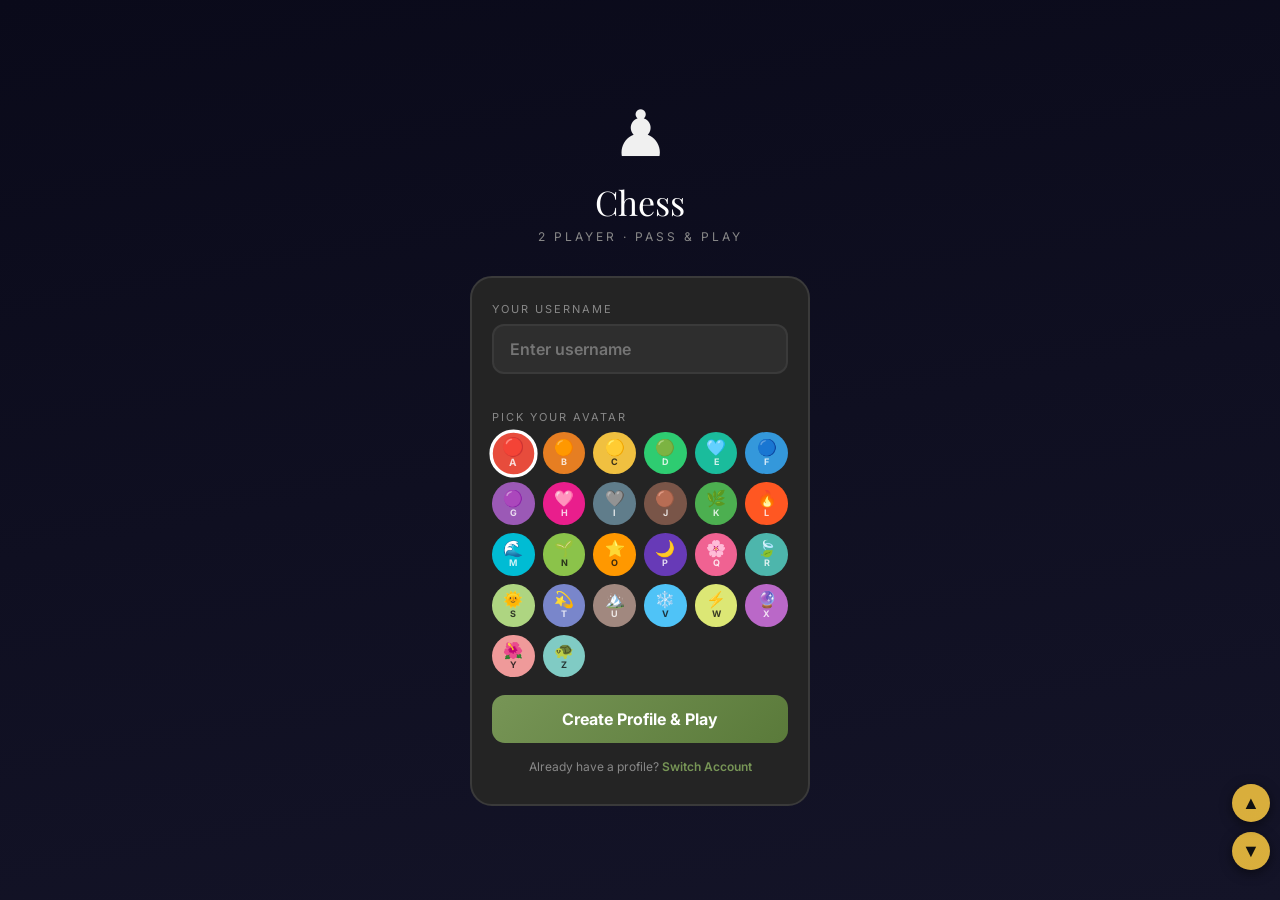
==== index.html @ c7992d25 "first commit" ====
<!DOCTYPE html>
<html lang="en">
<head>
<meta charset="UTF-8">
<meta http-equiv="Cache-Control" content="no-cache, no-store, must-revalidate">
<meta http-equiv="Pragma" content="no-cache">
<meta http-equiv="Expires" content="0">
<!-- VERSION: 2.0.1 | Built: 2026-04-17 -->
<script src="js/head.js"></script>
<meta name="viewport" content="width=device-width, initial-scale=1.0, maximum-scale=1.0, user-scalable=no">
<meta name="theme-color" content="#1a1a1a">
<meta name="mobile-web-app-capable" content="yes">
<meta name="apple-mobile-web-app-capable" content="yes">
<meta name="apple-mobile-web-app-title" content="Chess">
<title>Chess</title>
<link rel="stylesheet" href="css/base.css">
<link rel="stylesheet" href="css/home.css">
<link rel="stylesheet" href="css/library.css">
<link rel="stylesheet" href="css/tournament.css">
<link rel="stylesheet" href="css/game.css">
<link rel="stylesheet" href="css/screens.css">
<link rel="stylesheet" href="css/ui.css">
</head>
<body>

<!-- ══════════ LOGIN ══════════ -->
<div class="screen" id="sLogin">
  <div class="login-logo">♟</div>
  <div class="login-title">Chess</div>
  <div class="login-sub">2 Player · Pass &amp; Play</div>
  <div class="login-card">
    <div id="loginMode">
      <div class="login-label">Your Username</div>
      <input class="login-input" id="loginUsernameInp" placeholder="Enter username" maxlength="18" autocomplete="off"/>
      <div class="login-err" id="loginErr"></div>
      <div class="login-label">Pick your avatar</div>
      <div class="avatar-grid" id="loginAvatarGrid"></div>
      <button class="login-btn" id="loginCreateBtn">Create Profile &amp; Play</button>
      <div class="login-switch" id="loginSwitchBtn">Already have a profile? <span>Switch Account</span></div>
    </div>
  </div>
</div>

<!-- ══════════ USER SELECT ══════════ -->
<div class="screen" id="sUserSelect">
  <div style="width:100%;max-width:340px;display:flex;align-items:center;justify-content:space-between;margin-bottom:20px;">
    <h2 style="font-family:'Playfair Display',serif;font-size:24px;">👤 Profiles</h2>
    <div class="ib" id="userSelectNewBtn">+ New</div>
  </div>
  <div id="userList" style="width:100%;max-width:340px;"></div>
  <div style="font-size:12px;color:var(--mu);text-align:center;margin-top:16px;">Tap a profile to log in</div>
</div>

<!-- ══════════ BOT SETUP ══════════ -->
<div class="screen" id="sBot">
  <div class="lib-head">
    <div class="back-btn" id="botBack">← Back</div>
    <h2>🤖 Play vs Bot</h2>
  </div>
  <div style="font-size:12px;color:var(--mu);margin-bottom:18px;text-align:center;">Choose difficulty and your side</div>

  <div class="slbl" style="width:100%;max-width:340px;">Select Difficulty</div>
  <div class="bot-card bot-easy" id="botEasyCard" data-diff="easy">
    <h3>🟢 Easy</h3>
    <p>Random legal moves — great for beginners and children</p>
  </div>
  <div class="bot-card bot-medium" id="botMediumCard" data-diff="medium">
    <h3>🟡 Medium</h3>
    <p>Captures pieces when possible, avoids obvious blunders</p>
  </div>
  <div class="bot-card bot-hard" id="botHardCard" data-diff="hard">
    <h3>🔴 Hard</h3>
    <p>Looks 2 moves ahead using minimax — a real challenge</p>
  </div>

  <div class="slbl" style="width:100%;max-width:340px;margin-top:8px;">Play as</div>
  <div class="bot-side">
    <div class="bot-side-btn sel" id="botSideW" data-side="w">♔ White</div>
    <div class="bot-side-btn" id="botSideB" data-side="b">♚ Black</div>
  </div>

  <div style="width:100%;max-width:340px;margin-bottom:14px;">
    <div class="slbl">Your Name</div>
    <input class="name-input" id="botPlayerName" placeholder="Your name" maxlength="18" autocomplete="off" style="width:100%;background:var(--sur2);border:2px solid var(--bd);border-radius:12px;padding:12px 14px;color:var(--tx);font-size:15px;font-weight:600;outline:none;"/>
  </div>

  <button class="gobtn" id="botStartBtn">🤖 Start vs Bot</button>
</div>

<!-- ══════════ HOME ══════════ -->
<div class="screen on" id="sHome">
  <h1>♟ Chess</h1>
  <div class="sub">2 Player · Pass &amp; Play</div>
  <div class="preview" id="prev"></div>


  <!-- Daily Puzzle Banner -->
  <div id="dailyPuzzleBanner" style="display:none;width:100%;max-width:340px;background:linear-gradient(135deg,#1a0a2a,#2a0a1a);border:2px solid #f0c040;border-radius:14px;padding:12px 16px;margin-bottom:12px;cursor:pointer;-webkit-user-select:none;user-select:none;">
    <div style="display:flex;align-items:center;justify-content:space-between;">
      <div>
        <div style="font-size:13px;font-weight:700;color:#f0c040;">🌟 Daily Puzzle</div>
        <div style="font-size:11px;color:var(--mu);">Solve today's puzzle — earn 10 🪙</div>
      </div>
      <div id="dailyStatus" style="font-size:11px;font-weight:700;color:#9dc45f;"></div>
    </div>
  </div>

  <!-- Profile Bar -->
  <div class="profile-bar" id="profileBar">
    <div class="profile-av" id="profileAvHome"></div>
    <div>
      <div class="profile-name" id="profileNameHome">Player</div>
      <div class="profile-lvl" id="profileLvlHome">Level 1</div>
    </div>
    <div class="profile-edit" id="profileEditBtn">Switch</div>
  </div>

  <!-- Coin Balance Bar -->
  <div id="coinBar" style="display:flex;align-items:center;justify-content:space-between;width:100%;max-width:340px;background:var(--sur);border:2px solid #f0c040;border-radius:14px;padding:10px 16px;margin-bottom:16px;">
    <div style="display:flex;align-items:center;gap:8px;">
      <span style="font-size:22px;">🪙</span>
      <div>
        <div style="font-family:'Playfair Display',serif;font-size:20px;color:#f0c040;font-weight:700;" id="coinDisplay">0</div>
        <div style="font-size:10px;color:var(--mu);letter-spacing:1px;">COINS</div>
      </div>
    </div>
    <div style="display:flex;gap:8px;">
      <div class="ib" id="storeBtn" style="background:linear-gradient(135deg,#f0c040,#e0a000);color:#111;border:none;font-weight:700;">🛒 Store</div>
      <div class="ib" id="questBtn" style="background:linear-gradient(135deg,#4d7fa8,#2d5f88);color:#fff;border:none;font-weight:700;">📋 Quests</div>
    </div>
  </div>

  <!-- Player Names -->
  <div class="name-section">
    <div class="slbl">Player Names</div>
    <div class="name-row">
      <div class="name-avatar" style="background:#f0f0f0;color:#111;border-radius:8px;padding:2px 7px;font-size:12px;font-weight:700;">WHITE</div>
      <input class="name-input" id="nameW" placeholder="White player name" maxlength="18" autocomplete="off"/>
    </div>
    <div class="name-row">
      <div class="name-avatar" style="background:#222;color:#eee;border-radius:8px;padding:2px 7px;font-size:12px;font-weight:700;">BLACK</div>
      <input class="name-input" id="nameB" placeholder="Black player name" maxlength="18" autocomplete="off"/>
    </div>
  </div>

  <div class="slbl">Time Control</div>
  <div class="tgrid">
    <div class="tbtn" data-m="1"  data-i="0"><b>1 min</b><small>Bullet</small></div>
    <div class="tbtn" data-m="2"  data-i="1"><b>2+1</b><small>Bullet</small></div>
    <div class="tbtn" data-m="3"  data-i="0"><b>3 min</b><small>Blitz</small></div>
    <div class="tbtn" data-m="3"  data-i="2"><b>3+2</b><small>Blitz</small></div>
    <div class="tbtn" data-m="5"  data-i="0"><b>5 min</b><small>Blitz</small></div>
    <div class="tbtn" data-m="10" data-i="0"><b>10 min</b><small>Rapid</small></div>
    <div class="tbtn" data-m="15" data-i="10"><b>15+10</b><small>Rapid</small></div>
    <div class="tbtn" data-m="30" data-i="0"><b>30 min</b><small>Classical</small></div>
    <div class="tbtn" data-m="60" data-i="0"><b>60 min</b><small>Classical</small></div>
  </div>
  <div class="unlim on" id="uBtn"><b>♾ Unlimited</b><small>No time limit</small></div>
  <div id="customTimerRow" style="display:block;width:100%;max-width:340px;background:var(--sur);border:2px solid #f0c040;border-radius:13px;padding:10px 14px;margin-top:6px;">
    <div style="font-size:11px;color:#f0c040;font-weight:700;margin-bottom:8px;">⏱️ Custom Timer</div>
    <div style="display:flex;gap:6px;align-items:center;flex-wrap:wrap;">
      <input id="customMin" type="number" min="0" max="99" value="5" style="width:52px;background:var(--sur2);border:1px solid var(--bd);border-radius:8px;padding:6px;color:var(--tx);font-size:14px;font-weight:600;text-align:center;"/>
      <span style="color:var(--mu);font-size:11px;">min</span>
      <input id="customSec" type="number" min="0" max="59" value="0" style="width:52px;background:var(--sur2);border:1px solid var(--bd);border-radius:8px;padding:6px;color:var(--tx);font-size:14px;font-weight:600;text-align:center;"/>
      <span style="color:var(--mu);font-size:11px;">sec</span>
      <span style="color:var(--mu);font-size:11px;">+</span>
      <input id="customInc" type="number" min="0" max="60" value="0" style="width:52px;background:var(--sur2);border:1px solid var(--bd);border-radius:8px;padding:6px;color:var(--tx);font-size:14px;font-weight:600;text-align:center;"/>
      <span style="color:var(--mu);font-size:11px;">inc</span>
      <div class="ib" id="customTimerSet" style="background:#f0c040;color:#111;font-weight:700;border:none;">Set</div>
    </div>
  </div>
  <button class="gobtn" id="sBtn">▶ Start 2-Player Game</button>
  <button class="gobtn" id="botBtn" style="background:linear-gradient(135deg,#4d7fa8,#2d5f88);margin-bottom:10px;">🤖 Play vs Bot</button>
  <div class="sec-btn gold" id="tourBtn">🏆 Tournament Mode</div>
  <div class="sec-btn" style="border-color:#7b3fa0;color:#c07de0;" id="puzzleBtn">🧩 Puzzle Mode</div>
  <div class="sec-btn" id="libBtn">📚 Player Library</div>
  <div class="sec-btn" id="resetAllBtn" style="color:var(--re);border-color:var(--re);font-size:12px;">⚠️ Reset All Player Data</div>
  <div style="font-size:10px;color:var(--mu);margin-top:8px;letter-spacing:1px;">v2.0.1</div>
</div>

<!-- ══════════ TOURNAMENT SETUP ══════════ -->
<div class="screen" id="sTour">
  <h2>🏆 Tournament</h2>
  <div class="sub">Best of series</div>
  <div class="tour-setup">
    <div class="slbl">Player Names</div>
    <div class="name-row" style="margin-bottom:8px;background:var(--sur);border:2px solid var(--bd);border-radius:13px;padding:10px 14px;display:flex;align-items:center;gap:10px;">
      <div style="background:#f0f0f0;color:#111;border-radius:8px;padding:2px 7px;font-size:12px;font-weight:700;">WHITE</div>
      <input class="name-input" id="tNameW" placeholder="White player name" maxlength="18" autocomplete="off"/>
    </div>
    <div class="name-row" style="margin-bottom:18px;background:var(--sur);border:2px solid var(--bd);border-radius:13px;padding:10px 14px;display:flex;align-items:center;gap:10px;">
      <div style="background:#222;color:#eee;border-radius:8px;padding:2px 7px;font-size:12px;font-weight:700;">BLACK</div>
      <input class="name-input" id="tNameB" placeholder="Black player name" maxlength="18" autocomplete="off"/>
    </div>
    <div class="tour-label">Number of Games</div>
    <div class="tour-games-row">
      <div class="tg-btn on" data-g="3"><b>3</b><small>Best of 3</small></div>
      <div class="tg-btn" data-g="5"><b>5</b><small>Best of 5</small></div>
      <div class="tg-btn" data-g="7"><b>7</b><small>Best of 7</small></div>
    </div>
    <div class="slbl">Time Control</div>
    <div class="tgrid" id="tourTimeGrid">
      <div class="tbtn" data-m="3"  data-i="0"><b>3 min</b><small>Blitz</small></div>
      <div class="tbtn" data-m="5"  data-i="0"><b>5 min</b><small>Blitz</small></div>
      <div class="tbtn" data-m="10" data-i="0"><b>10 min</b><small>Rapid</small></div>
    </div>
    <div class="unlim on" id="tUBtn" style="margin-bottom:14px;"><b>♾ Unlimited</b><small>No time limit</small></div>
    <button class="gobtn" id="tStartBtn">🏆 Start Tournament</button>
    <div class="sec-btn" id="tBackBtn">← Back</div>
  </div>
</div>

<!-- ══════════ LIBRARY ══════════ -->
<div class="screen" id="sLib">
  <div class="lib-head">
    <div class="back-btn" id="libBack">← Back</div>
    <h2>📚 Library</h2>
  </div>
  <input class="lib-search" id="libSearch" placeholder="Search player..." autocomplete="off"/>
  <div id="libList"></div>
</div>

<!-- ══════════ GAME ══════════ -->
<div class="screen" id="sGame">
  <div class="panel" id="pB">
    <div class="pinfo">
      <div class="av avb" id="avB">B</div>
      <div><div style="display:flex;align-items:center;gap:4px;"><div class="pn" id="pnB">Player 2</div><div class="elo-pill" id="eloB">1000</div></div><div class="pl-lbl" id="plB">Black</div></div>
    </div>
    <div class="caps-row">
      <div class="caps" id="cB"></div>
      <div class="pts-badge" id="ptB"></div>
    </div>
    <div class="clk" id="ckB">—</div>
  </div>

  <div class="barea"><div id="board"></div></div>

  <div class="sbar">
    <div class="sbar-top">
      <div><div class="st" id="stxt">White's Turn</div><div class="ss" id="ssub">Tap a piece</div></div>
      <div class="sbtns">
        <div class="ib" id="undoBtn">↩</div>
        <div class="ib" id="hintBtn" style="display:none;">💡</div>
        <div class="ib" id="drawBtn">🤝</div>
        <div class="ib" id="rsgBtn">🏳</div>
        <div class="ib" id="mnuBtn">🏠</div>
      </div>
    </div>
    <div class="move-strip" id="moveStrip"></div>
    <div id="openingBanner"></div>
    <div class="rv-bar" id="rvBar">
      <span class="rv-label">👁 REVIEWING</span>
      <div class="rv-btns">
        <button class="rv-btn" id="rvFirst">⏮</button>
        <button class="rv-btn" id="rvPrev">◀</button>
        <button class="rv-btn" id="rvNext">▶</button>
        <button class="rv-btn" id="rvLast">⏭</button>
      </div>
      <span class="rv-exit" id="rvExit">✕ Live</span>
    </div>
  </div>

  <div class="panel" id="pW">
    <div class="pinfo">
      <div class="av avw" id="avW">W</div>
      <div><div style="display:flex;align-items:center;gap:4px;"><div class="pn" id="pnW">Player 1</div><div class="elo-pill" id="eloW">1000</div></div><div class="pl-lbl" id="plW">White</div></div>
    </div>
    <div class="caps-row">
      <div class="caps" id="cW"></div>
      <div class="pts-badge" id="ptW"></div>
    </div>
    <div class="clk" id="ckW">—</div>
  </div>
</div>

<!-- ══ Confirm Modal ══ -->
<div class="modal" id="confirmModal">
  <div class="mb">
    <h2 id="confirmTitle">Are you sure?</h2>
    <p id="confirmMsg">This cannot be undone.</p>
    <div class="rrow" style="margin-top:4px;">
      <button class="br" id="confirmYes">Yes, Delete</button>
      <button class="bs" id="confirmNo">Cancel</button>
    </div>
  </div>
</div>

<!-- ══ Promotion ══ -->
<div class="modal" id="promoM">
  <div class="mb">
    <h2>Promotion!</h2>
    <p id="promoP">Choose your piece</p>
    <div class="ppr" id="promoR"></div>
  </div>
</div>

<!-- ══ Draw Offer ══ -->
<div class="modal" id="drawM"><div class="mb"><h2>🤝 Draw Offer</h2><p id="drawTxt">offers a draw.</p><div class="rrow"><button class="by" id="drawYes">Accept</button><button class="bs" id="drawNo">Decline</button></div></div></div>

<!-- ══ Resign ══ -->
<div class="modal" id="rsgM"><div class="mb"><h2>Resign?</h2><p id="rsgP">Player forfeits.</p><div class="rrow"><button class="br" id="rYes">Resign</button><button class="bs" id="rNo">Cancel</button></div></div></div>

<!-- Game Over (also used for tournament game end) -->
<div class="modal" id="goM">
  <div class="mb">
    <div style="font-size:48px;margin-bottom:8px" id="goTr">🏆</div>
    <h2 id="goTi">Checkmate!</h2>
    <p id="goDe">White wins</p>
    <div id="tourBarMid" style="display:none;margin-bottom:14px;padding:10px;background:var(--sur2);border-radius:12px;">
      <div style="font-size:11px;color:var(--mu);margin-bottom:6px;">Tournament Score</div>
      <div id="tourScoreMid" style="font-family:'Playfair Display',serif;font-size:22px;color:#f0c040;"></div>
    </div>
    <div class="mbs">
      <button class="bp" id="rmBtn">▶ Next Game</button>
      <button class="bs" id="replayBtn">🎬 Replay</button>
      <button class="bs" id="analysisBtn">📊 Analysis</button>
      <button class="bs" id="gmBtn">🏠 Main Menu</button>
    </div>
  </div>
</div>

<!-- Tournament Final Result -->
<div class="modal" id="tourEndM">
  <div class="mb">
    <div style="font-size:52px;margin-bottom:8px">🏆</div>
    <h2 id="teTitle" style="color:#f0c040;">Tournament Over!</h2>
    <p id="teDesc">White wins the tournament!</p>
    <div id="teFinalScore" style="font-family:'Playfair Display',serif;font-size:28px;color:#f0c040;margin:12px 0;"></div>
    <div class="mbs">
      <button class="bp" id="teRematch">🏆 New Tournament</button>
      <button class="bs" id="teMenu">🏠 Main Menu</button>
    </div>
  </div>
</div>



<!-- ══ PUZZLE HOME ══ -->
<div class="screen" id="sPuzzleHome">
  <div class="lib-head">
    <div class="back-btn" id="pzlHomeBack">← Back</div>
    <h2>🧩 Puzzles</h2>
  </div>
  <div style="font-size:13px;color:var(--mu);margin-bottom:20px;text-align:center;max-width:300px;">
    Solve chess puzzles to sharpen your skills.<br>Complete each level to unlock the next.
  </div>
  <div class="diff-grid" id="diffGrid">
    <div class="diff-card diff-easy unlocked" data-diff="easy">
      <h3>Easy</h3><div class="diff-prog" id="prog-easy">0 / 20</div>
      <div class="diff-stars">⭐</div>
    </div>
    <div class="diff-card diff-medium locked" data-diff="medium">
      <div class="lock-icon" id="lock-medium">🔒</div>
      <h3>Medium</h3><div class="diff-prog" id="prog-medium">0 / 20</div>
      <div class="diff-stars">⭐⭐</div>
    </div>
    <div class="diff-card diff-hard locked" data-diff="hard">
      <div class="lock-icon" id="lock-hard">🔒</div>
      <h3>Hard</h3><div class="diff-prog" id="prog-hard">0 / 20</div>
      <div class="diff-stars">⭐⭐⭐</div>
    </div>
    <div class="diff-card diff-extreme locked" data-diff="extreme">
      <div class="lock-icon" id="lock-extreme">🔒</div>
      <h3>Extreme</h3><div class="diff-prog" id="prog-extreme">0 / 20</div>
      <div class="diff-stars">⭐⭐⭐⭐</div>
    </div>
    <div class="diff-card diff-expert locked" data-diff="expert" style="grid-column:1/-1;max-width:160px;margin:0 auto;width:100%;">
      <div class="lock-icon" id="lock-expert">🔒</div>
      <h3>Expert</h3><div class="diff-prog" id="prog-expert">0 / 20</div>
      <div class="diff-stars">⭐⭐⭐⭐⭐</div>
    </div>
  </div>
  <div style="width:100%;max-width:340px;margin-top:4px;">
    <div id="pzlResetBtn" style="text-align:center;padding:12px;border:2px solid var(--re);border-radius:13px;color:var(--re);font-size:13px;font-weight:600;cursor:pointer;-webkit-user-select:none;user-select:none;">🔄 Reset All Puzzle Progress</div>
  </div>
</div>

<!-- ══ PUZZLE LEVEL SELECT ══ -->
<div class="screen" id="sPuzzleLevels">
  <div class="lib-head">
    <div class="back-btn" id="pzlLvlBack">← Back</div>
    <h2 id="pzlLvlTitle">Easy Puzzles</h2>
  </div>
  <div class="level-grid" id="levelGrid"></div>
</div>

<!-- ══ PUZZLE PLAY ══ -->
<div class="screen" id="sPuzzlePlay">
  <div class="pzl-top">
    <div>
      <div class="pzl-title" id="pzlPlayTitle">Easy · Level 1</div>
      <div class="pzl-sub" id="pzlPlaySub">Find the best move</div>
    </div>
    <div class="pzl-hint-btn" id="pzlHintBtn">💡 Show Answer</div>
  </div>
  <div class="pzl-barea"><div id="pzlBoard"></div></div>
  <div class="pzl-status">
    <div class="pzl-msg info" id="pzlMsg">Tap a piece to start</div>
    <div class="pzl-btns">
      <div class="pzl-btn" id="pzlRetryBtn">↩ Retry</div>
      <div class="pzl-btn" id="pzlExitBtn">🏠 Exit</div>
    </div>
  </div>
</div>


<!-- ══ STORE ══ -->
<div class="screen" id="sStore">
  <div class="lib-head">
    <div class="back-btn" id="storeBack">← Back</div>
    <h2>🛒 Store</h2>
  </div>
  <div style="display:flex;align-items:center;gap:8px;width:100%;max-width:340px;background:var(--sur);border:2px solid #f0c040;border-radius:12px;padding:10px 14px;margin-bottom:16px;">
    <span style="font-size:20px;">🪙</span>
    <span style="font-family:'Playfair Display',serif;font-size:18px;color:#f0c040;font-weight:700;" id="storeCoinDisplay">0</span>
    <span style="font-size:11px;color:var(--mu);margin-left:4px;">coins available</span>
    <div class="ib" id="redeemBtn" style="margin-left:auto;background:var(--sur2);">🎁 Redeem</div>
  </div>
  <div id="storeList" style="width:100%;max-width:340px;display:flex;flex-direction:column;gap:10px;padding-bottom:40px;"></div>
</div>

<!-- ══ QUESTS ══ -->
<div class="screen" id="sQuests">
  <div class="lib-head">
    <div class="back-btn" id="questBack">← Back</div>
    <h2>📋 Quests</h2>
  </div>
  <div style="font-size:12px;color:var(--mu);width:100%;max-width:340px;margin-bottom:14px;text-align:center;">Complete quests to earn 🪙 coins. Each quest can only be done once.</div>
  <div id="questList" style="width:100%;max-width:340px;display:flex;flex-direction:column;gap:8px;padding-bottom:40px;"></div>
</div>

<!-- ══ REDEEM ══ -->
<div class="modal" id="redeemModal">
  <div class="mb">
    <h2>🎁 Redeem Code</h2>
    <p>Enter your code to claim free coins</p>
    <input id="redeemInput" style="width:100%;background:var(--sur2);border:2px solid var(--bd);border-radius:10px;padding:10px 14px;color:var(--tx);font-size:15px;font-weight:600;outline:none;margin-bottom:14px;text-align:center;text-transform:uppercase;letter-spacing:2px;" placeholder="ENTER CODE" maxlength="20" autocomplete="off"/>
    <div id="redeemMsg" style="font-size:12px;min-height:18px;margin-bottom:12px;"></div>
    <div class="rrow">
      <button class="bp" id="redeemSubmit">Claim</button>
      <button class="bs" id="redeemClose">Cancel</button>
    </div>
  </div>
</div>

<!-- ══ POST GAME ANALYSIS ══ -->
<!-- ══ REPLAY MODAL ══ -->
<div class="modal" id="replayModal">
  <div class="mb" style="max-height:92vh;display:flex;flex-direction:column;padding:14px;width:100%;max-width:400px;gap:8px;">
    <h2 style="font-family:'Playfair Display',serif;margin:0;font-size:18px;">🎬 Game Replay</h2>
    <div style="font-size:11px;color:var(--mu);text-align:center;">Move <span id="rpMoveNum">0</span> / <span id="rpTotal">0</span></div>
    <div id="rpMoveLabel" style="font-size:12px;color:var(--tx);text-align:center;font-weight:600;min-height:18px;"></div>
    <div id="rpBoard"></div>
    <div id="rpMoveList" style="display:flex;flex-wrap:wrap;gap:3px;max-height:64px;overflow-y:auto;"></div>
    <div style="display:flex;gap:6px;">
      <button id="rpFirst" style="flex:1;padding:8px;border-radius:10px;border:1px solid var(--bd);background:var(--sur2);color:var(--tx);font-size:15px;cursor:pointer;">⏮</button>
      <button id="rpPrev"  style="flex:1;padding:8px;border-radius:10px;border:1px solid var(--bd);background:var(--sur2);color:var(--tx);font-size:15px;cursor:pointer;">◀</button>
      <button id="rpPlay"  style="flex:1;padding:8px;border-radius:10px;border:1px solid var(--ac);background:rgba(119,149,86,.15);color:var(--ac);font-size:15px;cursor:pointer;">▶</button>
      <button id="rpNext"  style="flex:1;padding:8px;border-radius:10px;border:1px solid var(--bd);background:var(--sur2);color:var(--tx);font-size:15px;cursor:pointer;">▶|</button>
      <button id="rpLast"  style="flex:1;padding:8px;border-radius:10px;border:1px solid var(--bd);background:var(--sur2);color:var(--tx);font-size:15px;cursor:pointer;">⏭</button>
    </div>
    <button class="bs" id="rpClose" style="width:100%;">✕ Close</button>
  </div>
</div>

<div class="modal" id="analysisModal">
  <div class="mb" style="max-height:80vh;overflow-y:auto;">
    <h2 style="font-family:'Playfair Display',serif;">📊 Game Analysis</h2>
    <div id="analysisContent" style="text-align:left;width:100%;"></div>
    <button class="bs" id="analysisClose" style="width:100%;margin-top:16px;">Close</button>
  </div>
</div>

<!-- ══ COOLDOWN OVERLAY ══ -->
<div class="cooldown-overlay" id="cooldownOverlay">
  <div style="font-size:52px">⏳</div>
  <div class="cd-title">Puzzle Cooldown</div>
  <div class="cd-sub">You viewed the answer. Wait 5 minutes before solving more puzzles:</div>
  <div class="cd-timer" id="cdTimer">5:00:00</div>
  <div class="cd-back" id="cdBackBtn">← Go to Menu</div>
</div>

<!-- ══ SCROLL BUTTONS ══ -->
<button id="scrollDown">▼</button>
<button id="scrollUp">▲</button>
<script src="js/hint.js"></script>
<script src="js/library.js"></script>
<script src="js/tournament.js"></script>
<script src="js/engine.js"></script>
<script src="js/board.js"></script>
<script src="js/moves.js"></script>
<script src="js/game.js"></script>
<script src="js/store.js"></script>
<script src="js/profile.js"></script>
<script src="js/bot.js"></script>
<script src="js/puzzles.js"></script>
<script src="js/wiring.js"></script>
<script src="js/extras.js"></script>
</body>
</html>
---- css/base.css ----
/* FONT IMPORT, RESET, THEME VARIABLES, SCREEN SHELL */
@import url('https://fonts.googleapis.com/css2?family=Playfair+Display:wght@700&family=Inter:wght@400;500;600&display=swap');
*,*::before,*::after{box-sizing:border-box;margin:0;padding:0;}
:root{
  --bg:#1a1a1a;--sur:#242424;--sur2:#2e2e2e;--sur3:#333;
  --ls:#f0d9b5;--ds:#779556;
  --tx:#f0f0f0;--mu:#888;--bd:#3a3a3a;
  --ac:#779556;--re:#e74c3c;--go:#f0a500;
}
html{height:100%;background:var(--bg);}
body{min-height:100%;width:100%;font-family:'Inter',sans-serif;color:var(--tx);background:var(--bg);-webkit-tap-highlight-color:transparent;overscroll-behavior:none;}
.screen{display:none;} .screen.on{display:flex;}
---- css/home.css ----
/* HOME SCREEN, SCROLL BUTTONS, THEME SWATCHES, NAME + TIMER PICKERS */
/* ══ HOME ══ */
#sHome{flex-direction:column;align-items:center;padding:28px 18px 60px;background:linear-gradient(170deg,#141414,#0a1a0a);min-height:100dvh;overflow-y:auto;}
#sHome h1{font-family:'Playfair Display',serif;font-size:42px;color:#fff;letter-spacing:-1px;margin-bottom:3px;}
.sub{font-size:11px;color:var(--mu);letter-spacing:3px;text-transform:uppercase;margin-bottom:20px;}
.preview{display:grid;grid-template-columns:repeat(8,28px);grid-template-rows:repeat(8,28px);border:3px solid var(--bd);border-radius:8px;overflow:hidden;margin-bottom:20px;box-shadow:0 12px 40px rgba(0,0,0,.6);}
.ps{width:28px;height:28px;display:flex;align-items:center;justify-content:center;padding:1px;}
.pl{background:var(--ls);}.pd{background:var(--ds);}

/* ══ SCROLL BUTTONS ══ */
#scrollDown,#scrollUp{position:fixed;right:10px;width:38px;height:38px;border-radius:50%;background:rgba(240,192,64,0.9);color:#111;font-size:18px;font-weight:700;display:flex;align-items:center;justify-content:center;z-index:400;box-shadow:0 3px 12px rgba(0,0,0,.5);cursor:pointer;-webkit-user-select:none;user-select:none;border:none;}
#scrollDown{bottom:30px;}
#scrollUp{bottom:78px;}
.theme-row{display:flex;gap:8px;width:100%;max-width:340px;margin-bottom:18px;}
.theme-swatch{
  flex:1;height:36px;border-radius:10px;cursor:pointer;
  border:3px solid transparent;overflow:hidden;display:flex;
  -webkit-user-select:none;user-select:none;transition:border-color .15s;
}
.theme-swatch.on{border-color:#fff;}
.sw-l{flex:1;}.sw-d{flex:1;}

.slbl{font-size:11px;color:var(--mu);letter-spacing:2px;text-transform:uppercase;margin-bottom:10px;width:100%;max-width:340px;}
.name-section{width:100%;max-width:340px;margin-bottom:18px;}
.name-row{display:flex;align-items:center;gap:10px;margin-bottom:8px;background:var(--sur);border:2px solid var(--bd);border-radius:13px;padding:10px 14px;}
.name-avatar{font-size:18px;}
.name-input{background:transparent;border:none;outline:none;color:var(--tx);font-family:'Inter',sans-serif;font-size:14px;font-weight:600;width:100%;caret-color:var(--ac);}
.name-input::placeholder{color:var(--mu);}
.tgrid{display:grid;grid-template-columns:repeat(3,1fr);gap:8px;width:100%;max-width:340px;margin-bottom:10px;}
.tbtn{background:var(--sur);border:2px solid var(--bd);border-radius:13px;padding:12px 6px;text-align:center;cursor:pointer;-webkit-user-select:none;user-select:none;}
.tbtn.on{border-color:var(--ac);background:rgba(119,149,86,.15);}
.tbtn b{display:block;font-size:13px;font-weight:600;color:var(--tx);}
.tbtn small{font-size:10px;color:var(--mu);}
.unlim{width:100%;max-width:340px;background:var(--sur);border:2px solid var(--bd);border-radius:13px;padding:12px;text-align:center;cursor:pointer;margin-bottom:14px;-webkit-user-select:none;user-select:none;}
.unlim.on{border-color:var(--ac);background:rgba(119,149,86,.15);}
.unlim b{font-size:14px;color:var(--tx);}
.unlim small{display:block;font-size:11px;color:var(--mu);margin-top:2px;}
.gobtn{width:100%;max-width:340px;background:linear-gradient(135deg,#779556,#5a7a3a);color:#fff;border:none;border-radius:15px;padding:16px;font-size:16px;font-weight:600;cursor:pointer;font-family:'Inter',sans-serif;box-shadow:0 6px 18px rgba(119,149,86,.35);-webkit-user-select:none;user-select:none;margin-bottom:10px;}
.sec-btn{width:100%;max-width:340px;background:var(--sur);color:var(--tx);border:2px solid var(--bd);border-radius:13px;padding:13px;font-size:14px;font-weight:600;cursor:pointer;font-family:'Inter',sans-serif;-webkit-user-select:none;user-select:none;margin-bottom:8px;text-align:center;}
.sec-btn.gold{border-color:#b8860b;color:#f0c040;}
---- css/library.css ----
/* PLAYER LIBRARY */
/* ══ LIBRARY ══ */
#sLib{flex-direction:column;align-items:center;padding:22px 18px 60px;min-height:100dvh;overflow-y:auto;background:linear-gradient(170deg,#141414,#0a0a1a);}
.lib-head{display:flex;align-items:center;gap:12px;width:100%;max-width:340px;margin-bottom:18px;}
.back-btn{background:var(--sur);border:1px solid var(--bd);border-radius:10px;padding:8px 14px;font-size:13px;font-weight:600;color:var(--tx);cursor:pointer;-webkit-user-select:none;user-select:none;}
.lib-head h2{font-family:'Playfair Display',serif;font-size:22px;color:#fff;}
.lib-search{width:100%;max-width:340px;background:var(--sur);border:2px solid var(--bd);border-radius:13px;padding:10px 14px;color:var(--tx);font-family:'Inter',sans-serif;font-size:14px;outline:none;margin-bottom:14px;caret-color:var(--ac);}
.lib-search::placeholder{color:var(--mu);}
.player-card{width:100%;max-width:340px;background:var(--sur);border:1px solid var(--bd);border-radius:16px;padding:14px;margin-bottom:10px;}
.pc-top{display:flex;align-items:center;gap:12px;margin-bottom:10px;}
.pc-av{width:40px;height:40px;border-radius:50%;background:linear-gradient(135deg,#779556,#5a7a3a);display:flex;align-items:center;justify-content:center;font-size:18px;font-weight:700;color:#fff;flex-shrink:0;}
.pc-name{font-size:15px;font-weight:600;}.pc-since{font-size:11px;color:var(--mu);}
.pc-stats{display:grid;grid-template-columns:repeat(5,1fr);gap:5px;margin-bottom:10px;}
.stat-box{background:var(--sur2);border-radius:9px;padding:7px 3px;text-align:center;}
.stat-val{font-size:14px;font-weight:700;color:var(--tx);}
.stat-lbl{font-size:8px;color:var(--mu);text-transform:uppercase;letter-spacing:1px;}
.stat-val.win{color:#779556;}.stat-val.loss{color:var(--re);}.stat-val.draw{color:var(--go);}
.game-log{max-height:0;overflow:hidden;transition:max-height 0.3s ease;}
.game-log.open{max-height:300px;overflow-y:auto;}
.game-entry{display:flex;align-items:center;gap:6px;padding:5px 0;border-top:1px solid var(--bd);font-size:11px;}
.ge-res{font-weight:700;padding:2px 7px;border-radius:6px;font-size:10px;flex-shrink:0;}
.ge-res.W{background:rgba(119,149,86,.2);color:#779556;}
.ge-res.L{background:rgba(231,76,60,.2);color:var(--re);}
.ge-res.D{background:rgba(240,165,0,.2);color:var(--go);}
.ge-del{background:none;border:none;color:var(--re);font-size:13px;cursor:pointer;padding:2px 5px;border-radius:5px;margin-left:auto;flex-shrink:0;}
.card-actions{display:flex;gap:7px;margin-top:8px;}
.ca-btn{flex:1;padding:7px;border-radius:9px;border:1px solid var(--bd);font-size:11px;font-weight:600;cursor:pointer;font-family:'Inter',sans-serif;background:var(--sur2);color:var(--tx);-webkit-user-select:none;user-select:none;}
.ca-btn.del{background:rgba(231,76,60,.12);color:var(--re);border-color:rgba(231,76,60,.3);}
.ca-btn.tog{background:rgba(119,149,86,.1);color:var(--ac);border-color:rgba(119,149,86,.3);}
.empty-lib{color:var(--mu);font-size:14px;margin-top:40px;text-align:center;}
---- css/tournament.css ----
/* TOURNAMENT SETUP + SCOREBOARD */
/* ══ TOURNAMENT ══ */
#sTour{flex-direction:column;align-items:center;padding:22px 18px 60px;min-height:100dvh;overflow-y:auto;background:linear-gradient(170deg,#141414,#1a0f00);}
#sTour h2{font-family:'Playfair Display',serif;font-size:26px;color:#f0c040;margin-bottom:4px;}
#sTour .sub{margin-bottom:20px;}
.tour-setup{width:100%;max-width:340px;}
.tour-label{font-size:11px;color:var(--mu);letter-spacing:2px;text-transform:uppercase;margin-bottom:8px;}
.tour-games-row{display:flex;gap:8px;margin-bottom:18px;}
.tg-btn{flex:1;background:var(--sur);border:2px solid var(--bd);border-radius:12px;padding:12px 6px;text-align:center;cursor:pointer;-webkit-user-select:none;user-select:none;}
.tg-btn.on{border-color:#f0c040;background:rgba(240,192,64,.1);}
.tg-btn b{display:block;font-size:15px;font-weight:600;color:var(--tx);}
.tg-btn small{font-size:10px;color:var(--mu);}
/* Tournament scoreboard */
.tour-board{width:100%;max-width:340px;background:var(--sur);border:1px solid var(--bd);border-radius:16px;padding:16px;margin-bottom:16px;}
.tour-board h3{font-family:'Playfair Display',serif;font-size:18px;color:#f0c040;margin-bottom:12px;text-align:center;}
.tour-score-row{display:flex;align-items:center;justify-content:space-between;padding:8px 0;border-bottom:1px solid var(--bd);}
.tour-score-row:last-child{border-bottom:none;}
.ts-name{font-size:14px;font-weight:600;}
.ts-score{font-family:'Playfair Display',serif;font-size:22px;color:#f0c040;font-weight:700;}
.ts-wld{font-size:11px;color:var(--mu);}
.tour-game-num{font-size:12px;color:var(--mu);text-align:center;margin-bottom:12px;}
.tour-progress{width:100%;height:6px;background:var(--sur2);border-radius:3px;margin-bottom:16px;overflow:hidden;}
.tour-progress-fill{height:100%;background:linear-gradient(90deg,#f0c040,#b8860b);border-radius:3px;transition:width .4s;}
---- css/game.css ----
/* GAME SCREEN, BOARD, PIECES, MOVE BADGES, MOVE STRIP, REVIEW BAR */
/* ══ GAME ══ */
#sGame{
  flex-direction:column;
  width:100%;
  height:100dvh;
  max-height:100dvh;
  min-height:100dvh;
  overflow:hidden;
  position:fixed;
  top:0;left:0;right:0;bottom:0;
}
.panel{width:100%;padding:6px 12px;background:var(--sur);display:flex;align-items:center;justify-content:space-between;height:58px;min-height:58px;max-height:58px;flex-shrink:0;transition:background .25s;}
.panel.mt{background:#1a2a16;}
.pinfo{display:flex;align-items:center;gap:8px;}
.av{width:30px;height:30px;border-radius:50%;display:flex;align-items:center;justify-content:center;font-size:13px;font-weight:700;border:2px solid var(--bd);}
.avw{background:#f0f0f0;color:#222;border-color:#bbb;}.avb{background:#222;color:#ddd;border-color:#555;}
.pn{font-size:12px;font-weight:600;max-width:80px;overflow:hidden;text-overflow:ellipsis;white-space:nowrap;}
.pl-lbl{font-size:9px;color:var(--mu);}
/* Point advantage badge */
.pts-badge{font-size:11px;font-weight:700;padding:1px 6px;border-radius:8px;margin-left:4px;}
.pts-badge.ahead{background:rgba(119,149,86,.25);color:#9c3;}
.pts-badge.behind{background:rgba(231,76,60,.1);color:var(--mu);}
.caps-row{display:flex;align-items:center;gap:4px;flex:1;min-width:0;overflow:hidden;}
.caps{font-size:9px;flex-wrap:wrap;display:flex;gap:1px;max-width:80px;}
.clk{font-family:'Playfair Display',serif;font-size:22px;font-weight:700;min-width:62px;text-align:right;flex-shrink:0;}
.clk.tk{color:var(--ac);}.clk.lw{color:var(--re);animation:bk 1s infinite;}
@keyframes bk{0%,100%{opacity:1}50%{opacity:.4}}

.barea{flex:1;display:flex;align-items:center;justify-content:center;padding:4px;overflow:hidden;min-height:0;}
#board{
  display:grid;grid-template-columns:repeat(8,1fr);grid-template-rows:repeat(8,1fr);
  width:100%;height:100%;
  max-width:min(calc(100vw - 8px),calc(100dvh - 186px));
  max-height:min(calc(100vw - 8px),calc(100dvh - 186px));
  aspect-ratio:1/1;border:3px solid #333;border-radius:4px;overflow:hidden;
  box-shadow:0 6px 28px rgba(0,0,0,.5);position:relative;flex-shrink:0;
}
.sq{position:relative;display:flex;align-items:center;justify-content:center;-webkit-user-select:none;user-select:none;}
.sq.L{background:var(--ls);}.sq.D{background:var(--ds);}
.sq.sl{background:rgba(20,85,30,.55)!important;}
.sq.lm{box-shadow:inset 0 0 0 3px rgba(255,210,0,.45);}
.sq.ck{background:rgba(210,40,40,.55)!important;}
.piece{width:92%;height:92%;position:relative;z-index:2;pointer-events:none;display:flex;align-items:center;justify-content:center;}
.piece svg{width:100%;height:100%;display:block;}
/* No rotation needed - we use correct-facing Unicode per color */
/* Jump animations */
@keyframes pieceJump{
  0%  {transform:scale(1)    translateY(0);}
  30% {transform:scale(1.28) translateY(-38%);}
  65% {transform:scale(1.08) translateY(-8%);}
  85% {transform:scale(0.97) translateY(3%);}
  100%{transform:scale(1)    translateY(0);}
}
.piece.jumping{animation:pieceJump 0.35s cubic-bezier(.36,.07,.19,.97) forwards;}
/* Move quality badge on piece */
.move-badge{
  position:absolute;top:1px;right:1px;
  font-size:8px;font-weight:800;
  padding:1px 3px;border-radius:4px;
  z-index:10;pointer-events:none;
  line-height:1.2;letter-spacing:0;
  animation:badgePop .25s cubic-bezier(.34,1.56,.64,1) forwards;
}
@keyframes badgePop{from{transform:scale(0);opacity:0;}to{transform:scale(1);opacity:1;}}
.mb-brilliant{background:#1bada6;color:#fff;}
.mb-great    {background:#5c8ffa;color:#fff;}
.mb-best     {background:#779556;color:#fff;}
.mb-excellent{background:#96bc4b;color:#fff;}
.mb-good     {background:#96bc4b;color:#fff;}
.mb-book     {background:#a88865;color:#fff;}
.mb-inaccuracy{background:#f0c040;color:#111;}
.mb-mistake  {background:#e07010;color:#fff;}
.mb-blunder  {background:#cc3333;color:#fff;}
.mb-miss     {background:#cc3333;color:#fff;}
/* ELO pill in panel */
.elo-pill{font-size:9px;font-weight:700;background:rgba(255,255,255,.08);border-radius:6px;padding:1px 5px;color:var(--mu);margin-left:3px;}
.elo-pill.up{color:#9c3;background:rgba(119,200,50,.12);}
.elo-pill.dn{color:var(--re);background:rgba(220,50,50,.12);}
.dot{position:absolute;width:33%;height:33%;border-radius:50%;background:rgba(0,0,0,.22);pointer-events:none;z-index:1;}
.cr{position:absolute;inset:0;border:5px solid rgba(0,0,0,.22);border-radius:50%;pointer-events:none;z-index:1;}
.lf{position:absolute;bottom:1px;right:2px;font-size:8px;font-weight:700;opacity:.6;pointer-events:none;z-index:3;}
.lr{position:absolute;top:1px;left:2px;font-size:8px;font-weight:700;opacity:.6;pointer-events:none;z-index:3;}
.sq.L .lf,.sq.L .lr{color:var(--ds);}.sq.D .lf,.sq.D .lr{color:var(--ls);}
.sbar{width:100%;background:var(--sur2);flex-shrink:0;border-top:1px solid var(--bd);display:flex;flex-direction:column;min-height:70px;overflow:hidden;}
#openingBanner{display:none;padding:2px 10px;background:linear-gradient(90deg,rgba(119,149,86,.25),transparent);border-bottom:1px solid rgba(119,149,86,.3);font-size:10px;color:#9dc45f;font-weight:600;letter-spacing:.5px;white-space:nowrap;overflow:hidden;text-overflow:ellipsis;}
.sbar-top{padding:4px 10px;display:flex;align-items:center;justify-content:space-between;height:38px;flex-shrink:0;}
.st{font-size:12px;font-weight:600;}.ss{font-size:10px;color:var(--mu);}
.sbtns{display:flex;gap:5px;}
.ib{background:var(--sur);border:1px solid var(--bd);border-radius:8px;padding:4px 8px;font-size:11px;font-weight:600;color:var(--tx);cursor:pointer;-webkit-user-select:none;user-select:none;white-space:nowrap;}
/* Tour score bar in game */
.tour-bar{height:20px;background:var(--sur3);border-top:1px solid var(--bd);display:flex;align-items:center;padding:0 10px;gap:8px;font-size:10px;font-weight:700;flex-shrink:0;}
.tour-bar-score{color:#f0c040;}
.move-strip{display:flex;overflow-x:auto;gap:4px;padding:2px 10px 4px;height:32px;flex-shrink:0;scrollbar-width:none;align-items:center;}
.move-strip::-webkit-scrollbar{display:none;}
.move-chip{background:var(--sur3);border-radius:6px;padding:2px 6px;font-size:10px;font-family:monospace;color:var(--mu);white-space:nowrap;flex-shrink:0;cursor:pointer;transition:background .1s;}
.move-chip.w-chip{color:var(--tx);}.move-chip.last{border:1px solid var(--ac);color:var(--ac);}
.move-chip.rv-active{background:#4d9fff;color:#fff;border:none;}
/* Review bar */
.rv-bar{display:none;align-items:center;justify-content:space-between;padding:2px 8px;background:#0d1f33;border-top:1px solid #4d9fff;height:26px;flex-shrink:0;}
.rv-bar.on{display:flex;}
.rv-label{font-size:9px;color:#4d9fff;font-weight:700;letter-spacing:1px;}
.rv-btns{display:flex;gap:5px;}
.rv-btn{background:rgba(77,159,255,.2);border:1px solid #4d9fff;border-radius:6px;color:#4d9fff;font-size:11px;font-weight:700;padding:1px 8px;cursor:pointer;-webkit-user-select:none;user-select:none;}
.rv-exit{font-size:9px;color:#f0a000;font-weight:700;cursor:pointer;border:1px solid #f0a000;border-radius:5px;padding:1px 6px;}
/* Replay modal board */
#rpBoard{display:grid;grid-template-columns:repeat(8,1fr);aspect-ratio:1;border-radius:8px;overflow:hidden;width:100%;flex-shrink:0;}
.rp-sq{display:flex;align-items:center;justify-content:center;font-size:clamp(18px,5vw,30px);aspect-ratio:1;}
.rp-sq.hl{outline:3px solid rgba(255,210,50,.8);outline-offset:-3px;}
---- css/screens.css ----
/* STORE, QUESTS, BOT SETUP, PUZZLE SCREENS, COOLDOWN */
/* ══ STORE & QUEST ══ */
#sStore,#sQuests{flex-direction:column;align-items:center;padding:22px 18px 60px;min-height:100dvh;overflow-y:auto;background:var(--bg);}
.store-item{background:var(--sur);border:2px solid var(--bd);border-radius:16px;padding:14px 16px;display:flex;align-items:center;gap:12px;width:100%;}
.store-item.owned{border-color:#779556;}
.store-item.active{border-color:#f0c040;background:rgba(240,192,64,.07);}
.si-icon{font-size:28px;flex-shrink:0;}
.si-info{flex:1;}
.si-name{font-size:14px;font-weight:700;color:var(--tx);}
.si-desc{font-size:11px;color:var(--mu);margin-top:2px;}
.si-price{font-size:13px;font-weight:700;color:#f0c040;white-space:nowrap;}
.si-btn{background:linear-gradient(135deg,#f0c040,#e0a000);color:#111;border:none;border-radius:10px;padding:8px 14px;font-size:12px;font-weight:700;cursor:pointer;white-space:nowrap;-webkit-user-select:none;user-select:none;}
.si-btn.owned-btn{background:var(--sur2);color:#779556;border:1px solid #779556;}
.si-btn.active-btn{background:rgba(240,192,64,.2);color:#f0c040;border:1px solid #f0c040;}
.si-btn.locked-btn{background:var(--sur2);color:var(--mu);border:1px solid var(--bd);}
.store-section-title{font-size:11px;color:var(--mu);letter-spacing:2px;text-transform:uppercase;width:100%;max-width:340px;margin:14px 0 6px;padding-left:2px;}
.quest-item{background:var(--sur);border:2px solid var(--bd);border-radius:14px;padding:12px 14px;display:flex;align-items:center;gap:10px;width:100%;}
.quest-item.done{border-color:#779556;opacity:.6;}
.qi-icon{font-size:24px;flex-shrink:0;}
.qi-info{flex:1;}
.qi-name{font-size:13px;font-weight:700;}
.qi-desc{font-size:10px;color:var(--mu);margin-top:2px;}
.qi-reward{font-size:13px;font-weight:700;color:#f0c040;white-space:nowrap;}
.qi-check{font-size:18px;color:#779556;}


/* ══ BOT SCREEN ══ */
#sBot{flex-direction:column;align-items:center;padding:28px 20px 60px;min-height:100dvh;overflow-y:auto;background:linear-gradient(170deg,#0d1117,#0a1628);}
#sBot h2{font-family:'Playfair Display',serif;font-size:28px;color:#4d9fff;margin-bottom:4px;}
.bot-card{background:var(--sur);border:3px solid var(--bd);border-radius:18px;padding:18px 16px;width:100%;max-width:340px;margin-bottom:12px;cursor:pointer;-webkit-user-select:none;user-select:none;transition:border-color .15s,background .15s;}
.bot-card.selected{border-color:#4d9fff;background:rgba(77,159,255,.08);}
.bot-card h3{font-size:16px;font-weight:700;margin-bottom:4px;}
.bot-card p{font-size:12px;color:var(--mu);margin:0;}
.bot-easy{border-color:#779556;}.bot-easy h3{color:#9dc45f;}
.bot-medium{border-color:#f0c040;}.bot-medium h3{color:#f0c040;}
.bot-hard{border-color:#e74c3c;}.bot-hard h3{color:#ff6b6b;}
.bot-side{display:flex;gap:10px;width:100%;max-width:340px;margin-bottom:16px;}
.bot-side-btn{flex:1;padding:12px;border-radius:12px;border:2px solid var(--bd);background:var(--sur);text-align:center;font-weight:700;font-size:14px;cursor:pointer;-webkit-user-select:none;user-select:none;}
.bot-side-btn.sel{border-color:#4d9fff;color:#4d9fff;background:rgba(77,159,255,.1);}

/* ══ PUZZLE SCREENS ══ */
#sPuzzleHome{flex-direction:column;align-items:center;padding:24px 18px 60px;min-height:100dvh;overflow-y:auto;background:linear-gradient(170deg,#141414,#1a0a1a);}
#sPuzzleHome h2{font-family:'Playfair Display',serif;font-size:28px;color:#c07de0;margin-bottom:4px;}
#sPuzzlePlay{flex-direction:column;width:100%;height:100dvh;max-height:100dvh;overflow:hidden;position:fixed;top:0;left:0;right:0;bottom:0;background:var(--bg);}

/* Difficulty cards */
.diff-grid{display:grid;grid-template-columns:1fr 1fr;gap:10px;width:100%;max-width:340px;margin-bottom:20px;}
.diff-card{background:var(--sur);border:2px solid var(--bd);border-radius:16px;padding:16px 12px;text-align:center;cursor:pointer;-webkit-user-select:none;user-select:none;transition:border-color .15s,background .15s;position:relative;}
.diff-card.unlocked{cursor:pointer;}
.diff-card.locked{opacity:.45;cursor:not-allowed;}
.diff-card h3{font-size:15px;font-weight:700;margin-bottom:4px;}
.diff-card .diff-prog{font-size:11px;color:var(--mu);margin-bottom:6px;}
.diff-card .diff-stars{font-size:14px;letter-spacing:2px;}
.diff-card .lock-icon{position:absolute;top:8px;right:10px;font-size:14px;}
/* difficulty colors */
.diff-easy   {border-color:#779556;}.diff-easy h3{color:#9dc45f;}
.diff-medium {border-color:#4d7fa8;}.diff-medium h3{color:#6db0e0;}
.diff-hard   {border-color:#e07010;}.diff-hard h3{color:#f09040;}
.diff-extreme{border-color:#e74c3c;}.diff-extreme h3{color:#ff6b6b;}
.diff-expert {border-color:#c07de0;}.diff-expert h3{color:#d8a0f0;}

/* Puzzle level select */
#sPuzzleLevels{flex-direction:column;align-items:center;padding:22px 18px 60px;min-height:100dvh;overflow-y:auto;background:linear-gradient(170deg,#141414,#1a0a1a);}
.level-grid{display:grid;grid-template-columns:repeat(5,1fr);gap:8px;width:100%;max-width:340px;margin-bottom:20px;}
.lvl-btn{aspect-ratio:1;border-radius:12px;border:2px solid var(--bd);background:var(--sur);display:flex;flex-direction:column;align-items:center;justify-content:center;cursor:pointer;-webkit-user-select:none;user-select:none;font-size:13px;font-weight:700;color:var(--tx);}
.lvl-btn.done{background:rgba(119,149,86,.2);border-color:#779556;color:#9c3;}
.lvl-btn.locked{opacity:.35;cursor:not-allowed;}
.lvl-btn.current{border-color:#f0c040;color:#f0c040;}
.lvl-btn .lvl-star{font-size:9px;}

/* Puzzle play screen */
.pzl-top{width:100%;padding:6px 12px;background:var(--sur);display:flex;align-items:center;justify-content:space-between;height:50px;flex-shrink:0;}
.pzl-title{font-size:13px;font-weight:700;color:var(--tx);}
.pzl-sub{font-size:10px;color:var(--mu);}
.pzl-hint-btn{background:var(--sur2);border:1px solid var(--bd);border-radius:9px;padding:5px 10px;font-size:11px;font-weight:600;color:#c07de0;cursor:pointer;-webkit-user-select:none;user-select:none;}
.pzl-barea{flex:1;display:flex;align-items:center;justify-content:center;padding:4px;overflow:hidden;min-height:0;}
.pzl-status{width:100%;padding:8px 14px;background:var(--sur2);flex-shrink:0;height:48px;display:flex;align-items:center;justify-content:space-between;border-top:1px solid var(--bd);}
.pzl-msg{font-size:13px;font-weight:600;}
.pzl-msg.ok{color:#9dc45f;}.pzl-msg.err{color:var(--re);}.pzl-msg.info{color:var(--mu);}
.pzl-btns{display:flex;gap:8px;}
.pzl-btn{background:var(--sur);border:1px solid var(--bd);border-radius:9px;padding:5px 10px;font-size:11px;font-weight:600;color:var(--tx);cursor:pointer;-webkit-user-select:none;user-select:none;}

/* Cooldown overlay */
.cooldown-overlay{display:none;position:fixed;inset:0;background:rgba(0,0,0,.92);z-index:500;align-items:center;justify-content:center;flex-direction:column;gap:16px;}
.cooldown-overlay.show{display:flex;}
.cd-title{font-family:'Playfair Display',serif;font-size:26px;color:var(--re);text-align:center;}
.cd-sub{font-size:14px;color:var(--mu);text-align:center;padding:0 30px;}
.cd-timer{font-family:'Playfair Display',serif;font-size:48px;color:#f0c040;font-weight:700;}
.cd-back{background:var(--sur);border:1px solid var(--bd);border-radius:13px;padding:12px 24px;font-size:14px;font-weight:600;color:var(--tx);cursor:pointer;-webkit-user-select:none;user-select:none;margin-top:8px;}
---- css/ui.css ----
/* MODALS, PROMOTION, LOGIN, USER SELECT, TOAST */
.modal{display:none;position:fixed;inset:0;background:rgba(0,0,0,.84);z-index:200;align-items:center;justify-content:center;padding:20px;}
.modal.show{display:flex;}
.mb{background:var(--sur);border:2px solid var(--bd);border-radius:22px;padding:24px 20px;text-align:center;width:300px;max-width:100%;}
.mb h2{font-family:'Playfair Display',serif;font-size:21px;margin-bottom:8px;}
.mb p{font-size:13px;color:var(--mu);margin-bottom:18px;}
.mbs{display:flex;flex-direction:column;gap:9px;}
.bp{background:linear-gradient(135deg,#779556,#5a7a3a);color:#fff;border:none;border-radius:13px;padding:13px;font-size:15px;font-weight:600;cursor:pointer;font-family:'Inter',sans-serif;}
.bs{background:var(--sur2);color:var(--tx);border:1px solid var(--bd);border-radius:13px;padding:12px;font-size:14px;font-weight:500;cursor:pointer;font-family:'Inter',sans-serif;}
.br{background:var(--re);color:#fff;border:none;border-radius:13px;padding:12px;font-size:14px;font-weight:600;cursor:pointer;font-family:'Inter',sans-serif;}
.by{background:var(--go);color:#fff;border:none;border-radius:13px;padding:12px;font-size:14px;font-weight:600;cursor:pointer;font-family:'Inter',sans-serif;}
.ppr{display:flex;gap:10px;justify-content:center;}
.pp{width:60px;height:60px;background:var(--sur2);border:2px solid var(--bd);border-radius:13px;display:flex;align-items:center;justify-content:center;cursor:pointer;padding:4px;-webkit-user-select:none;user-select:none;}
.rrow{display:flex;gap:9px;}.rrow button{flex:1;}


/* ══ LOGIN SCREEN ══ */
#sLogin{flex-direction:column;align-items:center;justify-content:center;min-height:100dvh;background:linear-gradient(170deg,#0a0a1a,#141428);padding:30px 24px;}
.login-logo{font-size:64px;margin-bottom:8px;}
.login-title{font-family:'Playfair Display',serif;font-size:34px;color:#fff;margin-bottom:4px;}
.login-sub{font-size:12px;color:var(--mu);letter-spacing:3px;text-transform:uppercase;margin-bottom:32px;}
.login-card{background:var(--sur);border:2px solid var(--bd);border-radius:22px;padding:24px 20px;width:100%;max-width:340px;}
.login-label{font-size:11px;color:var(--mu);letter-spacing:2px;text-transform:uppercase;margin-bottom:8px;}
.login-input{width:100%;background:var(--sur2);border:2px solid var(--bd);border-radius:12px;padding:13px 16px;color:var(--tx);font-size:16px;font-weight:600;outline:none;margin-bottom:6px;font-family:'Inter',sans-serif;caret-color:var(--ac);}
.login-input:focus{border-color:var(--ac);}
.login-input-err{border-color:var(--re)!important;}
.login-err{font-size:12px;color:var(--re);min-height:18px;margin-bottom:12px;}
.avatar-grid{display:grid;grid-template-columns:repeat(6,1fr);gap:8px;margin-bottom:18px;}
.av-opt{width:100%;aspect-ratio:1;border-radius:50%;border:3px solid transparent;cursor:pointer;-webkit-user-select:none;user-select:none;display:flex;align-items:center;justify-content:center;font-size:18px;font-weight:700;transition:border-color .15s,transform .1s;}
.av-opt.sel{border-color:#fff;transform:scale(1.12);}
.login-btn{width:100%;background:linear-gradient(135deg,#779556,#5a7a3a);color:#fff;border:none;border-radius:13px;padding:14px;font-size:16px;font-weight:700;cursor:pointer;font-family:'Inter',sans-serif;margin-bottom:10px;}
.login-switch{font-size:12px;color:var(--mu);text-align:center;cursor:pointer;padding:6px;}
.login-switch span{color:var(--ac);font-weight:600;}
.profile-bar{display:flex;align-items:center;gap:10px;width:100%;max-width:340px;background:var(--sur);border:2px solid var(--bd);border-radius:14px;padding:10px 14px;margin-bottom:14px;}
.profile-av{width:38px;height:38px;border-radius:50%;display:flex;align-items:center;justify-content:center;font-size:16px;font-weight:700;flex-shrink:0;}
.profile-name{font-size:14px;font-weight:700;color:var(--tx);flex:1;}
.profile-lvl{font-size:10px;color:var(--mu);}
.profile-edit{font-size:11px;color:var(--ac);cursor:pointer;-webkit-user-select:none;user-select:none;padding:4px 8px;border:1px solid var(--ac);border-radius:8px;}

/* ══ USER SELECT SCREEN ══ */
#sUserSelect{flex-direction:column;align-items:center;min-height:100dvh;background:linear-gradient(170deg,#0a0a1a,#141428);padding:30px 24px 60px;}
.user-card{background:var(--sur);border:2px solid var(--bd);border-radius:16px;padding:14px 16px;display:flex;align-items:center;gap:12px;width:100%;max-width:340px;cursor:pointer;-webkit-user-select:none;user-select:none;margin-bottom:10px;}
.user-card:active{background:var(--sur2);}
.uc-av{width:44px;height:44px;border-radius:50%;display:flex;align-items:center;justify-content:center;font-size:18px;font-weight:700;flex-shrink:0;}
.uc-info{flex:1;}
.uc-name{font-size:15px;font-weight:700;}
.uc-stats{font-size:11px;color:var(--mu);margin-top:2px;}
.uc-del{font-size:18px;padding:4px 8px;color:var(--re);cursor:pointer;}

@keyframes toastIn{from{opacity:0;transform:translateX(-50%) translateY(10px);}to{opacity:1;transform:translateX(-50%) translateY(0);}}
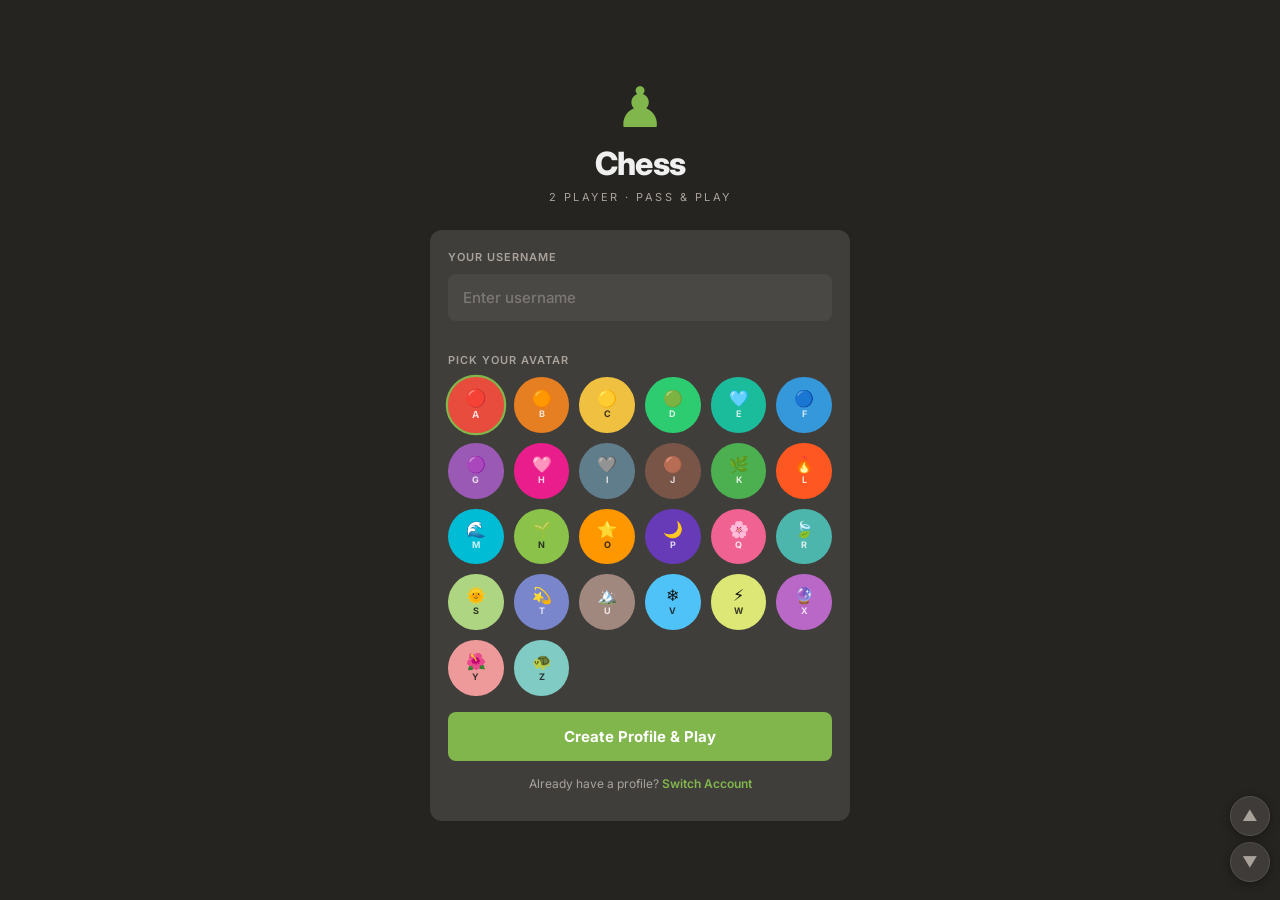
==== commit fb9ce973: "ui upgrades" ====
--- a/index.html
+++ b/index.html
@@ -7,7 +7,7 @@
 <meta http-equiv="Expires" content="0">
 <!-- VERSION: 2.0.1 | Built: 2026-04-17 -->
 <script src="js/head.js"></script>
-<meta name="viewport" content="width=device-width, initial-scale=1.0, maximum-scale=1.0, user-scalable=no">
+<meta name="viewport" content="width=device-width, initial-scale=1.0, viewport-fit=cover">
 <meta name="theme-color" content="#1a1a1a">
 <meta name="mobile-web-app-capable" content="yes">
 <meta name="apple-mobile-web-app-capable" content="yes">
@@ -43,12 +43,12 @@
 
 <!-- ══════════ USER SELECT ══════════ -->
 <div class="screen" id="sUserSelect">
-  <div style="width:100%;max-width:340px;display:flex;align-items:center;justify-content:space-between;margin-bottom:20px;">
-    <h2 style="font-family:'Playfair Display',serif;font-size:24px;">👤 Profiles</h2>
+  <div class="screen-head">
+    <h2>👤 Profiles</h2>
     <div class="ib" id="userSelectNewBtn">+ New</div>
   </div>
-  <div id="userList" style="width:100%;max-width:340px;"></div>
-  <div style="font-size:12px;color:var(--mu);text-align:center;margin-top:16px;">Tap a profile to log in</div>
+  <div id="userList" class="stack"></div>
+  <div class="ver">Tap a profile to log in</div>
 </div>
 
 <!-- ══════════ BOT SETUP ══════════ -->
@@ -57,9 +57,9 @@
     <div class="back-btn" id="botBack">← Back</div>
     <h2>🤖 Play vs Bot</h2>
   </div>
-  <div style="font-size:12px;color:var(--mu);margin-bottom:18px;text-align:center;">Choose difficulty and your side</div>
-
-  <div class="slbl" style="width:100%;max-width:340px;">Select Difficulty</div>
+  <div class="lead">Choose difficulty and your side</div>
+
+  <div class="slbl">Select Difficulty</div>
   <div class="bot-card bot-easy" id="botEasyCard" data-diff="easy">
     <h3>🟢 Easy</h3>
     <p>Random legal moves — great for beginners and children</p>
@@ -73,15 +73,15 @@
     <p>Looks 2 moves ahead using minimax — a real challenge</p>
   </div>
 
-  <div class="slbl" style="width:100%;max-width:340px;margin-top:8px;">Play as</div>
+  <div class="slbl">Play as</div>
   <div class="bot-side">
     <div class="bot-side-btn sel" id="botSideW" data-side="w">♔ White</div>
     <div class="bot-side-btn" id="botSideB" data-side="b">♚ Black</div>
   </div>
 
-  <div style="width:100%;max-width:340px;margin-bottom:14px;">
+  <div class="name-section">
     <div class="slbl">Your Name</div>
-    <input class="name-input" id="botPlayerName" placeholder="Your name" maxlength="18" autocomplete="off" style="width:100%;background:var(--sur2);border:2px solid var(--bd);border-radius:12px;padding:12px 14px;color:var(--tx);font-size:15px;font-weight:600;outline:none;"/>
+    <input class="name-input boxed" id="botPlayerName" placeholder="Your name" maxlength="18" autocomplete="off"/>
   </div>
 
   <button class="gobtn" id="botStartBtn">🤖 Start vs Bot</button>
@@ -89,26 +89,24 @@
 
 <!-- ══════════ HOME ══════════ -->
 <div class="screen on" id="sHome">
-  <h1>♟ Chess</h1>
+  <h1><span class="knight">♟</span> Chess</h1>
   <div class="sub">2 Player · Pass &amp; Play</div>
   <div class="preview" id="prev"></div>
 
 
   <!-- Daily Puzzle Banner -->
-  <div id="dailyPuzzleBanner" style="display:none;width:100%;max-width:340px;background:linear-gradient(135deg,#1a0a2a,#2a0a1a);border:2px solid #f0c040;border-radius:14px;padding:12px 16px;margin-bottom:12px;cursor:pointer;-webkit-user-select:none;user-select:none;">
-    <div style="display:flex;align-items:center;justify-content:space-between;">
-      <div>
-        <div style="font-size:13px;font-weight:700;color:#f0c040;">🌟 Daily Puzzle</div>
-        <div style="font-size:11px;color:var(--mu);">Solve today's puzzle — earn 10 🪙</div>
-      </div>
-      <div id="dailyStatus" style="font-size:11px;font-weight:700;color:#9dc45f;"></div>
-    </div>
+  <div id="dailyPuzzleBanner" class="daily-banner">
+    <div>
+      <div class="daily-banner-title">🌟 Daily Puzzle</div>
+      <div class="daily-banner-sub">Solve today's puzzle — earn 10 🪙</div>
+    </div>
+    <div id="dailyStatus" class="daily-status"></div>
   </div>
 
   <!-- Profile Bar -->
   <div class="profile-bar" id="profileBar">
     <div class="profile-av" id="profileAvHome"></div>
-    <div>
+    <div class="profile-meta">
       <div class="profile-name" id="profileNameHome">Player</div>
       <div class="profile-lvl" id="profileLvlHome">Level 1</div>
     </div>
@@ -116,17 +114,17 @@
   </div>
 
   <!-- Coin Balance Bar -->
-  <div id="coinBar" style="display:flex;align-items:center;justify-content:space-between;width:100%;max-width:340px;background:var(--sur);border:2px solid #f0c040;border-radius:14px;padding:10px 16px;margin-bottom:16px;">
-    <div style="display:flex;align-items:center;gap:8px;">
-      <span style="font-size:22px;">🪙</span>
+  <div id="coinBar" class="coin-bar">
+    <div class="coin-left">
+      <span class="coin-icon">🪙</span>
       <div>
-        <div style="font-family:'Playfair Display',serif;font-size:20px;color:#f0c040;font-weight:700;" id="coinDisplay">0</div>
-        <div style="font-size:10px;color:var(--mu);letter-spacing:1px;">COINS</div>
+        <div class="coin-amount" id="coinDisplay">0</div>
+        <div class="coin-label">COINS</div>
       </div>
     </div>
-    <div style="display:flex;gap:8px;">
-      <div class="ib" id="storeBtn" style="background:linear-gradient(135deg,#f0c040,#e0a000);color:#111;border:none;font-weight:700;">🛒 Store</div>
-      <div class="ib" id="questBtn" style="background:linear-gradient(135deg,#4d7fa8,#2d5f88);color:#fff;border:none;font-weight:700;">📋 Quests</div>
+    <div class="row-actions">
+      <div class="ib gold" id="storeBtn">🛒 Store</div>
+      <div class="ib blue" id="questBtn">📋 Quests</div>
     </div>
   </div>
 
@@ -134,11 +132,11 @@
   <div class="name-section">
     <div class="slbl">Player Names</div>
     <div class="name-row">
-      <div class="name-avatar" style="background:#f0f0f0;color:#111;border-radius:8px;padding:2px 7px;font-size:12px;font-weight:700;">WHITE</div>
+      <div class="tag tag-w">WHITE</div>
       <input class="name-input" id="nameW" placeholder="White player name" maxlength="18" autocomplete="off"/>
     </div>
     <div class="name-row">
-      <div class="name-avatar" style="background:#222;color:#eee;border-radius:8px;padding:2px 7px;font-size:12px;font-weight:700;">BLACK</div>
+      <div class="tag tag-b">BLACK</div>
       <input class="name-input" id="nameB" placeholder="Black player name" maxlength="18" autocomplete="off"/>
     </div>
   </div>
@@ -156,26 +154,26 @@
     <div class="tbtn" data-m="60" data-i="0"><b>60 min</b><small>Classical</small></div>
   </div>
   <div class="unlim on" id="uBtn"><b>♾ Unlimited</b><small>No time limit</small></div>
-  <div id="customTimerRow" style="display:block;width:100%;max-width:340px;background:var(--sur);border:2px solid #f0c040;border-radius:13px;padding:10px 14px;margin-top:6px;">
-    <div style="font-size:11px;color:#f0c040;font-weight:700;margin-bottom:8px;">⏱️ Custom Timer</div>
-    <div style="display:flex;gap:6px;align-items:center;flex-wrap:wrap;">
-      <input id="customMin" type="number" min="0" max="99" value="5" style="width:52px;background:var(--sur2);border:1px solid var(--bd);border-radius:8px;padding:6px;color:var(--tx);font-size:14px;font-weight:600;text-align:center;"/>
-      <span style="color:var(--mu);font-size:11px;">min</span>
-      <input id="customSec" type="number" min="0" max="59" value="0" style="width:52px;background:var(--sur2);border:1px solid var(--bd);border-radius:8px;padding:6px;color:var(--tx);font-size:14px;font-weight:600;text-align:center;"/>
-      <span style="color:var(--mu);font-size:11px;">sec</span>
-      <span style="color:var(--mu);font-size:11px;">+</span>
-      <input id="customInc" type="number" min="0" max="60" value="0" style="width:52px;background:var(--sur2);border:1px solid var(--bd);border-radius:8px;padding:6px;color:var(--tx);font-size:14px;font-weight:600;text-align:center;"/>
-      <span style="color:var(--mu);font-size:11px;">inc</span>
-      <div class="ib" id="customTimerSet" style="background:#f0c040;color:#111;font-weight:700;border:none;">Set</div>
+  <div id="customTimerRow" class="custom-timer on">
+    <div class="custom-timer-title">⏱️ Custom Timer</div>
+    <div class="timer-row">
+      <input id="customMin" class="ti" type="number" inputmode="numeric" min="0" max="99" value="5"/>
+      <span class="tu">min</span>
+      <input id="customSec" class="ti" type="number" inputmode="numeric" min="0" max="59" value="0"/>
+      <span class="tu">sec</span>
+      <span class="tu">+</span>
+      <input id="customInc" class="ti" type="number" inputmode="numeric" min="0" max="60" value="0"/>
+      <span class="tu">inc</span>
+      <div class="ib gold" id="customTimerSet">Set</div>
     </div>
   </div>
   <button class="gobtn" id="sBtn">▶ Start 2-Player Game</button>
-  <button class="gobtn" id="botBtn" style="background:linear-gradient(135deg,#4d7fa8,#2d5f88);margin-bottom:10px;">🤖 Play vs Bot</button>
+  <button class="gobtn alt" id="botBtn">🤖 Play vs Bot</button>
   <div class="sec-btn gold" id="tourBtn">🏆 Tournament Mode</div>
-  <div class="sec-btn" style="border-color:#7b3fa0;color:#c07de0;" id="puzzleBtn">🧩 Puzzle Mode</div>
+  <div class="sec-btn purple" id="puzzleBtn">🧩 Puzzle Mode</div>
   <div class="sec-btn" id="libBtn">📚 Player Library</div>
-  <div class="sec-btn" id="resetAllBtn" style="color:var(--re);border-color:var(--re);font-size:12px;">⚠️ Reset All Player Data</div>
-  <div style="font-size:10px;color:var(--mu);margin-top:8px;letter-spacing:1px;">v2.0.1</div>
+  <div class="sec-btn danger sm" id="resetAllBtn">⚠️ Reset All Player Data</div>
+  <div class="ver">v2.0.1</div>
 </div>
 
 <!-- ══════════ TOURNAMENT SETUP ══════════ -->
@@ -184,12 +182,12 @@
   <div class="sub">Best of series</div>
   <div class="tour-setup">
     <div class="slbl">Player Names</div>
-    <div class="name-row" style="margin-bottom:8px;background:var(--sur);border:2px solid var(--bd);border-radius:13px;padding:10px 14px;display:flex;align-items:center;gap:10px;">
-      <div style="background:#f0f0f0;color:#111;border-radius:8px;padding:2px 7px;font-size:12px;font-weight:700;">WHITE</div>
+    <div class="name-row">
+      <div class="tag tag-w">WHITE</div>
       <input class="name-input" id="tNameW" placeholder="White player name" maxlength="18" autocomplete="off"/>
     </div>
-    <div class="name-row" style="margin-bottom:18px;background:var(--sur);border:2px solid var(--bd);border-radius:13px;padding:10px 14px;display:flex;align-items:center;gap:10px;">
-      <div style="background:#222;color:#eee;border-radius:8px;padding:2px 7px;font-size:12px;font-weight:700;">BLACK</div>
+    <div class="name-row">
+      <div class="tag tag-b">BLACK</div>
       <input class="name-input" id="tNameB" placeholder="Black player name" maxlength="18" autocomplete="off"/>
     </div>
     <div class="tour-label">Number of Games</div>
@@ -204,7 +202,7 @@
       <div class="tbtn" data-m="5"  data-i="0"><b>5 min</b><small>Blitz</small></div>
       <div class="tbtn" data-m="10" data-i="0"><b>10 min</b><small>Rapid</small></div>
     </div>
-    <div class="unlim on" id="tUBtn" style="margin-bottom:14px;"><b>♾ Unlimited</b><small>No time limit</small></div>
+    <div class="unlim on" id="tUBtn"><b>♾ Unlimited</b><small>No time limit</small></div>
     <button class="gobtn" id="tStartBtn">🏆 Start Tournament</button>
     <div class="sec-btn" id="tBackBtn">← Back</div>
   </div>
@@ -225,7 +223,7 @@
   <div class="panel" id="pB">
     <div class="pinfo">
       <div class="av avb" id="avB">B</div>
-      <div><div style="display:flex;align-items:center;gap:4px;"><div class="pn" id="pnB">Player 2</div><div class="elo-pill" id="eloB">1000</div></div><div class="pl-lbl" id="plB">Black</div></div>
+      <div class="pmeta"><div class="pname-row"><div class="pn" id="pnB">Player 2</div><div class="elo-pill" id="eloB">1000</div></div><div class="pl-lbl" id="plB">Black</div></div>
     </div>
     <div class="caps-row">
       <div class="caps" id="cB"></div>
@@ -240,11 +238,11 @@
     <div class="sbar-top">
       <div><div class="st" id="stxt">White's Turn</div><div class="ss" id="ssub">Tap a piece</div></div>
       <div class="sbtns">
-        <div class="ib" id="undoBtn">↩</div>
-        <div class="ib" id="hintBtn" style="display:none;">💡</div>
-        <div class="ib" id="drawBtn">🤝</div>
-        <div class="ib" id="rsgBtn">🏳</div>
-        <div class="ib" id="mnuBtn">🏠</div>
+        <div class="ib icon" id="undoBtn">↩</div>
+        <div class="ib icon" id="hintBtn" style="display:none;">💡</div>
+        <div class="ib icon" id="drawBtn">🤝</div>
+        <div class="ib icon" id="rsgBtn">🏳</div>
+        <div class="ib icon" id="mnuBtn">🏠</div>
       </div>
     </div>
     <div class="move-strip" id="moveStrip"></div>
@@ -264,7 +262,7 @@
   <div class="panel" id="pW">
     <div class="pinfo">
       <div class="av avw" id="avW">W</div>
-      <div><div style="display:flex;align-items:center;gap:4px;"><div class="pn" id="pnW">Player 1</div><div class="elo-pill" id="eloW">1000</div></div><div class="pl-lbl" id="plW">White</div></div>
+      <div class="pmeta"><div class="pname-row"><div class="pn" id="pnW">Player 1</div><div class="elo-pill" id="eloW">1000</div></div><div class="pl-lbl" id="plW">White</div></div>
     </div>
     <div class="caps-row">
       <div class="caps" id="cW"></div>
@@ -279,7 +277,7 @@
   <div class="mb">
     <h2 id="confirmTitle">Are you sure?</h2>
     <p id="confirmMsg">This cannot be undone.</p>
-    <div class="rrow" style="margin-top:4px;">
+    <div class="rrow">
       <button class="br" id="confirmYes">Yes, Delete</button>
       <button class="bs" id="confirmNo">Cancel</button>
     </div>
@@ -304,12 +302,12 @@
 <!-- Game Over (also used for tournament game end) -->
 <div class="modal" id="goM">
   <div class="mb">
-    <div style="font-size:48px;margin-bottom:8px" id="goTr">🏆</div>
+    <div class="modal-emoji" id="goTr">🏆</div>
     <h2 id="goTi">Checkmate!</h2>
     <p id="goDe">White wins</p>
-    <div id="tourBarMid" style="display:none;margin-bottom:14px;padding:10px;background:var(--sur2);border-radius:12px;">
-      <div style="font-size:11px;color:var(--mu);margin-bottom:6px;">Tournament Score</div>
-      <div id="tourScoreMid" style="font-family:'Playfair Display',serif;font-size:22px;color:#f0c040;"></div>
+    <div id="tourBarMid" class="trophy-box">
+      <div class="modal-label">Tournament Score</div>
+      <div id="tourScoreMid" class="score-big"></div>
     </div>
     <div class="mbs">
       <button class="bp" id="rmBtn">▶ Next Game</button>
@@ -323,10 +321,10 @@
 <!-- Tournament Final Result -->
 <div class="modal" id="tourEndM">
   <div class="mb">
-    <div style="font-size:52px;margin-bottom:8px">🏆</div>
-    <h2 id="teTitle" style="color:#f0c040;">Tournament Over!</h2>
+    <div class="modal-emoji">🏆</div>
+    <h2 id="teTitle" class="gold-text">Tournament Over!</h2>
     <p id="teDesc">White wins the tournament!</p>
-    <div id="teFinalScore" style="font-family:'Playfair Display',serif;font-size:28px;color:#f0c040;margin:12px 0;"></div>
+    <div id="teFinalScore" class="final-score"></div>
     <div class="mbs">
       <button class="bp" id="teRematch">🏆 New Tournament</button>
       <button class="bs" id="teMenu">🏠 Main Menu</button>
@@ -342,9 +340,7 @@
     <div class="back-btn" id="pzlHomeBack">← Back</div>
     <h2>🧩 Puzzles</h2>
   </div>
-  <div style="font-size:13px;color:var(--mu);margin-bottom:20px;text-align:center;max-width:300px;">
-    Solve chess puzzles to sharpen your skills.<br>Complete each level to unlock the next.
-  </div>
+  <div class="lead">Solve chess puzzles to sharpen your skills.<br>Complete each level to unlock the next.</div>
   <div class="diff-grid" id="diffGrid">
     <div class="diff-card diff-easy unlocked" data-diff="easy">
       <h3>Easy</h3><div class="diff-prog" id="prog-easy">0 / 20</div>
@@ -365,15 +361,13 @@
       <h3>Extreme</h3><div class="diff-prog" id="prog-extreme">0 / 20</div>
       <div class="diff-stars">⭐⭐⭐⭐</div>
     </div>
-    <div class="diff-card diff-expert locked" data-diff="expert" style="grid-column:1/-1;max-width:160px;margin:0 auto;width:100%;">
+    <div class="diff-card diff-expert locked span2" data-diff="expert">
       <div class="lock-icon" id="lock-expert">🔒</div>
       <h3>Expert</h3><div class="diff-prog" id="prog-expert">0 / 20</div>
       <div class="diff-stars">⭐⭐⭐⭐⭐</div>
     </div>
   </div>
-  <div style="width:100%;max-width:340px;margin-top:4px;">
-    <div id="pzlResetBtn" style="text-align:center;padding:12px;border:2px solid var(--re);border-radius:13px;color:var(--re);font-size:13px;font-weight:600;cursor:pointer;-webkit-user-select:none;user-select:none;">🔄 Reset All Puzzle Progress</div>
-  </div>
+  <div class="danger-link" id="pzlResetBtn">🔄 Reset All Puzzle Progress</div>
 </div>
 
 <!-- ══ PUZZLE LEVEL SELECT ══ -->
@@ -411,13 +405,19 @@
     <div class="back-btn" id="storeBack">← Back</div>
     <h2>🛒 Store</h2>
   </div>
-  <div style="display:flex;align-items:center;gap:8px;width:100%;max-width:340px;background:var(--sur);border:2px solid #f0c040;border-radius:12px;padding:10px 14px;margin-bottom:16px;">
-    <span style="font-size:20px;">🪙</span>
-    <span style="font-family:'Playfair Display',serif;font-size:18px;color:#f0c040;font-weight:700;" id="storeCoinDisplay">0</span>
-    <span style="font-size:11px;color:var(--mu);margin-left:4px;">coins available</span>
-    <div class="ib" id="redeemBtn" style="margin-left:auto;background:var(--sur2);">🎁 Redeem</div>
-  </div>
-  <div id="storeList" style="width:100%;max-width:340px;display:flex;flex-direction:column;gap:10px;padding-bottom:40px;"></div>
+  <div class="coin-bar">
+    <div class="coin-left">
+      <span class="coin-icon">🪙</span>
+      <div>
+        <div class="coin-amount" id="storeCoinDisplay">0</div>
+        <div class="coin-label">coins available</div>
+      </div>
+    </div>
+    <div class="row-actions">
+      <div class="ib" id="redeemBtn">🎁 Redeem</div>
+    </div>
+  </div>
+  <div id="storeList" class="v-list"></div>
 </div>
 
 <!-- ══ QUESTS ══ -->
@@ -426,8 +426,8 @@
     <div class="back-btn" id="questBack">← Back</div>
     <h2>📋 Quests</h2>
   </div>
-  <div style="font-size:12px;color:var(--mu);width:100%;max-width:340px;margin-bottom:14px;text-align:center;">Complete quests to earn 🪙 coins. Each quest can only be done once.</div>
-  <div id="questList" style="width:100%;max-width:340px;display:flex;flex-direction:column;gap:8px;padding-bottom:40px;"></div>
+  <div class="lead">Complete quests to earn 🪙 coins. Each quest can only be done once.</div>
+  <div id="questList" class="v-list"></div>
 </div>
 
 <!-- ══ REDEEM ══ -->
@@ -435,8 +435,8 @@
   <div class="mb">
     <h2>🎁 Redeem Code</h2>
     <p>Enter your code to claim free coins</p>
-    <input id="redeemInput" style="width:100%;background:var(--sur2);border:2px solid var(--bd);border-radius:10px;padding:10px 14px;color:var(--tx);font-size:15px;font-weight:600;outline:none;margin-bottom:14px;text-align:center;text-transform:uppercase;letter-spacing:2px;" placeholder="ENTER CODE" maxlength="20" autocomplete="off"/>
-    <div id="redeemMsg" style="font-size:12px;min-height:18px;margin-bottom:12px;"></div>
+    <input id="redeemInput" class="code-input" placeholder="ENTER CODE" maxlength="20" autocomplete="off"/>
+    <div id="redeemMsg" class="msg-box"></div>
     <div class="rrow">
       <button class="bp" id="redeemSubmit">Claim</button>
       <button class="bs" id="redeemClose">Cancel</button>
@@ -447,34 +447,34 @@
 <!-- ══ POST GAME ANALYSIS ══ -->
 <!-- ══ REPLAY MODAL ══ -->
 <div class="modal" id="replayModal">
-  <div class="mb" style="max-height:92vh;display:flex;flex-direction:column;padding:14px;width:100%;max-width:400px;gap:8px;">
-    <h2 style="font-family:'Playfair Display',serif;margin:0;font-size:18px;">🎬 Game Replay</h2>
-    <div style="font-size:11px;color:var(--mu);text-align:center;">Move <span id="rpMoveNum">0</span> / <span id="rpTotal">0</span></div>
-    <div id="rpMoveLabel" style="font-size:12px;color:var(--tx);text-align:center;font-weight:600;min-height:18px;"></div>
+  <div class="mb wide" style="display:flex;flex-direction:column;gap:8px;">
+    <h2>🎬 Game Replay</h2>
+    <div class="rp-label">Move <span id="rpMoveNum">0</span> / <span id="rpTotal">0</span></div>
+    <div id="rpMoveLabel" class="rp-move-label"></div>
     <div id="rpBoard"></div>
-    <div id="rpMoveList" style="display:flex;flex-wrap:wrap;gap:3px;max-height:64px;overflow-y:auto;"></div>
-    <div style="display:flex;gap:6px;">
-      <button id="rpFirst" style="flex:1;padding:8px;border-radius:10px;border:1px solid var(--bd);background:var(--sur2);color:var(--tx);font-size:15px;cursor:pointer;">⏮</button>
-      <button id="rpPrev"  style="flex:1;padding:8px;border-radius:10px;border:1px solid var(--bd);background:var(--sur2);color:var(--tx);font-size:15px;cursor:pointer;">◀</button>
-      <button id="rpPlay"  style="flex:1;padding:8px;border-radius:10px;border:1px solid var(--ac);background:rgba(119,149,86,.15);color:var(--ac);font-size:15px;cursor:pointer;">▶</button>
-      <button id="rpNext"  style="flex:1;padding:8px;border-radius:10px;border:1px solid var(--bd);background:var(--sur2);color:var(--tx);font-size:15px;cursor:pointer;">▶|</button>
-      <button id="rpLast"  style="flex:1;padding:8px;border-radius:10px;border:1px solid var(--bd);background:var(--sur2);color:var(--tx);font-size:15px;cursor:pointer;">⏭</button>
-    </div>
-    <button class="bs" id="rpClose" style="width:100%;">✕ Close</button>
+    <div id="rpMoveList" class="rp-moves"></div>
+    <div class="rp-ctrl">
+      <button id="rpFirst" class="rp-btn">⏮</button>
+      <button id="rpPrev" class="rp-btn">◀</button>
+      <button id="rpPlay" class="rp-btn play">▶</button>
+      <button id="rpNext" class="rp-btn">▶</button>
+      <button id="rpLast" class="rp-btn">⏭</button>
+    </div>
+    <button class="bs" id="rpClose">✕ Close</button>
   </div>
 </div>
 
 <div class="modal" id="analysisModal">
-  <div class="mb" style="max-height:80vh;overflow-y:auto;">
-    <h2 style="font-family:'Playfair Display',serif;">📊 Game Analysis</h2>
-    <div id="analysisContent" style="text-align:left;width:100%;"></div>
-    <button class="bs" id="analysisClose" style="width:100%;margin-top:16px;">Close</button>
+  <div class="mb scroll align-left">
+    <h2>📊 Game Analysis</h2>
+    <div id="analysisContent"></div>
+    <button class="bs" id="analysisClose" style="margin-top:16px;">Close</button>
   </div>
 </div>
 
 <!-- ══ COOLDOWN OVERLAY ══ -->
 <div class="cooldown-overlay" id="cooldownOverlay">
-  <div style="font-size:52px">⏳</div>
+  <div class="cd-emoji">⏳</div>
   <div class="cd-title">Puzzle Cooldown</div>
   <div class="cd-sub">You viewed the answer. Wait 5 minutes before solving more puzzles:</div>
   <div class="cd-timer" id="cdTimer">5:00:00</div>
--- a/css/base.css
+++ b/css/base.css
@@ -1,12 +1,188 @@
-/* FONT IMPORT, RESET, THEME VARIABLES, SCREEN SHELL */
-@import url('https://fonts.googleapis.com/css2?family=Playfair+Display:wght@700&family=Inter:wght@400;500;600&display=swap');
+/* FONT IMPORT · RESET · THEME TOKENS · APP SHELL · SHARED CONTROLS
+   Design language: chess.com app (dark) */
+
+@import url('https://fonts.googleapis.com/css2?family=Inter:wght@400;500;600;700;800&display=swap');
+
 *,*::before,*::after{box-sizing:border-box;margin:0;padding:0;}
+
 :root{
-  --bg:#1a1a1a;--sur:#242424;--sur2:#2e2e2e;--sur3:#333;
-  --ls:#f0d9b5;--ds:#779556;
-  --tx:#f0f0f0;--mu:#888;--bd:#3a3a3a;
-  --ac:#779556;--re:#e74c3c;--go:#f0a500;
+  /* surfaces */
+  --bg:#262421;
+  --bg2:#302e2c;
+  --sur:#403e3b;
+  --sur2:#4a4845;
+  --sur3:#56544f;
+  /* lines */
+  --bd:#54524e;
+  --bd2:#6d6a65;
+  /* board */
+  --ls:#eeeed2;
+  --ds:#769656;
+  /* text */
+  --tx:#f0f0f0;
+  --mu:#a8a29b;
+  --mu2:#7c7873;
+  /* accents */
+  --ac:#81b64c;
+  --ac2:#63913a;
+  --ac-soft:rgba(129,182,76,.16);
+  --re:#d9534f;
+  --bl:#3692e7;
+  --go:#e5b93d;
+  --pu:#a86dd8;
+  /* metrics */
+  --r:8px;
+  --r-lg:12px;
+  --r-pill:999px;
+  --shadow:0 2px 10px rgba(0,0,0,.35);
+  --shadow-lg:0 10px 30px rgba(0,0,0,.45);
+  --tap:44px;
+  --shell:560px;
+  --safe-t:env(safe-area-inset-top,0px);
+  --safe-b:env(safe-area-inset-bottom,0px);
+  --safe-l:env(safe-area-inset-left,0px);
+  --safe-r:env(safe-area-inset-right,0px);
 }
-html{height:100%;background:var(--bg);}
-body{min-height:100%;width:100%;font-family:'Inter',sans-serif;color:var(--tx);background:var(--bg);-webkit-tap-highlight-color:transparent;overscroll-behavior:none;}
-.screen{display:none;} .screen.on{display:flex;}
+
+html{height:100%;background:var(--bg);-webkit-text-size-adjust:100%;}
+body{
+  min-height:100%;
+  font-family:'Inter',system-ui,-apple-system,'Segoe UI',Roboto,sans-serif;
+  font-size:15px;line-height:1.45;color:var(--tx);background:var(--bg);
+  -webkit-tap-highlight-color:transparent;
+  -webkit-font-smoothing:antialiased;
+  overscroll-behavior:none;
+}
+button,input,select{font:inherit;color:inherit;}
+button{cursor:pointer;border:none;background:none;}
+input{appearance:none;-webkit-appearance:none;}
+
+/* ══ SCREEN SHELL ══ */
+.screen{display:none;}
+.screen.on{display:flex;}
+
+#sHome,#sTour,#sLib,#sBot,#sUserSelect,#sStore,#sQuests,#sPuzzleHome,#sPuzzleLevels{
+  flex-direction:column;align-items:center;min-height:100dvh;
+  padding:calc(14px + var(--safe-t)) calc(14px + var(--safe-r)) calc(44px + var(--safe-b)) calc(14px + var(--safe-l));
+  background:var(--bg);
+  overflow-y:auto;-webkit-overflow-scrolling:touch;
+  overscroll-behavior-y:contain;
+}
+/* every screen keeps one centred content column that grows on larger phones/tablets */
+#sHome>*,#sTour>*,#sLib>*,#sBot>*,#sUserSelect>*,#sStore>*,#sQuests>*,#sPuzzleHome>*,#sPuzzleLevels>*{
+  width:100%;max-width:var(--shell);
+}
+.grow{flex:1 1 auto;min-height:0;}
+.stack{display:flex;flex-direction:column;gap:8px;}
+.align-left{text-align:left;}
+
+/* ══ TYPOGRAPHY HELPERS ══ */
+.sub{font-size:12px;color:var(--mu);letter-spacing:.4px;margin-bottom:16px;}
+.slbl,.tour-label{
+  font-size:11px;font-weight:600;color:var(--mu);letter-spacing:1.2px;
+  text-transform:uppercase;margin:14px 0 8px;
+}
+.lead{font-size:13px;color:var(--mu);text-align:center;margin-bottom:18px;}
+.ver{font-size:10px;color:var(--mu2);letter-spacing:1px;margin-top:10px;text-align:center;}
+
+/* ══ BUTTONS ══ */
+.gobtn{
+  width:100%;min-height:var(--tap);background:var(--ac);color:#fff;
+  border-radius:var(--r);padding:14px 16px;font-size:15px;font-weight:600;
+  box-shadow:0 2px 0 rgba(0,0,0,.18);transition:background .15s,transform .08s;
+  margin-bottom:10px;
+}
+.gobtn.alt{background:var(--bl);}
+.gobtn.gold{background:var(--go);color:#23231f;}
+
+.sec-btn{
+  width:100%;min-height:var(--tap);display:flex;align-items:center;justify-content:space-between;gap:10px;
+  background:var(--sur);color:var(--tx);border-radius:var(--r);
+  padding:13px 14px;font-size:14px;font-weight:600;margin-bottom:8px;text-align:left;
+  transition:background .15s;
+}
+.sec-btn.gold{color:var(--go);}
+.sec-btn.purple{color:var(--pu);}
+.sec-btn.danger{color:var(--re);}
+.sec-btn.sm{font-size:12px;padding:11px 14px;}
+.sec-btn small{color:var(--mu);font-weight:500;}
+
+.ib{
+  min-height:34px;display:inline-flex;align-items:center;justify-content:center;gap:6px;
+  background:var(--sur2);border-radius:var(--r);padding:6px 12px;
+  font-size:13px;font-weight:600;color:var(--tx);
+  transition:background .15s,transform .08s;white-space:nowrap;
+}
+.ib.gold{background:var(--go);color:#23231f;}
+.ib.blue{background:var(--bl);color:#fff;}
+.ib.ghost{background:transparent;border:1px solid var(--bd);}
+.ib.icon{min-width:38px;padding:6px 9px;font-size:15px;}
+
+.ca-btn{
+  flex:1;min-height:36px;padding:8px;border-radius:var(--r);
+  background:var(--sur2);color:var(--tx);font-size:12px;font-weight:600;
+  transition:background .15s;
+}
+.ca-btn.del{color:var(--re);}
+.ca-btn.tog{color:var(--ac);}
+
+.back-btn{
+  background:var(--sur);border-radius:var(--r);padding:9px 14px;
+  font-size:13px;font-weight:600;color:var(--tx);min-height:38px;
+  display:inline-flex;align-items:center;
+}
+
+.bp,.bs,.br,.by{
+  width:100%;min-height:var(--tap);border-radius:var(--r);padding:13px 16px;
+  font-size:15px;font-weight:600;transition:filter .15s;
+}
+.bp{background:var(--ac);color:#fff;}
+.bs{background:var(--sur2);color:var(--tx);}
+.br{background:var(--re);color:#fff;}
+.by{background:var(--go);color:#23231f;}
+.rrow{display:flex;gap:8px;}
+.rrow>*{flex:1;}
+.mbs{display:flex;flex-direction:column;gap:8px;}
+
+/* ══ FORM CONTROLS ══ */
+.name-input,.lib-search,.login-input,.ti,.code-input{
+  width:100%;background:var(--sur2);border:1px solid transparent;border-radius:var(--r);
+  padding:12px 14px;color:var(--tx);font-size:15px;font-weight:500;outline:none;
+  caret-color:var(--ac);transition:border-color .15s,background .15s;
+}
+.name-input::placeholder,.lib-search::placeholder,.login-input::placeholder{color:var(--mu2);}
+.name-input:focus,.lib-search:focus,.login-input:focus,.ti:focus,.code-input:focus{
+  border-color:var(--ac);background:var(--sur);
+}
+.ti{width:62px;padding:9px 6px;text-align:center;font-weight:600;}
+.tu{font-size:11px;color:var(--mu);}
+.code-input{text-align:center;text-transform:uppercase;letter-spacing:3px;font-weight:700;margin-bottom:14px;}
+
+/* ══ SCROLL BUTTONS ══ */
+#scrollDown,#scrollUp{
+  position:fixed;right:calc(10px + var(--safe-r));width:40px;height:40px;border-radius:50%;
+  background:rgba(64,62,59,.92);border:1px solid var(--bd);color:var(--mu);
+  font-size:15px;font-weight:700;display:flex;align-items:center;justify-content:center;
+  z-index:400;box-shadow:var(--shadow);cursor:pointer;
+  -webkit-user-select:none;user-select:none;
+}
+#scrollDown{bottom:calc(18px + var(--safe-b));}
+#scrollUp{bottom:calc(64px + var(--safe-b));}
+
+/* ══ KEYFRAMES ══ */
+@keyframes toastIn{from{opacity:0;transform:translateX(-50%) translateY(10px);}to{opacity:1;transform:translateX(-50%) translateY(0);}}
+
+/* ══ POINTER / MOTION ══ */
+@media (hover:hover){
+  .gobtn:hover{filter:brightness(1.08);}
+  .sec-btn:hover{background:var(--sur2);}
+  .ib:hover{filter:brightness(1.12);}
+  .ca-btn:hover,.bp:hover,.bs:hover,.br:hover,.by:hover{filter:brightness(1.12);}
+  .back-btn:hover{background:var(--sur2);}
+  .lvl-btn:hover:not(.locked),.diff-card:hover:not(.locked),.bot-card:hover{filter:brightness(1.08);}
+  .store-item:hover{background:var(--sur2);}
+}
+.gobtn:active,.sec-btn:active,.ib:active,.ca-btn:active,.bp:active,.bs:active,.br:active,.by:active{transform:scale(.985);}
+@media (prefers-reduced-motion:reduce){
+  *,*::before,*::after{animation-duration:.01ms!important;animation-iteration-count:1!important;transition-duration:.01ms!important;}
+}
--- a/css/home.css
+++ b/css/home.css
@@ -1,40 +1,129 @@
-/* HOME SCREEN, SCROLL BUTTONS, THEME SWATCHES, NAME + TIMER PICKERS */
-/* ══ HOME ══ */
-#sHome{flex-direction:column;align-items:center;padding:28px 18px 60px;background:linear-gradient(170deg,#141414,#0a1a0a);min-height:100dvh;overflow-y:auto;}
-#sHome h1{font-family:'Playfair Display',serif;font-size:42px;color:#fff;letter-spacing:-1px;margin-bottom:3px;}
-.sub{font-size:11px;color:var(--mu);letter-spacing:3px;text-transform:uppercase;margin-bottom:20px;}
-.preview{display:grid;grid-template-columns:repeat(8,28px);grid-template-rows:repeat(8,28px);border:3px solid var(--bd);border-radius:8px;overflow:hidden;margin-bottom:20px;box-shadow:0 12px 40px rgba(0,0,0,.6);}
-.ps{width:28px;height:28px;display:flex;align-items:center;justify-content:center;padding:1px;}
-.pl{background:var(--ls);}.pd{background:var(--ds);}
+/* HOME SCREEN · BRAND · PROFILE + COIN BARS · NAME & TIMER PICKERS */
 
-/* ══ SCROLL BUTTONS ══ */
-#scrollDown,#scrollUp{position:fixed;right:10px;width:38px;height:38px;border-radius:50%;background:rgba(240,192,64,0.9);color:#111;font-size:18px;font-weight:700;display:flex;align-items:center;justify-content:center;z-index:400;box-shadow:0 3px 12px rgba(0,0,0,.5);cursor:pointer;-webkit-user-select:none;user-select:none;border:none;}
-#scrollDown{bottom:30px;}
-#scrollUp{bottom:78px;}
-.theme-row{display:flex;gap:8px;width:100%;max-width:340px;margin-bottom:18px;}
+/* ══ BRAND ══ */
+#sHome h1{
+  font-size:clamp(30px,9vw,40px);font-weight:800;letter-spacing:-.8px;
+  color:#fff;text-align:center;margin-bottom:2px;
+}
+#sHome h1 .knight{color:var(--ac);}
+#sHome .sub{text-align:center;margin-bottom:18px;}
+
+/* mini board preview */
+.preview{
+  display:grid;grid-template-columns:repeat(8,clamp(18px,6.4vw,26px));
+  grid-template-rows:repeat(8,clamp(18px,6.4vw,26px));
+  border:1px solid var(--bd);border-radius:6px;overflow:hidden;
+  margin:0 auto 18px;box-shadow:var(--shadow);
+}
+.ps{width:auto;height:auto;display:flex;align-items:center;justify-content:center;padding:1px;}
+.pl{background:var(--ls);}
+.pd{background:var(--ds);}
+
+/* ══ BOARD THEME SWATCHES ══ */
+.theme-row{display:flex;gap:8px;width:100%;margin-bottom:16px;}
 .theme-swatch{
-  flex:1;height:36px;border-radius:10px;cursor:pointer;
-  border:3px solid transparent;overflow:hidden;display:flex;
-  -webkit-user-select:none;user-select:none;transition:border-color .15s;
+  flex:1;height:38px;border-radius:var(--r);cursor:pointer;overflow:hidden;display:flex;
+  border:2px solid transparent;transition:border-color .15s;
+  -webkit-user-select:none;user-select:none;
 }
 .theme-swatch.on{border-color:#fff;}
-.sw-l{flex:1;}.sw-d{flex:1;}
+.sw-l{flex:1;}
+.sw-d{flex:1;}
 
-.slbl{font-size:11px;color:var(--mu);letter-spacing:2px;text-transform:uppercase;margin-bottom:10px;width:100%;max-width:340px;}
-.name-section{width:100%;max-width:340px;margin-bottom:18px;}
-.name-row{display:flex;align-items:center;gap:10px;margin-bottom:8px;background:var(--sur);border:2px solid var(--bd);border-radius:13px;padding:10px 14px;}
-.name-avatar{font-size:18px;}
-.name-input{background:transparent;border:none;outline:none;color:var(--tx);font-family:'Inter',sans-serif;font-size:14px;font-weight:600;width:100%;caret-color:var(--ac);}
-.name-input::placeholder{color:var(--mu);}
-.tgrid{display:grid;grid-template-columns:repeat(3,1fr);gap:8px;width:100%;max-width:340px;margin-bottom:10px;}
-.tbtn{background:var(--sur);border:2px solid var(--bd);border-radius:13px;padding:12px 6px;text-align:center;cursor:pointer;-webkit-user-select:none;user-select:none;}
-.tbtn.on{border-color:var(--ac);background:rgba(119,149,86,.15);}
-.tbtn b{display:block;font-size:13px;font-weight:600;color:var(--tx);}
+/* ══ DAILY PUZZLE BANNER ══ */
+.daily-banner{
+  display:none;align-items:center;justify-content:space-between;gap:10px;
+  background:linear-gradient(100deg,rgba(129,182,76,.22),rgba(54,146,231,.14));
+  border-radius:var(--r);padding:12px 14px;margin-bottom:10px;
+  cursor:pointer;-webkit-user-select:none;user-select:none;
+}
+.daily-banner-title{font-size:14px;font-weight:700;color:#fff;}
+.daily-banner-sub{font-size:11px;color:var(--mu);margin-top:1px;}
+.daily-status{font-size:11px;font-weight:700;color:var(--ac);white-space:nowrap;}
+
+/* ══ PROFILE BAR ══ */
+.profile-bar{
+  display:flex;align-items:center;gap:10px;width:100%;
+  background:var(--sur);border-radius:var(--r);padding:10px 12px;margin-bottom:10px;
+}
+.profile-av{
+  width:40px;height:40px;border-radius:50%;flex-shrink:0;
+  display:flex;align-items:center;justify-content:center;
+  font-size:16px;font-weight:800;color:#fff;
+}
+.profile-meta{min-width:0;flex:1;}
+.profile-name{font-size:14px;font-weight:700;white-space:nowrap;overflow:hidden;text-overflow:ellipsis;}
+.profile-lvl{font-size:11px;color:var(--mu);}
+.profile-edit{
+  font-size:11px;font-weight:600;color:var(--ac);flex-shrink:0;
+  padding:6px 10px;border:1px solid var(--ac);border-radius:var(--r);cursor:pointer;
+  -webkit-user-select:none;user-select:none;
+}
+
+/* ══ COIN BAR ══ */
+.coin-bar{
+  display:flex;align-items:center;justify-content:space-between;gap:10px;width:100%;
+  background:var(--sur);border-radius:var(--r);padding:10px 12px;margin-bottom:14px;
+}
+.coin-left{display:flex;align-items:center;gap:10px;min-width:0;}
+.coin-icon{font-size:20px;line-height:1;}
+.coin-amount{font-size:19px;font-weight:800;color:var(--go);font-variant-numeric:tabular-nums;}
+.coin-label{font-size:10px;color:var(--mu);letter-spacing:1px;}
+.row-actions{display:flex;gap:6px;flex-shrink:0;}
+
+/* ══ PLAYER NAMES ══ */
+.name-section{width:100%;margin-bottom:4px;}
+.name-row{
+  display:flex;align-items:center;gap:10px;margin-bottom:8px;
+  background:var(--sur);border-radius:var(--r);padding:8px 12px;
+}
+.tag{
+  font-size:10px;font-weight:800;letter-spacing:.5px;border-radius:6px;padding:4px 7px;
+  flex-shrink:0;color:#23231f;
+}
+.tag-w{background:#eeeed2;}
+.tag-b{background:#4a4845;color:#eeeed2;}
+.name-input{flex:1;min-width:0;background:transparent;padding:8px 0;}
+.name-input:focus{background:transparent;}
+.name-input.boxed{background:var(--sur2);border-radius:var(--r);padding:12px 14px;font-size:15px;font-weight:500;}
+.name-input.boxed:focus{background:var(--sur);}
+
+/* ══ TIME CONTROL ══ */
+.tgrid{display:flex;flex-wrap:wrap;gap:6px;width:100%;}
+.tbtn{
+  flex:1 1 auto;min-width:66px;min-height:42px;
+  background:var(--sur);border-radius:var(--r);padding:8px 10px;text-align:center;
+  cursor:pointer;transition:background .15s,color .15s;
+  -webkit-user-select:none;user-select:none;
+}
+.tbtn b{display:block;font-size:13px;font-weight:700;}
 .tbtn small{font-size:10px;color:var(--mu);}
-.unlim{width:100%;max-width:340px;background:var(--sur);border:2px solid var(--bd);border-radius:13px;padding:12px;text-align:center;cursor:pointer;margin-bottom:14px;-webkit-user-select:none;user-select:none;}
-.unlim.on{border-color:var(--ac);background:rgba(119,149,86,.15);}
-.unlim b{font-size:14px;color:var(--tx);}
-.unlim small{display:block;font-size:11px;color:var(--mu);margin-top:2px;}
-.gobtn{width:100%;max-width:340px;background:linear-gradient(135deg,#779556,#5a7a3a);color:#fff;border:none;border-radius:15px;padding:16px;font-size:16px;font-weight:600;cursor:pointer;font-family:'Inter',sans-serif;box-shadow:0 6px 18px rgba(119,149,86,.35);-webkit-user-select:none;user-select:none;margin-bottom:10px;}
-.sec-btn{width:100%;max-width:340px;background:var(--sur);color:var(--tx);border:2px solid var(--bd);border-radius:13px;padding:13px;font-size:14px;font-weight:600;cursor:pointer;font-family:'Inter',sans-serif;-webkit-user-select:none;user-select:none;margin-bottom:8px;text-align:center;}
-.sec-btn.gold{border-color:#b8860b;color:#f0c040;}
+.tbtn.on{background:var(--ac);color:#fff;}
+.tbtn.on small{color:rgba(255,255,255,.8);}
+.unlim{
+  width:100%;min-height:44px;background:var(--sur);border-radius:var(--r);
+  padding:10px;text-align:center;cursor:pointer;margin-top:6px;margin-bottom:12px;
+  transition:background .15s,color .15s;-webkit-user-select:none;user-select:none;
+}
+.unlim b{font-size:14px;font-weight:700;}
+.unlim small{display:block;font-size:11px;color:var(--mu);margin-top:1px;}
+.unlim.on{background:var(--ac);color:#fff;}
+.unlim.on small{color:rgba(255,255,255,.8);}
+
+/* ══ CUSTOM TIMER ══ */
+.custom-timer{
+  display:none;width:100%;background:var(--sur);border:1px solid var(--bd);
+  border-radius:var(--r);padding:12px;margin:8px 0 14px;
+}
+.custom-timer.on{display:block;}
+.custom-timer-title{font-size:11px;font-weight:700;color:var(--go);margin-bottom:10px;letter-spacing:.5px;}
+.timer-row{display:flex;gap:6px;align-items:center;flex-wrap:wrap;}
+
+/* ══ RESPONSIVE ══ */
+@media (max-width:360px){
+  .tbtn{min-width:58px;padding:8px 6px;}
+  .ti{width:54px;}
+}
+@media (min-width:420px){
+  .theme-swatch{height:44px;}
+}
--- a/css/library.css
+++ b/css/library.css
@@ -1,30 +1,41 @@
 /* PLAYER LIBRARY */
-/* ══ LIBRARY ══ */
-#sLib{flex-direction:column;align-items:center;padding:22px 18px 60px;min-height:100dvh;overflow-y:auto;background:linear-gradient(170deg,#141414,#0a0a1a);}
-.lib-head{display:flex;align-items:center;gap:12px;width:100%;max-width:340px;margin-bottom:18px;}
-.back-btn{background:var(--sur);border:1px solid var(--bd);border-radius:10px;padding:8px 14px;font-size:13px;font-weight:600;color:var(--tx);cursor:pointer;-webkit-user-select:none;user-select:none;}
-.lib-head h2{font-family:'Playfair Display',serif;font-size:22px;color:#fff;}
-.lib-search{width:100%;max-width:340px;background:var(--sur);border:2px solid var(--bd);border-radius:13px;padding:10px 14px;color:var(--tx);font-family:'Inter',sans-serif;font-size:14px;outline:none;margin-bottom:14px;caret-color:var(--ac);}
-.lib-search::placeholder{color:var(--mu);}
-.player-card{width:100%;max-width:340px;background:var(--sur);border:1px solid var(--bd);border-radius:16px;padding:14px;margin-bottom:10px;}
-.pc-top{display:flex;align-items:center;gap:12px;margin-bottom:10px;}
-.pc-av{width:40px;height:40px;border-radius:50%;background:linear-gradient(135deg,#779556,#5a7a3a);display:flex;align-items:center;justify-content:center;font-size:18px;font-weight:700;color:#fff;flex-shrink:0;}
-.pc-name{font-size:15px;font-weight:600;}.pc-since{font-size:11px;color:var(--mu);}
+
+.lib-head{display:flex;align-items:center;gap:12px;width:100%;margin-bottom:16px;}
+.lib-head h2{font-size:20px;font-weight:700;color:#fff;letter-spacing:-.2px;}
+.lib-search{margin-bottom:14px;font-weight:500;}
+
+.player-card{width:100%;background:var(--sur);border-radius:var(--r-lg);padding:12px 14px;margin-bottom:10px;}
+.pc-top{display:flex;align-items:center;gap:10px;margin-bottom:10px;}
+.pc-av{
+  width:40px;height:40px;border-radius:50%;background:var(--ac);flex-shrink:0;
+  display:flex;align-items:center;justify-content:center;
+  font-size:17px;font-weight:800;color:#fff;
+}
+.pc-name{font-size:15px;font-weight:700;}
+.pc-elo{font-size:16px;font-weight:800;color:var(--go);font-variant-numeric:tabular-nums;margin-left:auto;}
+.pc-since{font-size:11px;color:var(--mu);}
+
 .pc-stats{display:grid;grid-template-columns:repeat(5,1fr);gap:5px;margin-bottom:10px;}
-.stat-box{background:var(--sur2);border-radius:9px;padding:7px 3px;text-align:center;}
-.stat-val{font-size:14px;font-weight:700;color:var(--tx);}
-.stat-lbl{font-size:8px;color:var(--mu);text-transform:uppercase;letter-spacing:1px;}
-.stat-val.win{color:#779556;}.stat-val.loss{color:var(--re);}.stat-val.draw{color:var(--go);}
-.game-log{max-height:0;overflow:hidden;transition:max-height 0.3s ease;}
-.game-log.open{max-height:300px;overflow-y:auto;}
-.game-entry{display:flex;align-items:center;gap:6px;padding:5px 0;border-top:1px solid var(--bd);font-size:11px;}
-.ge-res{font-weight:700;padding:2px 7px;border-radius:6px;font-size:10px;flex-shrink:0;}
-.ge-res.W{background:rgba(119,149,86,.2);color:#779556;}
-.ge-res.L{background:rgba(231,76,60,.2);color:var(--re);}
-.ge-res.D{background:rgba(240,165,0,.2);color:var(--go);}
-.ge-del{background:none;border:none;color:var(--re);font-size:13px;cursor:pointer;padding:2px 5px;border-radius:5px;margin-left:auto;flex-shrink:0;}
-.card-actions{display:flex;gap:7px;margin-top:8px;}
-.ca-btn{flex:1;padding:7px;border-radius:9px;border:1px solid var(--bd);font-size:11px;font-weight:600;cursor:pointer;font-family:'Inter',sans-serif;background:var(--sur2);color:var(--tx);-webkit-user-select:none;user-select:none;}
-.ca-btn.del{background:rgba(231,76,60,.12);color:var(--re);border-color:rgba(231,76,60,.3);}
-.ca-btn.tog{background:rgba(119,149,86,.1);color:var(--ac);border-color:rgba(119,149,86,.3);}
-.empty-lib{color:var(--mu);font-size:14px;margin-top:40px;text-align:center;}
+.stat-box{background:var(--sur2);border-radius:6px;padding:8px 2px;text-align:center;}
+.stat-val{font-size:14px;font-weight:700;font-variant-numeric:tabular-nums;}
+.stat-lbl{font-size:8px;color:var(--mu);text-transform:uppercase;letter-spacing:.6px;margin-top:1px;}
+.stat-val.win{color:var(--ac);}
+.stat-val.loss{color:var(--re);}
+.stat-val.draw{color:var(--go);}
+
+.game-log{max-height:0;overflow:hidden;transition:max-height .3s ease;}
+.game-log.open{max-height:340px;overflow-y:auto;}
+.game-entry{display:flex;align-items:center;gap:6px;padding:7px 0;border-top:1px solid var(--bd);font-size:11px;}
+.ge-res{font-weight:700;padding:2px 7px;border-radius:var(--r-pill);font-size:10px;flex-shrink:0;}
+.ge-res.W{background:var(--ac-soft);color:var(--ac);}
+.ge-res.L{background:rgba(217,83,79,.16);color:var(--re);}
+.ge-res.D{background:rgba(229,185,61,.16);color:var(--go);}
+.ge-del{color:var(--re);font-size:13px;cursor:pointer;padding:3px 6px;border-radius:6px;margin-left:auto;flex-shrink:0;}
+
+.card-actions{display:flex;gap:6px;margin-top:10px;}
+.empty-lib{color:var(--mu);font-size:14px;text-align:center;padding:40px 16px;}
+
+@media (max-width:360px){
+  .stat-lbl{font-size:7px;letter-spacing:.2px;}
+  .stat-val{font-size:13px;}
+}
--- a/css/tournament.css
+++ b/css/tournament.css
@@ -1,23 +1,35 @@
-/* TOURNAMENT SETUP + SCOREBOARD */
-/* ══ TOURNAMENT ══ */
-#sTour{flex-direction:column;align-items:center;padding:22px 18px 60px;min-height:100dvh;overflow-y:auto;background:linear-gradient(170deg,#141414,#1a0f00);}
-#sTour h2{font-family:'Playfair Display',serif;font-size:26px;color:#f0c040;margin-bottom:4px;}
-#sTour .sub{margin-bottom:20px;}
-.tour-setup{width:100%;max-width:340px;}
-.tour-label{font-size:11px;color:var(--mu);letter-spacing:2px;text-transform:uppercase;margin-bottom:8px;}
-.tour-games-row{display:flex;gap:8px;margin-bottom:18px;}
-.tg-btn{flex:1;background:var(--sur);border:2px solid var(--bd);border-radius:12px;padding:12px 6px;text-align:center;cursor:pointer;-webkit-user-select:none;user-select:none;}
-.tg-btn.on{border-color:#f0c040;background:rgba(240,192,64,.1);}
-.tg-btn b{display:block;font-size:15px;font-weight:600;color:var(--tx);}
+/* TOURNAMENT SETUP · SCOREBOARD */
+
+#sTour h2{font-size:26px;font-weight:800;color:var(--go);text-align:center;margin-bottom:2px;letter-spacing:-.4px;}
+#sTour .sub{text-align:center;margin-bottom:18px;}
+.tour-setup{width:100%;}
+.tour-games-row{display:flex;gap:6px;margin-bottom:14px;}
+.tg-btn{
+  flex:1;min-height:52px;background:var(--sur);border-radius:var(--r);
+  padding:10px 6px;text-align:center;cursor:pointer;
+  transition:background .15s,color .15s;-webkit-user-select:none;user-select:none;
+}
+.tg-btn b{display:block;font-size:16px;font-weight:700;}
 .tg-btn small{font-size:10px;color:var(--mu);}
-/* Tournament scoreboard */
-.tour-board{width:100%;max-width:340px;background:var(--sur);border:1px solid var(--bd);border-radius:16px;padding:16px;margin-bottom:16px;}
-.tour-board h3{font-family:'Playfair Display',serif;font-size:18px;color:#f0c040;margin-bottom:12px;text-align:center;}
-.tour-score-row{display:flex;align-items:center;justify-content:space-between;padding:8px 0;border-bottom:1px solid var(--bd);}
+.tg-btn.on{background:var(--go);color:#23231f;}
+.tg-btn.on small{color:rgba(35,35,31,.7);}
+
+/* scoreboard card */
+.tour-board{
+  width:100%;background:var(--sur);border-radius:var(--r-lg);
+  padding:14px 16px;margin-bottom:14px;
+}
+.tour-board h3{font-size:16px;font-weight:700;color:var(--go);text-align:center;margin-bottom:10px;}
+.tour-score-row{display:flex;align-items:center;justify-content:space-between;gap:10px;padding:9px 0;border-bottom:1px solid var(--bd);}
 .tour-score-row:last-child{border-bottom:none;}
-.ts-name{font-size:14px;font-weight:600;}
-.ts-score{font-family:'Playfair Display',serif;font-size:22px;color:#f0c040;font-weight:700;}
+.ts-name{font-size:14px;font-weight:600;overflow:hidden;text-overflow:ellipsis;white-space:nowrap;}
 .ts-wld{font-size:11px;color:var(--mu);}
-.tour-game-num{font-size:12px;color:var(--mu);text-align:center;margin-bottom:12px;}
-.tour-progress{width:100%;height:6px;background:var(--sur2);border-radius:3px;margin-bottom:16px;overflow:hidden;}
-.tour-progress-fill{height:100%;background:linear-gradient(90deg,#f0c040,#b8860b);border-radius:3px;transition:width .4s;}
+.ts-score{font-size:20px;font-weight:800;color:var(--go);font-variant-numeric:tabular-nums;flex-shrink:0;}
+.tour-game-num{font-size:12px;color:var(--mu);text-align:center;margin-bottom:10px;}
+.tour-progress{width:100%;height:6px;background:var(--sur2);border-radius:3px;margin-bottom:14px;overflow:hidden;}
+.tour-progress-fill{height:100%;background:linear-gradient(90deg,var(--go),#c79b23);border-radius:3px;transition:width .4s;}
+
+@media (max-width:360px){
+  .tg-btn{padding:9px 4px;}
+  .tg-btn small{font-size:9px;}
+}
--- a/css/game.css
+++ b/css/game.css
@@ -1,109 +1,184 @@
-/* GAME SCREEN, BOARD, PIECES, MOVE BADGES, MOVE STRIP, REVIEW BAR */
-/* ══ GAME ══ */
+/* GAME SCREEN · BOARD · PLAYER PANELS · MOVE LIST · ACTION BAR */
+
 #sGame{
-  flex-direction:column;
-  width:100%;
-  height:100dvh;
-  max-height:100dvh;
-  min-height:100dvh;
-  overflow:hidden;
-  position:fixed;
-  top:0;left:0;right:0;bottom:0;
+  --panel-h:56px;
+  --sbar-h:104px;
+  --chrome:calc(var(--panel-h) * 2 + var(--sbar-h) + 8px + var(--safe-t) + var(--safe-b));
+  position:fixed;top:0;left:0;right:0;bottom:0;
+  flex-direction:column;width:100%;height:100dvh;max-height:100dvh;overflow:hidden;
+  background:var(--bg2);
+  padding:var(--safe-t) var(--safe-r) var(--safe-b) var(--safe-l);
 }
-.panel{width:100%;padding:6px 12px;background:var(--sur);display:flex;align-items:center;justify-content:space-between;height:58px;min-height:58px;max-height:58px;flex-shrink:0;transition:background .25s;}
-.panel.mt{background:#1a2a16;}
-.pinfo{display:flex;align-items:center;gap:8px;}
-.av{width:30px;height:30px;border-radius:50%;display:flex;align-items:center;justify-content:center;font-size:13px;font-weight:700;border:2px solid var(--bd);}
-.avw{background:#f0f0f0;color:#222;border-color:#bbb;}.avb{background:#222;color:#ddd;border-color:#555;}
-.pn{font-size:12px;font-weight:600;max-width:80px;overflow:hidden;text-overflow:ellipsis;white-space:nowrap;}
-.pl-lbl{font-size:9px;color:var(--mu);}
-/* Point advantage badge */
-.pts-badge{font-size:11px;font-weight:700;padding:1px 6px;border-radius:8px;margin-left:4px;}
-.pts-badge.ahead{background:rgba(119,149,86,.25);color:#9c3;}
-.pts-badge.behind{background:rgba(231,76,60,.1);color:var(--mu);}
-.caps-row{display:flex;align-items:center;gap:4px;flex:1;min-width:0;overflow:hidden;}
-.caps{font-size:9px;flex-wrap:wrap;display:flex;gap:1px;max-width:80px;}
-.clk{font-family:'Playfair Display',serif;font-size:22px;font-weight:700;min-width:62px;text-align:right;flex-shrink:0;}
-.clk.tk{color:var(--ac);}.clk.lw{color:var(--re);animation:bk 1s infinite;}
-@keyframes bk{0%,100%{opacity:1}50%{opacity:.4}}
 
-.barea{flex:1;display:flex;align-items:center;justify-content:center;padding:4px;overflow:hidden;min-height:0;}
+/* ══ PLAYER PANELS ══ */
+.panel{
+  width:100%;flex-shrink:0;height:var(--panel-h);min-height:var(--panel-h);max-height:var(--panel-h);
+  display:flex;align-items:center;gap:8px;padding:0 10px;
+  background:var(--bg);border-bottom:1px solid rgba(0,0,0,.25);
+}
+.panel.mt{background:var(--sur);}
+.pinfo{display:flex;align-items:center;gap:8px;min-width:0;flex:1;}
+.av{
+  width:30px;height:30px;border-radius:50%;flex-shrink:0;
+  display:flex;align-items:center;justify-content:center;
+  font-size:13px;font-weight:800;
+}
+.avw{background:#eeeed2;color:#23231f;}
+.avb{background:#4a4845;color:#eeeed2;}
+.pmeta{min-width:0;}
+.pname-row{display:flex;align-items:center;gap:5px;}
+.pn{font-size:13px;font-weight:600;max-width:110px;overflow:hidden;text-overflow:ellipsis;white-space:nowrap;}
+.pl-lbl{font-size:10px;color:var(--mu);}
+.elo-pill{font-size:10px;font-weight:700;background:var(--sur2);color:var(--mu);border-radius:var(--r-pill);padding:1px 6px;white-space:nowrap;}
+.elo-pill.up{color:var(--ac);background:var(--ac-soft);}
+.elo-pill.dn{color:var(--re);background:rgba(217,83,79,.14);}
+
+.caps-row{display:flex;align-items:center;gap:5px;min-width:0;flex:0 1 auto;}
+.caps{font-size:11px;line-height:1.1;white-space:nowrap;overflow:hidden;max-width:96px;color:var(--tx);}
+.pts-badge{font-size:11px;font-weight:700;padding:1px 6px;border-radius:var(--r-pill);white-space:nowrap;}
+.pts-badge.ahead{background:var(--ac-soft);color:var(--ac);}
+.pts-badge.behind{background:var(--sur2);color:var(--mu2);}
+
+.clk{
+  font-size:22px;font-weight:700;font-variant-numeric:tabular-nums;
+  min-width:58px;text-align:right;color:var(--mu2);letter-spacing:.5px;flex-shrink:0;
+}
+.clk.tk{color:var(--tx);}
+.clk.lw{color:var(--re);animation:bk 1s infinite;}
+@keyframes bk{0%,100%{opacity:1}50%{opacity:.35}}
+
+/* ══ BOARD ══ */
+.barea{flex:1 1 auto;min-height:0;display:flex;align-items:center;justify-content:center;padding:6px;background:var(--bg2);}
 #board{
   display:grid;grid-template-columns:repeat(8,1fr);grid-template-rows:repeat(8,1fr);
-  width:100%;height:100%;
-  max-width:min(calc(100vw - 8px),calc(100dvh - 186px));
-  max-height:min(calc(100vw - 8px),calc(100dvh - 186px));
-  aspect-ratio:1/1;border:3px solid #333;border-radius:4px;overflow:hidden;
-  box-shadow:0 6px 28px rgba(0,0,0,.5);position:relative;flex-shrink:0;
+  width:min(100%,calc(100dvh - var(--chrome)));
+  aspect-ratio:1/1;
+  border:2px solid var(--bd);border-radius:var(--r);overflow:hidden;
+  box-shadow:var(--shadow-lg);position:relative;flex-shrink:0;
 }
 .sq{position:relative;display:flex;align-items:center;justify-content:center;-webkit-user-select:none;user-select:none;}
-.sq.L{background:var(--ls);}.sq.D{background:var(--ds);}
+.sq.L{background:var(--ls);}
+.sq.D{background:var(--ds);}
+.sq.lm{box-shadow:inset 0 0 0 100px rgba(249,213,89,.42);}
 .sq.sl{background:rgba(20,85,30,.55)!important;}
-.sq.lm{box-shadow:inset 0 0 0 3px rgba(255,210,0,.45);}
-.sq.ck{background:rgba(210,40,40,.55)!important;}
+.sq.ck{background:radial-gradient(circle,rgba(231,76,60,.95),rgba(190,35,35,.6))!important;}
+
 .piece{width:92%;height:92%;position:relative;z-index:2;pointer-events:none;display:flex;align-items:center;justify-content:center;}
 .piece svg{width:100%;height:100%;display:block;}
-/* No rotation needed - we use correct-facing Unicode per color */
-/* Jump animations */
 @keyframes pieceJump{
-  0%  {transform:scale(1)    translateY(0);}
-  30% {transform:scale(1.28) translateY(-38%);}
-  65% {transform:scale(1.08) translateY(-8%);}
-  85% {transform:scale(0.97) translateY(3%);}
-  100%{transform:scale(1)    translateY(0);}
+  0%{transform:scale(1) translateY(0);}
+  30%{transform:scale(1.26) translateY(-34%);}
+  65%{transform:scale(1.06) translateY(-8%);}
+  85%{transform:scale(0.97) translateY(3%);}
+  100%{transform:scale(1) translateY(0);}
 }
-.piece.jumping{animation:pieceJump 0.35s cubic-bezier(.36,.07,.19,.97) forwards;}
-/* Move quality badge on piece */
+.piece.jumping{animation:pieceJump .35s cubic-bezier(.36,.07,.19,.97) forwards;}
+
+.dot{position:absolute;width:30%;height:30%;border-radius:50%;background:rgba(0,0,0,.26);pointer-events:none;z-index:1;}
+.cr{position:absolute;inset:0;border:5px solid rgba(0,0,0,.24);border-radius:50%;pointer-events:none;z-index:1;}
+.lf,.lr{position:absolute;font-size:clamp(7px,2.1vw,10px);font-weight:700;opacity:.65;pointer-events:none;z-index:3;line-height:1;}
+.lf{bottom:1px;left:2px;}
+.lr{top:1px;right:2px;}
+.sq.L .lf,.sq.L .lr{color:var(--ds);}
+.sq.D .lf,.sq.D .lr{color:var(--ls);}
+
+/* move-quality badge */
 .move-badge{
-  position:absolute;top:1px;right:1px;
-  font-size:8px;font-weight:800;
-  padding:1px 3px;border-radius:4px;
-  z-index:10;pointer-events:none;
-  line-height:1.2;letter-spacing:0;
+  position:absolute;top:2px;right:2px;z-index:10;pointer-events:none;
+  font-size:8px;font-weight:800;line-height:1.1;letter-spacing:0;
+  padding:2px 4px;border-radius:4px;
   animation:badgePop .25s cubic-bezier(.34,1.56,.64,1) forwards;
 }
 @keyframes badgePop{from{transform:scale(0);opacity:0;}to{transform:scale(1);opacity:1;}}
 .mb-brilliant{background:#1bada6;color:#fff;}
-.mb-great    {background:#5c8ffa;color:#fff;}
-.mb-best     {background:#779556;color:#fff;}
+.mb-great{background:#5c8ffa;color:#fff;}
+.mb-best{background:var(--ac);color:#fff;}
 .mb-excellent{background:#96bc4b;color:#fff;}
-.mb-good     {background:#96bc4b;color:#fff;}
-.mb-book     {background:#a88865;color:#fff;}
-.mb-inaccuracy{background:#f0c040;color:#111;}
-.mb-mistake  {background:#e07010;color:#fff;}
-.mb-blunder  {background:#cc3333;color:#fff;}
-.mb-miss     {background:#cc3333;color:#fff;}
-/* ELO pill in panel */
-.elo-pill{font-size:9px;font-weight:700;background:rgba(255,255,255,.08);border-radius:6px;padding:1px 5px;color:var(--mu);margin-left:3px;}
-.elo-pill.up{color:#9c3;background:rgba(119,200,50,.12);}
-.elo-pill.dn{color:var(--re);background:rgba(220,50,50,.12);}
-.dot{position:absolute;width:33%;height:33%;border-radius:50%;background:rgba(0,0,0,.22);pointer-events:none;z-index:1;}
-.cr{position:absolute;inset:0;border:5px solid rgba(0,0,0,.22);border-radius:50%;pointer-events:none;z-index:1;}
-.lf{position:absolute;bottom:1px;right:2px;font-size:8px;font-weight:700;opacity:.6;pointer-events:none;z-index:3;}
-.lr{position:absolute;top:1px;left:2px;font-size:8px;font-weight:700;opacity:.6;pointer-events:none;z-index:3;}
-.sq.L .lf,.sq.L .lr{color:var(--ds);}.sq.D .lf,.sq.D .lr{color:var(--ls);}
-.sbar{width:100%;background:var(--sur2);flex-shrink:0;border-top:1px solid var(--bd);display:flex;flex-direction:column;min-height:70px;overflow:hidden;}
-#openingBanner{display:none;padding:2px 10px;background:linear-gradient(90deg,rgba(119,149,86,.25),transparent);border-bottom:1px solid rgba(119,149,86,.3);font-size:10px;color:#9dc45f;font-weight:600;letter-spacing:.5px;white-space:nowrap;overflow:hidden;text-overflow:ellipsis;}
-.sbar-top{padding:4px 10px;display:flex;align-items:center;justify-content:space-between;height:38px;flex-shrink:0;}
-.st{font-size:12px;font-weight:600;}.ss{font-size:10px;color:var(--mu);}
-.sbtns{display:flex;gap:5px;}
-.ib{background:var(--sur);border:1px solid var(--bd);border-radius:8px;padding:4px 8px;font-size:11px;font-weight:600;color:var(--tx);cursor:pointer;-webkit-user-select:none;user-select:none;white-space:nowrap;}
-/* Tour score bar in game */
-.tour-bar{height:20px;background:var(--sur3);border-top:1px solid var(--bd);display:flex;align-items:center;padding:0 10px;gap:8px;font-size:10px;font-weight:700;flex-shrink:0;}
-.tour-bar-score{color:#f0c040;}
-.move-strip{display:flex;overflow-x:auto;gap:4px;padding:2px 10px 4px;height:32px;flex-shrink:0;scrollbar-width:none;align-items:center;}
+.mb-good{background:#96bc4b;color:#fff;}
+.mb-book{background:#a88865;color:#fff;}
+.mb-inaccuracy{background:var(--go);color:#23231f;}
+.mb-mistake{background:#e07010;color:#fff;}
+.mb-blunder{background:#cc3333;color:#fff;}
+.mb-miss{background:#cc3333;color:#fff;}
+
+/* ══ STATUS + ACTIONS ══ */
+.sbar{
+  width:100%;flex-shrink:0;min-height:var(--sbar-h);
+  background:var(--bg);border-top:1px solid rgba(0,0,0,.3);
+  display:flex;flex-direction:column;overflow:hidden;
+}
+.sbar-top{display:flex;align-items:center;justify-content:space-between;gap:8px;padding:6px 8px;min-height:42px;}
+.st{font-size:13px;font-weight:700;}
+.ss{font-size:11px;color:var(--mu);}
+.sbtns{display:flex;gap:4px;flex-shrink:0;}
+
+#openingBanner{
+  display:none;padding:5px 10px;background:linear-gradient(90deg,var(--ac-soft),transparent);
+  border-bottom:1px solid rgba(129,182,76,.3);font-size:11px;font-weight:600;color:var(--ac);
+  white-space:nowrap;overflow:hidden;text-overflow:ellipsis;
+}
+.move-strip{display:flex;overflow-x:auto;gap:4px;padding:2px 8px 8px;min-height:30px;align-items:center;scrollbar-width:none;}
 .move-strip::-webkit-scrollbar{display:none;}
-.move-chip{background:var(--sur3);border-radius:6px;padding:2px 6px;font-size:10px;font-family:monospace;color:var(--mu);white-space:nowrap;flex-shrink:0;cursor:pointer;transition:background .1s;}
-.move-chip.w-chip{color:var(--tx);}.move-chip.last{border:1px solid var(--ac);color:var(--ac);}
-.move-chip.rv-active{background:#4d9fff;color:#fff;border:none;}
-/* Review bar */
-.rv-bar{display:none;align-items:center;justify-content:space-between;padding:2px 8px;background:#0d1f33;border-top:1px solid #4d9fff;height:26px;flex-shrink:0;}
+.move-chip{
+  background:var(--sur2);border-radius:6px;padding:3px 7px;flex-shrink:0;cursor:pointer;
+  font-size:11px;font-family:ui-monospace,'SF Mono',Menlo,monospace;color:var(--mu);
+  transition:background .1s;
+}
+.move-chip.w-chip{color:var(--tx);}
+.move-chip.last{box-shadow:inset 0 0 0 1px var(--ac);color:var(--ac);}
+.move-chip.rv-active{background:var(--bl);color:#fff;box-shadow:none;}
+
+/* tournament score strip */
+.tour-bar{
+  height:22px;background:var(--sur3);border-top:1px solid var(--bd);
+  display:flex;align-items:center;padding:0 10px;gap:8px;
+  font-size:11px;font-weight:700;flex-shrink:0;
+}
+.tour-bar-score{color:var(--go);}
+
+/* review bar */
+.rv-bar{display:none;align-items:center;justify-content:space-between;gap:6px;padding:4px 8px;background:#1d3348;border-top:1px solid var(--bl);min-height:32px;flex-shrink:0;}
 .rv-bar.on{display:flex;}
-.rv-label{font-size:9px;color:#4d9fff;font-weight:700;letter-spacing:1px;}
-.rv-btns{display:flex;gap:5px;}
-.rv-btn{background:rgba(77,159,255,.2);border:1px solid #4d9fff;border-radius:6px;color:#4d9fff;font-size:11px;font-weight:700;padding:1px 8px;cursor:pointer;-webkit-user-select:none;user-select:none;}
-.rv-exit{font-size:9px;color:#f0a000;font-weight:700;cursor:pointer;border:1px solid #f0a000;border-radius:5px;padding:1px 6px;}
-/* Replay modal board */
-#rpBoard{display:grid;grid-template-columns:repeat(8,1fr);aspect-ratio:1;border-radius:8px;overflow:hidden;width:100%;flex-shrink:0;}
-.rp-sq{display:flex;align-items:center;justify-content:center;font-size:clamp(18px,5vw,30px);aspect-ratio:1;}
-.rp-sq.hl{outline:3px solid rgba(255,210,50,.8);outline-offset:-3px;}
+.rv-label{font-size:10px;font-weight:700;letter-spacing:1px;color:#7cb7f5;}
+.rv-btns{display:flex;gap:4px;}
+.rv-btn{background:rgba(54,146,231,.18);border:1px solid var(--bl);border-radius:6px;color:#7cb7f5;font-size:12px;font-weight:700;padding:4px 9px;-webkit-user-select:none;user-select:none;}
+.rv-exit{font-size:10px;font-weight:700;color:var(--go);cursor:pointer;border:1px solid var(--go);border-radius:6px;padding:4px 7px;-webkit-user-select:none;user-select:none;}
+
+/* ══ RESPONSIVE ══ */
+/* tablet / desktop: board on the left, move list docked right (chess.com layout) */
+@media (min-width:700px),(orientation:landscape) and (max-height:620px){
+  #sGame.on{
+    display:grid;
+    grid-template-columns:minmax(0,1fr) 320px;
+    grid-template-rows:auto minmax(0,1fr) auto;
+    grid-template-areas:'top side' 'board side' 'bottom side';
+  }
+  #sGame{--panel-h:52px;--chrome:calc(var(--panel-h) * 2 + 14px + var(--safe-t) + var(--safe-b));}
+  #pB{grid-area:top;}
+  .barea{grid-area:board;}
+  #pW{grid-area:bottom;}
+  .sbar{
+    grid-area:side;min-height:0;max-height:100%;
+    border-top:none;border-left:1px solid var(--bd);background:var(--bg2);
+  }
+  .sbar-top{flex-direction:column;align-items:stretch;gap:8px;padding:10px;}
+  .sbtns{justify-content:space-between;}
+  .sbtns .ib{flex:1;}
+  .move-strip{
+    flex-direction:column;align-items:stretch;flex:1 1 auto;
+    overflow-y:auto;overflow-x:hidden;padding:0 10px 10px;min-height:0;
+  }
+  .move-chip{text-align:left;}
+  #openingBanner{padding:8px 10px;white-space:normal;}
+}
+@media (min-width:1100px){
+  #sGame.on{grid-template-columns:minmax(0,1fr) 360px;}
+}
+
+/* short landscape phones: keep everything visible */
+@media (orientation:landscape) and (max-height:460px){
+  #sGame{--panel-h:44px;}
+  .panel{padding:0 8px;}
+  .clk{font-size:18px;min-width:48px;}
+  .caps{max-width:64px;}
+}
--- a/css/screens.css
+++ b/css/screens.css
@@ -1,89 +1,185 @@
-/* STORE, QUESTS, BOT SETUP, PUZZLE SCREENS, COOLDOWN */
-/* ══ STORE & QUEST ══ */
-#sStore,#sQuests{flex-direction:column;align-items:center;padding:22px 18px 60px;min-height:100dvh;overflow-y:auto;background:var(--bg);}
-.store-item{background:var(--sur);border:2px solid var(--bd);border-radius:16px;padding:14px 16px;display:flex;align-items:center;gap:12px;width:100%;}
-.store-item.owned{border-color:#779556;}
-.store-item.active{border-color:#f0c040;background:rgba(240,192,64,.07);}
-.si-icon{font-size:28px;flex-shrink:0;}
-.si-info{flex:1;}
-.si-name{font-size:14px;font-weight:700;color:var(--tx);}
+/* STORE · QUESTS · BOT SETUP · PUZZLE MODE */
+
+/* ══ STORE ══ */
+.store-item{
+  width:100%;background:var(--sur);border-radius:var(--r-lg);padding:12px 14px;
+  display:flex;align-items:center;gap:12px;
+}
+.store-item.active{box-shadow:inset 0 0 0 2px var(--go);}
+.store-item.owned .si-name{color:var(--ac);}
+.si-icon{font-size:26px;flex-shrink:0;}
+.si-info{flex:1;min-width:0;}
+.si-name{font-size:14px;font-weight:700;}
 .si-desc{font-size:11px;color:var(--mu);margin-top:2px;}
-.si-price{font-size:13px;font-weight:700;color:#f0c040;white-space:nowrap;}
-.si-btn{background:linear-gradient(135deg,#f0c040,#e0a000);color:#111;border:none;border-radius:10px;padding:8px 14px;font-size:12px;font-weight:700;cursor:pointer;white-space:nowrap;-webkit-user-select:none;user-select:none;}
-.si-btn.owned-btn{background:var(--sur2);color:#779556;border:1px solid #779556;}
-.si-btn.active-btn{background:rgba(240,192,64,.2);color:#f0c040;border:1px solid #f0c040;}
-.si-btn.locked-btn{background:var(--sur2);color:var(--mu);border:1px solid var(--bd);}
-.store-section-title{font-size:11px;color:var(--mu);letter-spacing:2px;text-transform:uppercase;width:100%;max-width:340px;margin:14px 0 6px;padding-left:2px;}
-.quest-item{background:var(--sur);border:2px solid var(--bd);border-radius:14px;padding:12px 14px;display:flex;align-items:center;gap:10px;width:100%;}
-.quest-item.done{border-color:#779556;opacity:.6;}
-.qi-icon{font-size:24px;flex-shrink:0;}
-.qi-info{flex:1;}
+.si-price{font-size:13px;font-weight:700;color:var(--go);white-space:nowrap;}
+.si-btn{
+  background:var(--go);color:#23231f;border-radius:6px;padding:8px 12px;
+  min-height:36px;font-size:12px;font-weight:700;white-space:nowrap;
+  -webkit-user-select:none;user-select:none;
+}
+.si-btn.owned-btn{background:var(--sur2);color:var(--ac);}
+.si-btn.active-btn{background:rgba(229,185,61,.2);color:var(--go);}
+.si-btn.locked-btn{background:var(--sur2);color:var(--mu2);}
+.store-section-title{
+  font-size:11px;font-weight:600;color:var(--mu);letter-spacing:1.2px;text-transform:uppercase;
+  width:100%;margin:16px 0 8px;
+}
+.v-list{width:100%;display:flex;flex-direction:column;gap:8px;padding-bottom:24px;}
+
+/* ══ QUESTS ══ */
+.quest-item{
+  width:100%;background:var(--sur);border-radius:var(--r);padding:12px 14px;
+  display:flex;align-items:center;gap:10px;
+}
+.quest-item.done{opacity:.6;}
+.qi-icon{font-size:22px;flex-shrink:0;}
+.qi-info{flex:1;min-width:0;}
 .qi-name{font-size:13px;font-weight:700;}
-.qi-desc{font-size:10px;color:var(--mu);margin-top:2px;}
-.qi-reward{font-size:13px;font-weight:700;color:#f0c040;white-space:nowrap;}
-.qi-check{font-size:18px;color:#779556;}
+.qi-desc{font-size:11px;color:var(--mu);margin-top:2px;}
+.qi-reward{font-size:13px;font-weight:700;color:var(--go);white-space:nowrap;}
+.qi-check{font-size:18px;color:var(--ac);}
 
+/* ══ BOT SETUP ══ */
+#sBot h2{font-size:24px;font-weight:800;color:var(--bl);letter-spacing:-.3px;}
+.bot-card{
+  width:100%;background:var(--sur);border-radius:var(--r-lg);
+  padding:14px 16px;margin-bottom:10px;cursor:pointer;
+  border-left:4px solid var(--bd);
+  transition:background .15s;-webkit-user-select:none;user-select:none;
+}
+.bot-card h3{font-size:16px;font-weight:700;margin-bottom:2px;}
+.bot-card p{font-size:12px;color:var(--mu);}
+.bot-card.selected{background:var(--sur2);}
+.bot-easy{border-left-color:var(--ac);}
+.bot-easy h3{color:var(--ac);}
+.bot-medium{border-left-color:var(--go);}
+.bot-medium h3{color:var(--go);}
+.bot-hard{border-left-color:var(--re);}
+.bot-hard h3{color:#ef7b78;}
+.bot-side{display:flex;gap:8px;margin-bottom:14px;}
+.bot-side-btn{
+  flex:1;min-height:46px;border-radius:var(--r);background:var(--sur);
+  display:flex;align-items:center;justify-content:center;
+  font-weight:700;font-size:14px;cursor:pointer;
+  transition:background .15s,color .15s;-webkit-user-select:none;user-select:none;
+}
+.bot-side-btn.sel{background:var(--bl);color:#fff;}
 
-/* ══ BOT SCREEN ══ */
-#sBot{flex-direction:column;align-items:center;padding:28px 20px 60px;min-height:100dvh;overflow-y:auto;background:linear-gradient(170deg,#0d1117,#0a1628);}
-#sBot h2{font-family:'Playfair Display',serif;font-size:28px;color:#4d9fff;margin-bottom:4px;}
-.bot-card{background:var(--sur);border:3px solid var(--bd);border-radius:18px;padding:18px 16px;width:100%;max-width:340px;margin-bottom:12px;cursor:pointer;-webkit-user-select:none;user-select:none;transition:border-color .15s,background .15s;}
-.bot-card.selected{border-color:#4d9fff;background:rgba(77,159,255,.08);}
-.bot-card h3{font-size:16px;font-weight:700;margin-bottom:4px;}
-.bot-card p{font-size:12px;color:var(--mu);margin:0;}
-.bot-easy{border-color:#779556;}.bot-easy h3{color:#9dc45f;}
-.bot-medium{border-color:#f0c040;}.bot-medium h3{color:#f0c040;}
-.bot-hard{border-color:#e74c3c;}.bot-hard h3{color:#ff6b6b;}
-.bot-side{display:flex;gap:10px;width:100%;max-width:340px;margin-bottom:16px;}
-.bot-side-btn{flex:1;padding:12px;border-radius:12px;border:2px solid var(--bd);background:var(--sur);text-align:center;font-weight:700;font-size:14px;cursor:pointer;-webkit-user-select:none;user-select:none;}
-.bot-side-btn.sel{border-color:#4d9fff;color:#4d9fff;background:rgba(77,159,255,.1);}
+/* ══ PUZZLE HOME ══ */
+#sPuzzleHome h2{font-size:24px;font-weight:800;color:var(--pu);letter-spacing:-.3px;}
+.diff-grid{display:grid;grid-template-columns:repeat(2,minmax(0,1fr));gap:8px;width:100%;margin-bottom:18px;}
+.diff-card{
+  background:var(--sur);border-radius:var(--r-lg);padding:14px 10px;text-align:center;
+  cursor:pointer;position:relative;border-top:3px solid transparent;
+  transition:background .15s;-webkit-user-select:none;user-select:none;
+}
+.diff-card.locked{opacity:.45;cursor:not-allowed;}
+.diff-card.unlocked{cursor:pointer;}
+.diff-card h3{font-size:15px;font-weight:700;margin-bottom:3px;}
+.diff-prog{font-size:11px;color:var(--mu);margin-bottom:4px;}
+.diff-stars{font-size:12px;letter-spacing:2px;}
+.diff-elo{font-size:10px;color:var(--mu2);margin-top:3px;}
+.lock-icon{position:absolute;top:8px;right:10px;font-size:13px;}
+.diff-easy{border-top-color:var(--ac);}
+.diff-easy h3{color:var(--ac);}
+.diff-medium{border-top-color:#4d9fff;}
+.diff-medium h3{color:#6db0e0;}
+.diff-hard{border-top-color:#e07010;}
+.diff-hard h3{color:#f09040;}
+.diff-extreme{border-top-color:var(--re);}
+.diff-extreme h3{color:#ef7b78;}
+.diff-expert{border-top-color:var(--pu);}
+.diff-expert h3{color:#c79ae8;}
+.diff-card.span2{grid-column:1/-1;width:100%;max-width:220px;margin:0 auto;}
 
-/* ══ PUZZLE SCREENS ══ */
-#sPuzzleHome{flex-direction:column;align-items:center;padding:24px 18px 60px;min-height:100dvh;overflow-y:auto;background:linear-gradient(170deg,#141414,#1a0a1a);}
-#sPuzzleHome h2{font-family:'Playfair Display',serif;font-size:28px;color:#c07de0;margin-bottom:4px;}
-#sPuzzlePlay{flex-direction:column;width:100%;height:100dvh;max-height:100dvh;overflow:hidden;position:fixed;top:0;left:0;right:0;bottom:0;background:var(--bg);}
+.danger-link{
+  width:100%;text-align:center;padding:12px;border-radius:var(--r);
+  border:1px solid var(--re);color:var(--re);font-size:13px;font-weight:600;cursor:pointer;
+  -webkit-user-select:none;user-select:none;
+}
 
-/* Difficulty cards */
-.diff-grid{display:grid;grid-template-columns:1fr 1fr;gap:10px;width:100%;max-width:340px;margin-bottom:20px;}
-.diff-card{background:var(--sur);border:2px solid var(--bd);border-radius:16px;padding:16px 12px;text-align:center;cursor:pointer;-webkit-user-select:none;user-select:none;transition:border-color .15s,background .15s;position:relative;}
-.diff-card.unlocked{cursor:pointer;}
-.diff-card.locked{opacity:.45;cursor:not-allowed;}
-.diff-card h3{font-size:15px;font-weight:700;margin-bottom:4px;}
-.diff-card .diff-prog{font-size:11px;color:var(--mu);margin-bottom:6px;}
-.diff-card .diff-stars{font-size:14px;letter-spacing:2px;}
-.diff-card .lock-icon{position:absolute;top:8px;right:10px;font-size:14px;}
-/* difficulty colors */
-.diff-easy   {border-color:#779556;}.diff-easy h3{color:#9dc45f;}
-.diff-medium {border-color:#4d7fa8;}.diff-medium h3{color:#6db0e0;}
-.diff-hard   {border-color:#e07010;}.diff-hard h3{color:#f09040;}
-.diff-extreme{border-color:#e74c3c;}.diff-extreme h3{color:#ff6b6b;}
-.diff-expert {border-color:#c07de0;}.diff-expert h3{color:#d8a0f0;}
+/* ══ PUZZLE LEVELS ══ */
+#sPuzzleLevels h2{font-size:20px;font-weight:700;color:#fff;}
+.level-grid{display:grid;grid-template-columns:repeat(5,minmax(0,1fr));gap:8px;width:100%;}
+.lvl-btn{
+  aspect-ratio:1;border-radius:var(--r);background:var(--sur);
+  display:flex;flex-direction:column;align-items:center;justify-content:center;gap:2px;
+  font-size:13px;font-weight:700;cursor:pointer;
+  transition:background .15s;-webkit-user-select:none;user-select:none;
+}
+.lvl-btn.done{background:var(--ac-soft);color:var(--ac);}
+.lvl-btn.locked{opacity:.35;cursor:not-allowed;}
+.lvl-btn.current{box-shadow:inset 0 0 0 2px var(--go);color:var(--go);}
+.lvl-star{font-size:9px;}
 
-/* Puzzle level select */
-#sPuzzleLevels{flex-direction:column;align-items:center;padding:22px 18px 60px;min-height:100dvh;overflow-y:auto;background:linear-gradient(170deg,#141414,#1a0a1a);}
-.level-grid{display:grid;grid-template-columns:repeat(5,1fr);gap:8px;width:100%;max-width:340px;margin-bottom:20px;}
-.lvl-btn{aspect-ratio:1;border-radius:12px;border:2px solid var(--bd);background:var(--sur);display:flex;flex-direction:column;align-items:center;justify-content:center;cursor:pointer;-webkit-user-select:none;user-select:none;font-size:13px;font-weight:700;color:var(--tx);}
-.lvl-btn.done{background:rgba(119,149,86,.2);border-color:#779556;color:#9c3;}
-.lvl-btn.locked{opacity:.35;cursor:not-allowed;}
-.lvl-btn.current{border-color:#f0c040;color:#f0c040;}
-.lvl-btn .lvl-star{font-size:9px;}
+/* ══ PUZZLE PLAY ══ */
+#sPuzzlePlay{
+  position:fixed;top:0;left:0;right:0;bottom:0;
+  flex-direction:column;width:100%;height:100dvh;max-height:100dvh;overflow:hidden;
+  background:var(--bg2);padding:var(--safe-t) var(--safe-r) var(--safe-b) var(--safe-l);
+}
+.pzl-top{
+  width:100%;display:flex;align-items:center;justify-content:space-between;gap:8px;
+  padding:8px 12px;background:var(--bg);min-height:50px;flex-shrink:0;
+}
+.pzl-title{font-size:13px;font-weight:700;}
+.pzl-sub{font-size:11px;color:var(--mu);}
+.pzl-hint-btn{
+  background:rgba(168,109,216,.16);border:1px solid var(--pu);color:var(--pu);
+  border-radius:var(--r);padding:7px 10px;min-height:36px;font-size:11px;font-weight:600;
+  cursor:pointer;white-space:nowrap;-webkit-user-select:none;user-select:none;
+}
+.pzl-barea{flex:1 1 auto;min-height:0;display:flex;align-items:center;justify-content:center;padding:6px;}
+/* board sizing/frame comes from inline styles in puzzles.js — normalised here */
+#pzlBoard{
+  width:min(100%,calc(100dvh - 124px - var(--safe-t) - var(--safe-b)))!important;
+  height:auto!important;max-width:520px!important;
+  border-color:var(--bd)!important;border-radius:var(--r)!important;
+  box-shadow:var(--shadow-lg)!important;
+}
+.pzl-status{
+  width:100%;display:flex;align-items:center;justify-content:space-between;gap:8px;
+  padding:8px 12px;background:var(--bg);border-top:1px solid rgba(0,0,0,.3);
+  min-height:52px;flex-shrink:0;
+}
+.pzl-msg{font-size:13px;font-weight:600;}
+.pzl-msg.ok{color:var(--ac);}
+.pzl-msg.err{color:var(--re);}
+.pzl-msg.info{color:var(--mu);}
+.pzl-btns{display:flex;gap:6px;}
+.pzl-btn{
+  background:var(--sur2);border-radius:var(--r);padding:7px 10px;
+  min-height:36px;font-size:11px;font-weight:600;cursor:pointer;
+  -webkit-user-select:none;user-select:none;
+}
 
-/* Puzzle play screen */
-.pzl-top{width:100%;padding:6px 12px;background:var(--sur);display:flex;align-items:center;justify-content:space-between;height:50px;flex-shrink:0;}
-.pzl-title{font-size:13px;font-weight:700;color:var(--tx);}
-.pzl-sub{font-size:10px;color:var(--mu);}
-.pzl-hint-btn{background:var(--sur2);border:1px solid var(--bd);border-radius:9px;padding:5px 10px;font-size:11px;font-weight:600;color:#c07de0;cursor:pointer;-webkit-user-select:none;user-select:none;}
-.pzl-barea{flex:1;display:flex;align-items:center;justify-content:center;padding:4px;overflow:hidden;min-height:0;}
-.pzl-status{width:100%;padding:8px 14px;background:var(--sur2);flex-shrink:0;height:48px;display:flex;align-items:center;justify-content:space-between;border-top:1px solid var(--bd);}
-.pzl-msg{font-size:13px;font-weight:600;}
-.pzl-msg.ok{color:#9dc45f;}.pzl-msg.err{color:var(--re);}.pzl-msg.info{color:var(--mu);}
-.pzl-btns{display:flex;gap:8px;}
-.pzl-btn{background:var(--sur);border:1px solid var(--bd);border-radius:9px;padding:5px 10px;font-size:11px;font-weight:600;color:var(--tx);cursor:pointer;-webkit-user-select:none;user-select:none;}
+/* ══ COOLDOWN OVERLAY ══ */
+.cooldown-overlay{
+  display:none;position:fixed;inset:0;background:rgba(0,0,0,.94);z-index:500;
+  align-items:center;justify-content:center;flex-direction:column;gap:14px;
+  padding:calc(24px + var(--safe-t)) 24px calc(24px + var(--safe-b));
+}
+.cooldown-overlay.show{display:flex;}
+.cd-emoji{font-size:48px;}
+.cd-title{font-size:24px;font-weight:800;color:var(--re);text-align:center;}
+.cd-sub{font-size:13px;color:var(--mu);text-align:center;padding:0 12px;max-width:340px;}
+.cd-timer{font-size:44px;font-weight:800;color:var(--go);font-variant-numeric:tabular-nums;}
+.cd-back{
+  background:var(--sur);border-radius:var(--r);padding:12px 22px;min-height:var(--tap);
+  font-size:14px;font-weight:600;cursor:pointer;margin-top:6px;
+  -webkit-user-select:none;user-select:none;
+}
 
-/* Cooldown overlay */
-.cooldown-overlay{display:none;position:fixed;inset:0;background:rgba(0,0,0,.92);z-index:500;align-items:center;justify-content:center;flex-direction:column;gap:16px;}
-.cooldown-overlay.show{display:flex;}
-.cd-title{font-family:'Playfair Display',serif;font-size:26px;color:var(--re);text-align:center;}
-.cd-sub{font-size:14px;color:var(--mu);text-align:center;padding:0 30px;}
-.cd-timer{font-family:'Playfair Display',serif;font-size:48px;color:#f0c040;font-weight:700;}
-.cd-back{background:var(--sur);border:1px solid var(--bd);border-radius:13px;padding:12px 24px;font-size:14px;font-weight:600;color:var(--tx);cursor:pointer;-webkit-user-select:none;user-select:none;margin-top:8px;}
+/* ══ RESPONSIVE ══ */
+@media (min-width:700px){
+  .diff-grid{grid-template-columns:repeat(3,minmax(0,1fr));}
+}
+@media (orientation:landscape) and (max-height:620px){
+  .pzl-top,.pzl-status{min-height:44px;padding:4px 10px;}
+  #pzlBoard{width:min(100%,calc(100dvh - 100px - var(--safe-t) - var(--safe-b)))!important;}
+}
+@media (max-width:360px){
+  .diff-grid{gap:6px;}
+  .diff-card{padding:12px 6px;}
+  .si-btn{padding:8px 9px;font-size:11px;}
+}
--- a/css/ui.css
+++ b/css/ui.css
@@ -1,50 +1,120 @@
-/* MODALS, PROMOTION, LOGIN, USER SELECT, TOAST */
-.modal{display:none;position:fixed;inset:0;background:rgba(0,0,0,.84);z-index:200;align-items:center;justify-content:center;padding:20px;}
+/* MODALS · PROMOTION · LOGIN · PROFILE SELECT · TOAST */
+
+/* ══ MODALS (bottom sheet on phones, dialog on larger screens) ══ */
+.modal{
+  display:none;position:fixed;inset:0;z-index:200;
+  background:rgba(0,0,0,.72);
+  align-items:flex-end;justify-content:center;
+}
 .modal.show{display:flex;}
-.mb{background:var(--sur);border:2px solid var(--bd);border-radius:22px;padding:24px 20px;text-align:center;width:300px;max-width:100%;}
-.mb h2{font-family:'Playfair Display',serif;font-size:21px;margin-bottom:8px;}
-.mb p{font-size:13px;color:var(--mu);margin-bottom:18px;}
-.mbs{display:flex;flex-direction:column;gap:9px;}
-.bp{background:linear-gradient(135deg,#779556,#5a7a3a);color:#fff;border:none;border-radius:13px;padding:13px;font-size:15px;font-weight:600;cursor:pointer;font-family:'Inter',sans-serif;}
-.bs{background:var(--sur2);color:var(--tx);border:1px solid var(--bd);border-radius:13px;padding:12px;font-size:14px;font-weight:500;cursor:pointer;font-family:'Inter',sans-serif;}
-.br{background:var(--re);color:#fff;border:none;border-radius:13px;padding:12px;font-size:14px;font-weight:600;cursor:pointer;font-family:'Inter',sans-serif;}
-.by{background:var(--go);color:#fff;border:none;border-radius:13px;padding:12px;font-size:14px;font-weight:600;cursor:pointer;font-family:'Inter',sans-serif;}
-.ppr{display:flex;gap:10px;justify-content:center;}
-.pp{width:60px;height:60px;background:var(--sur2);border:2px solid var(--bd);border-radius:13px;display:flex;align-items:center;justify-content:center;cursor:pointer;padding:4px;-webkit-user-select:none;user-select:none;}
-.rrow{display:flex;gap:9px;}.rrow button{flex:1;}
+.mb{
+  width:100%;max-width:440px;
+  background:var(--bg2);border-radius:16px 16px 0 0;
+  padding:20px 18px calc(20px + var(--safe-b));
+  text-align:center;max-height:88dvh;overflow-y:auto;
+  animation:sheetUp .22s ease;
+  box-shadow:0 -8px 30px rgba(0,0,0,.5);
+}
+@keyframes sheetUp{from{transform:translateY(26px);opacity:.6}to{transform:none;opacity:1}}
+.mb h2{font-size:20px;font-weight:700;margin-bottom:6px;letter-spacing:-.2px;}
+.mb p{font-size:13px;color:var(--mu);margin-bottom:16px;}
+.modal-emoji{font-size:44px;margin-bottom:4px;line-height:1.1;}
+.gold-text{color:var(--go);}
+.trophy-box{display:none;margin-bottom:14px;padding:10px;background:var(--sur2);border-radius:var(--r);}
+.score-big{font-size:22px;font-weight:800;color:var(--go);font-variant-numeric:tabular-nums;}
+.final-score{font-size:28px;font-weight:800;color:var(--go);margin:12px 0;font-variant-numeric:tabular-nums;}
+.modal-label{font-size:11px;color:var(--mu);margin-bottom:6px;}
 
+/* ══ PROMOTION PICKER ══ */
+.ppr{display:flex;gap:8px;justify-content:center;}
+.pp{
+  width:62px;height:62px;background:var(--sur2);border-radius:var(--r);
+  display:flex;align-items:center;justify-content:center;cursor:pointer;padding:4px;
+  transition:background .15s;-webkit-user-select:none;user-select:none;
+}
+.pp svg{width:100%;height:100%;display:block;}
+.msg-box{font-size:12px;min-height:18px;margin-bottom:12px;}
 
-/* ══ LOGIN SCREEN ══ */
-#sLogin{flex-direction:column;align-items:center;justify-content:center;min-height:100dvh;background:linear-gradient(170deg,#0a0a1a,#141428);padding:30px 24px;}
-.login-logo{font-size:64px;margin-bottom:8px;}
-.login-title{font-family:'Playfair Display',serif;font-size:34px;color:#fff;margin-bottom:4px;}
-.login-sub{font-size:12px;color:var(--mu);letter-spacing:3px;text-transform:uppercase;margin-bottom:32px;}
-.login-card{background:var(--sur);border:2px solid var(--bd);border-radius:22px;padding:24px 20px;width:100%;max-width:340px;}
-.login-label{font-size:11px;color:var(--mu);letter-spacing:2px;text-transform:uppercase;margin-bottom:8px;}
-.login-input{width:100%;background:var(--sur2);border:2px solid var(--bd);border-radius:12px;padding:13px 16px;color:var(--tx);font-size:16px;font-weight:600;outline:none;margin-bottom:6px;font-family:'Inter',sans-serif;caret-color:var(--ac);}
-.login-input:focus{border-color:var(--ac);}
+/* ══ REPLAY + ANALYSIS ══ */
+.mb.wide{max-width:480px;padding:16px 14px calc(16px + var(--safe-b));}
+.mb.scroll{max-height:80dvh;}
+#rpBoard{display:grid;grid-template-columns:repeat(8,1fr);aspect-ratio:1;border-radius:var(--r);overflow:hidden;width:100%;flex-shrink:0;}
+.rp-sq{display:flex;align-items:center;justify-content:center;font-size:clamp(15px,6.5vw,28px);aspect-ratio:1;line-height:1;}
+.rp-sq.hl{outline:3px solid rgba(255,210,50,.85);outline-offset:-3px;}
+.rp-moves{display:flex;flex-wrap:wrap;gap:4px;max-height:70px;overflow-y:auto;}
+.rp-label{font-size:11px;color:var(--mu);text-align:center;}
+.rp-move-label{font-size:12px;font-weight:600;text-align:center;min-height:18px;}
+.rp-ctrl{display:flex;gap:6px;}
+.rp-btn{
+  flex:1;min-height:38px;border-radius:var(--r);background:var(--sur2);
+  font-size:15px;padding:8px;
+  -webkit-user-select:none;user-select:none;
+}
+.rp-btn.play{background:var(--ac-soft);color:var(--ac);}
+
+/* ══ LOGIN ══ */
+#sLogin{
+  flex-direction:column;align-items:center;justify-content:center;min-height:100dvh;
+  padding:calc(24px + var(--safe-t)) calc(18px + var(--safe-r)) calc(24px + var(--safe-b)) calc(18px + var(--safe-l));
+  background:var(--bg);overflow-y:auto;
+}
+.login-logo{font-size:56px;color:var(--ac);line-height:1;margin-bottom:6px;text-align:center;}
+.login-title{font-size:32px;font-weight:800;letter-spacing:-.6px;margin-bottom:2px;text-align:center;}
+.login-sub{font-size:11px;color:var(--mu);letter-spacing:2.5px;text-transform:uppercase;margin-bottom:24px;text-align:center;}
+.login-card{width:100%;max-width:420px;background:var(--sur);border-radius:var(--r-lg);padding:20px 18px;}
+.login-label{font-size:11px;font-weight:600;color:var(--mu);letter-spacing:1px;text-transform:uppercase;margin-bottom:8px;}
+.login-input{margin-bottom:4px;}
 .login-input-err{border-color:var(--re)!important;}
-.login-err{font-size:12px;color:var(--re);min-height:18px;margin-bottom:12px;}
-.avatar-grid{display:grid;grid-template-columns:repeat(6,1fr);gap:8px;margin-bottom:18px;}
-.av-opt{width:100%;aspect-ratio:1;border-radius:50%;border:3px solid transparent;cursor:pointer;-webkit-user-select:none;user-select:none;display:flex;align-items:center;justify-content:center;font-size:18px;font-weight:700;transition:border-color .15s,transform .1s;}
-.av-opt.sel{border-color:#fff;transform:scale(1.12);}
-.login-btn{width:100%;background:linear-gradient(135deg,#779556,#5a7a3a);color:#fff;border:none;border-radius:13px;padding:14px;font-size:16px;font-weight:700;cursor:pointer;font-family:'Inter',sans-serif;margin-bottom:10px;}
-.login-switch{font-size:12px;color:var(--mu);text-align:center;cursor:pointer;padding:6px;}
+.login-err{font-size:12px;color:var(--re);min-height:18px;margin-bottom:10px;}
+.avatar-grid{display:grid;grid-template-columns:repeat(6,minmax(0,1fr));gap:8px;margin-bottom:16px;}
+.av-opt{
+  width:100%;aspect-ratio:1;border-radius:50%;border:2px solid transparent;background:var(--sur2);
+  display:flex;align-items:center;justify-content:center;cursor:pointer;
+  font-size:clamp(14px,4.6vw,18px);font-weight:800;
+  transition:transform .1s,border-color .15s;
+}
+.av-opt.sel{border-color:var(--ac);transform:scale(1.08);}
+.login-btn{
+  width:100%;min-height:var(--tap);background:var(--ac);color:#fff;border-radius:var(--r);
+  padding:14px;font-size:15px;font-weight:700;margin-bottom:6px;
+}
+.login-switch{font-size:12px;color:var(--mu);text-align:center;cursor:pointer;padding:8px;}
 .login-switch span{color:var(--ac);font-weight:600;}
-.profile-bar{display:flex;align-items:center;gap:10px;width:100%;max-width:340px;background:var(--sur);border:2px solid var(--bd);border-radius:14px;padding:10px 14px;margin-bottom:14px;}
-.profile-av{width:38px;height:38px;border-radius:50%;display:flex;align-items:center;justify-content:center;font-size:16px;font-weight:700;flex-shrink:0;}
-.profile-name{font-size:14px;font-weight:700;color:var(--tx);flex:1;}
-.profile-lvl{font-size:10px;color:var(--mu);}
-.profile-edit{font-size:11px;color:var(--ac);cursor:pointer;-webkit-user-select:none;user-select:none;padding:4px 8px;border:1px solid var(--ac);border-radius:8px;}
 
-/* ══ USER SELECT SCREEN ══ */
-#sUserSelect{flex-direction:column;align-items:center;min-height:100dvh;background:linear-gradient(170deg,#0a0a1a,#141428);padding:30px 24px 60px;}
-.user-card{background:var(--sur);border:2px solid var(--bd);border-radius:16px;padding:14px 16px;display:flex;align-items:center;gap:12px;width:100%;max-width:340px;cursor:pointer;-webkit-user-select:none;user-select:none;margin-bottom:10px;}
-.user-card:active{background:var(--sur2);}
-.uc-av{width:44px;height:44px;border-radius:50%;display:flex;align-items:center;justify-content:center;font-size:18px;font-weight:700;flex-shrink:0;}
-.uc-info{flex:1;}
-.uc-name{font-size:15px;font-weight:700;}
-.uc-stats{font-size:11px;color:var(--mu);margin-top:2px;}
-.uc-del{font-size:18px;padding:4px 8px;color:var(--re);cursor:pointer;}
+/* ══ PROFILE SELECT ══ */
+.screen-head{display:flex;align-items:center;justify-content:space-between;gap:10px;width:100%;margin-bottom:16px;}
+.screen-head h2{font-size:22px;font-weight:800;letter-spacing:-.3px;}
+.user-card{
+  width:100%;background:var(--sur);border-radius:var(--r);padding:12px 14px;
+  display:flex;align-items:center;gap:12px;margin-bottom:8px;cursor:pointer;
+  transition:background .15s;-webkit-user-select:none;user-select:none;
+}
+.uc-av{
+  width:42px;height:42px;border-radius:50%;flex-shrink:0;
+  display:flex;align-items:center;justify-content:center;font-size:17px;font-weight:800;
+}
+.uc-info{flex:1;min-width:0;}
+.uc-name{font-size:15px;font-weight:700;overflow:hidden;text-overflow:ellipsis;white-space:nowrap;}
+.uc-stats{font-size:11px;color:var(--mu);margin-top:1px;}
+.uc-del{font-size:17px;padding:6px 8px;color:var(--re);cursor:pointer;}
 
-@keyframes toastIn{from{opacity:0;transform:translateX(-50%) translateY(10px);}to{opacity:1;transform:translateX(-50%) translateY(0);}}
+/* ══ TOAST (inline-styled by JS — normalised here) ══ */
+body>div[style*="9998"]{
+  background:var(--sur3)!important;border:1px solid var(--bd2)!important;
+  border-radius:var(--r-pill)!important;padding:10px 18px!important;
+  box-shadow:var(--shadow-lg)!important;white-space:normal!important;
+  max-width:calc(100vw - 32px);text-align:center;line-height:1.35;
+  bottom:calc(84px + var(--safe-b))!important;
+}
+
+/* ══ RESPONSIVE ══ */
+@media (min-width:600px){
+  .modal{align-items:center;padding:24px;}
+  .mb{border-radius:16px;padding:24px 22px;max-width:380px;max-height:86dvh;box-shadow:var(--shadow-lg);}
+  .mb.wide{max-width:460px;padding:18px 16px;}
+  .avatar-grid{gap:10px;}
+}
+@media (max-width:360px){
+  .pp{width:54px;height:54px;}
+  .avatar-grid{gap:6px;}
+}
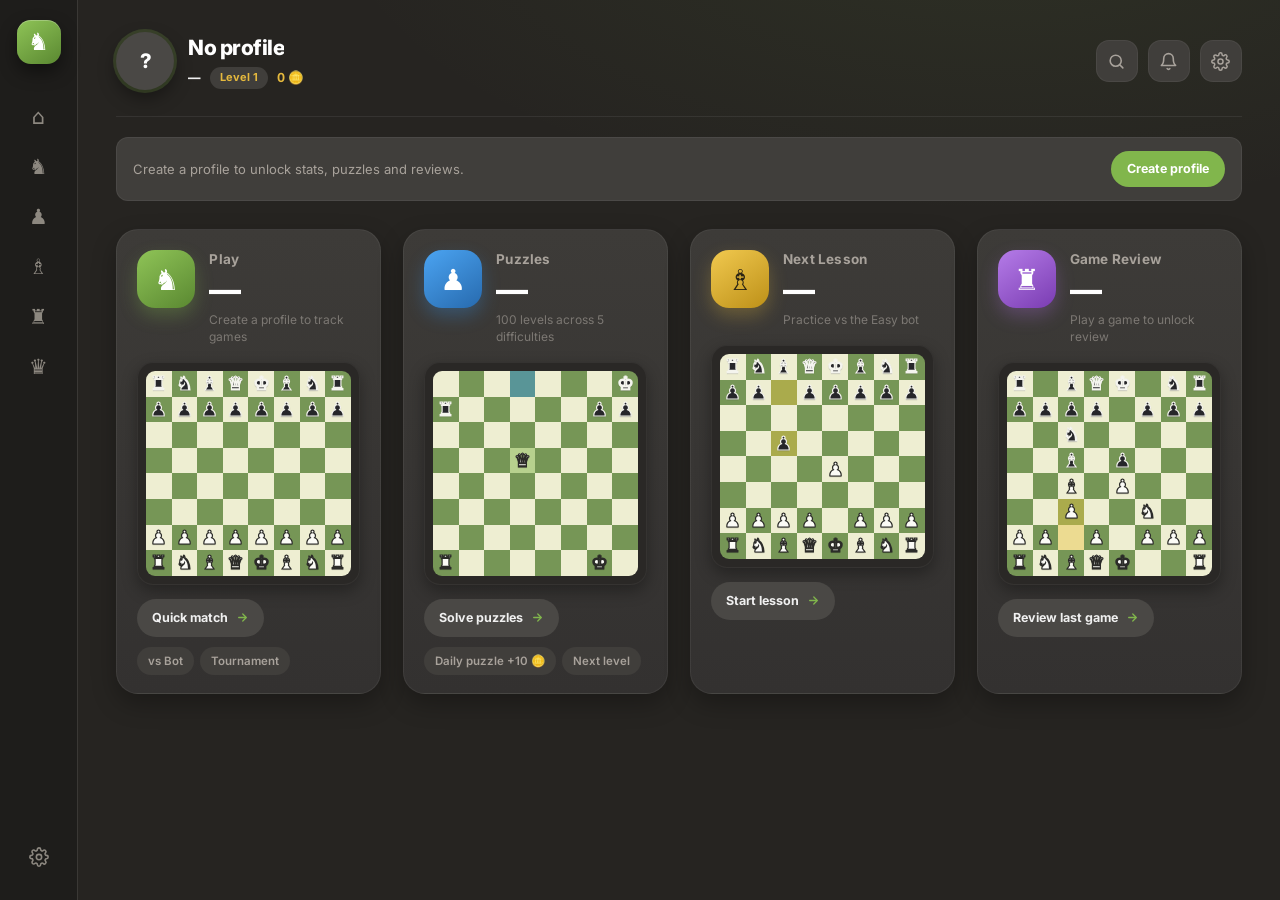
==== commit 14eb8162: "dashboard added" ====
--- a/index.html
+++ b/index.html
@@ -7,6 +7,10 @@
 <meta http-equiv="Expires" content="0">
 <!-- VERSION: 2.0.1 | Built: 2026-04-17 -->
 <script src="js/head.js"></script>
+<script>
+// Dashboard is the front door. Deep links (#play, #puzzles, #review...) stay in the app.
+if(!location.hash)location.replace('dashboard.html');
+</script>
 <meta name="viewport" content="width=device-width, initial-scale=1.0, viewport-fit=cover">
 <meta name="theme-color" content="#1a1a1a">
 <meta name="mobile-web-app-capable" content="yes">
@@ -103,6 +107,9 @@
     <div id="dailyStatus" class="daily-status"></div>
   </div>
 
+  <!-- Dashboard Link -->
+  <a class="sec-btn" href="dashboard.html">📊 Dashboard</a>
+
   <!-- Profile Bar -->
   <div class="profile-bar" id="profileBar">
     <div class="profile-av" id="profileAvHome"></div>
@@ -484,8 +491,8 @@
 <!-- ══ SCROLL BUTTONS ══ -->
 <button id="scrollDown">▼</button>
 <button id="scrollUp">▲</button>
+<script src="js/library.js"></script>
 <script src="js/hint.js"></script>
-<script src="js/library.js"></script>
 <script src="js/tournament.js"></script>
 <script src="js/engine.js"></script>
 <script src="js/board.js"></script>
@@ -497,5 +504,6 @@
 <script src="js/puzzles.js"></script>
 <script src="js/wiring.js"></script>
 <script src="js/extras.js"></script>
+<script src="js/router.js"></script>
 </body>
 </html>
--- a/css/base.css
+++ b/css/base.css
@@ -99,7 +99,7 @@
   width:100%;min-height:var(--tap);display:flex;align-items:center;justify-content:space-between;gap:10px;
   background:var(--sur);color:var(--tx);border-radius:var(--r);
   padding:13px 14px;font-size:14px;font-weight:600;margin-bottom:8px;text-align:left;
-  transition:background .15s;
+  transition:background .15s;text-decoration:none;
 }
 .sec-btn.gold{color:var(--go);}
 .sec-btn.purple{color:var(--pu);}
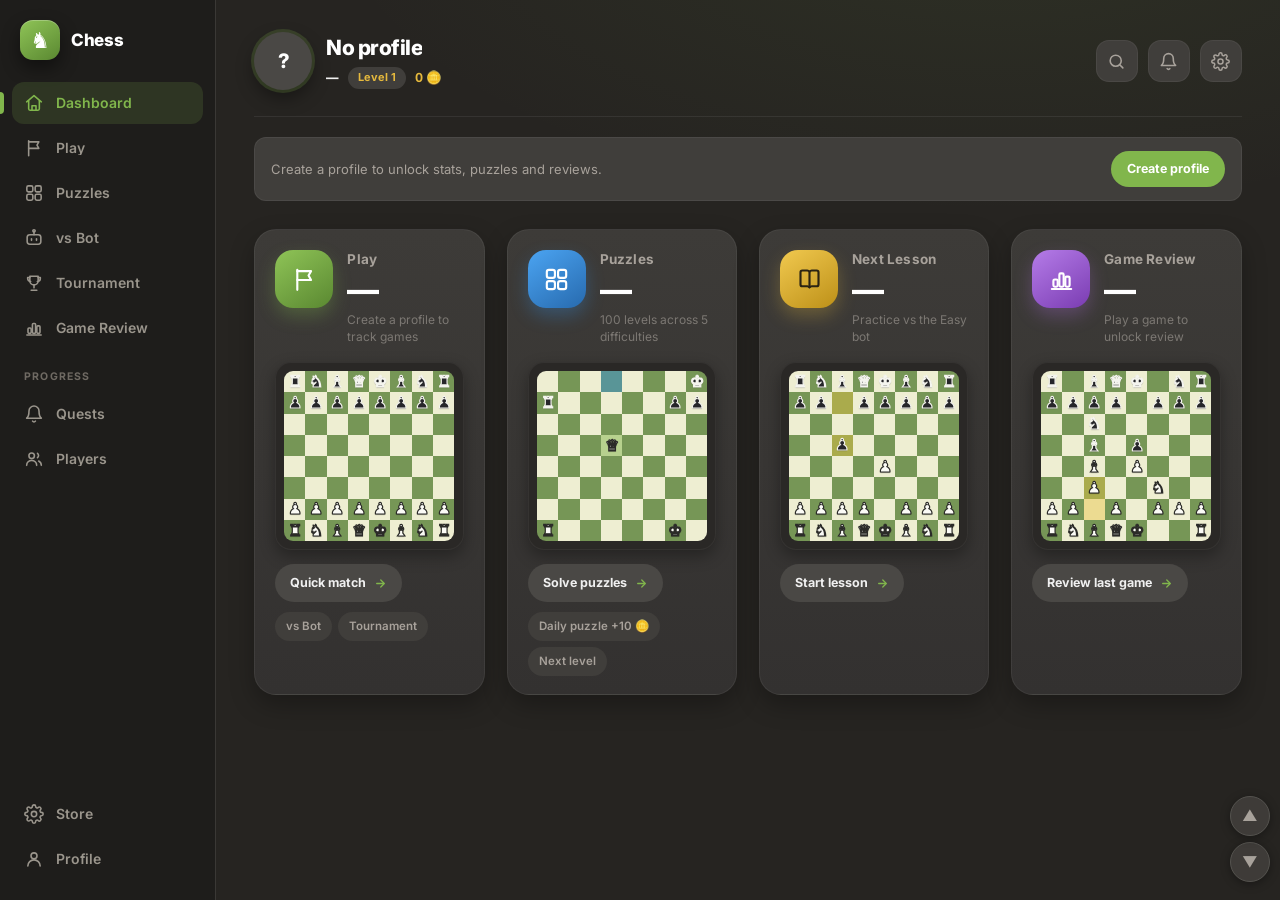
==== commit ad7aa27f: "a lot dash probleam fixed" ====
--- a/index.html
+++ b/index.html
@@ -7,10 +7,6 @@
 <meta http-equiv="Expires" content="0">
 <!-- VERSION: 2.0.1 | Built: 2026-04-17 -->
 <script src="js/head.js"></script>
-<script>
-// Dashboard is the front door. Deep links (#play, #puzzles, #review...) stay in the app.
-if(!location.hash)location.replace('dashboard.html');
-</script>
 <meta name="viewport" content="width=device-width, initial-scale=1.0, viewport-fit=cover">
 <meta name="theme-color" content="#1a1a1a">
 <meta name="mobile-web-app-capable" content="yes">
@@ -18,6 +14,7 @@
 <meta name="apple-mobile-web-app-title" content="Chess">
 <title>Chess</title>
 <link rel="stylesheet" href="css/base.css">
+<link rel="stylesheet" href="css/dashboard.css">
 <link rel="stylesheet" href="css/home.css">
 <link rel="stylesheet" href="css/library.css">
 <link rel="stylesheet" href="css/tournament.css">
@@ -26,6 +23,212 @@
 <link rel="stylesheet" href="css/ui.css">
 </head>
 <body>
+
+<!-- ══════════ DASHBOARD ══════════ -->
+<div class="screen on" id="sDash">
+<div class="dash">
+
+  <aside class="side">
+    <a class="side-brand" href="#home">
+      <span class="side-logo" aria-hidden="true">♞</span>
+      <span class="side-word">Chess</span>
+    </a>
+
+    <nav class="side-nav" aria-label="Primary">
+      <a class="nav-i on" href="#home" data-nav="home" title="Dashboard" aria-label="Dashboard" aria-current="page">
+        <span class="nav-g"><svg viewBox="0 0 24 24" fill="none" stroke="currentColor" stroke-width="1.9" stroke-linecap="round" stroke-linejoin="round" aria-hidden="true"><path d="M3.2 10.6 12 3.2l8.8 7.4"></path><path d="M5.6 9.4V19a1.6 1.6 0 0 0 1.6 1.6h9.6A1.6 1.6 0 0 0 18.4 19V9.4"></path><path d="M9.6 20.6v-5.4h4.8v5.4"></path></svg></span>
+        <span class="nav-t">Dashboard</span>
+      </a>
+      <a class="nav-i" href="#play" data-nav="play" title="Play" aria-label="Play">
+        <span class="nav-g"><svg viewBox="0 0 24 24" fill="none" stroke="currentColor" stroke-width="1.9" stroke-linecap="round" stroke-linejoin="round" aria-hidden="true"><path d="M5.6 21.2V3.4"></path><path d="M5.6 4.6h12.2l-2.2 3.9 2.2 3.9H5.6"></path></svg></span>
+        <span class="nav-t">Play</span>
+      </a>
+      <a class="nav-i" href="#puzzles" data-nav="puzzles" title="Puzzles" aria-label="Puzzles">
+        <span class="nav-g"><svg viewBox="0 0 24 24" fill="none" stroke="currentColor" stroke-width="1.9" stroke-linejoin="round" aria-hidden="true"><rect x="3.4" y="3.4" width="7.2" height="7.2" rx="1.9"></rect><rect x="13.4" y="3.4" width="7.2" height="7.2" rx="1.9"></rect><rect x="3.4" y="13.4" width="7.2" height="7.2" rx="1.9"></rect><rect x="13.4" y="13.4" width="7.2" height="7.2" rx="1.9"></rect></svg></span>
+        <span class="nav-t">Puzzles</span>
+      </a>
+      <a class="nav-i" href="#bot" data-nav="bot" title="Play vs Bot" aria-label="Play vs Bot">
+        <span class="nav-g"><svg viewBox="0 0 24 24" fill="none" stroke="currentColor" stroke-width="1.9" stroke-linecap="round" stroke-linejoin="round" aria-hidden="true"><rect x="3.8" y="8" width="16.4" height="11.4" rx="3.2"></rect><path d="M12 4.6V8"></path><circle cx="12" cy="3.4" r="1.4"></circle><path d="M9 13v1.8M15 13v1.8"></path></svg></span>
+        <span class="nav-t">vs Bot</span>
+      </a>
+      <a class="nav-i" href="#tournament" data-nav="tournament" title="Tournament" aria-label="Tournament">
+        <span class="nav-g"><svg viewBox="0 0 24 24" fill="none" stroke="currentColor" stroke-width="1.9" stroke-linecap="round" stroke-linejoin="round" aria-hidden="true"><path d="M7 3.8h10v5.4a5 5 0 0 1-10 0z"></path><path d="M7 5.4H4.4v1.2A3.6 3.6 0 0 0 8 10.2"></path><path d="M17 5.4h2.6v1.2a3.6 3.6 0 0 1-3.6 3.6"></path><path d="M12 14.2v3.6M8.6 20.6h6.8"></path></svg></span>
+        <span class="nav-t">Tournament</span>
+      </a>
+      <a class="nav-i" href="#review" data-nav="review" title="Game Review" aria-label="Game Review">
+        <span class="nav-g"><svg viewBox="0 0 24 24" fill="none" stroke="currentColor" stroke-width="1.9" stroke-linejoin="round" aria-hidden="true"><path d="M3.4 20.4h17.2" stroke-linecap="round"></path><rect x="4.8" y="12" width="3.8" height="6.4" rx="1.2"></rect><rect x="10.1" y="6.6" width="3.8" height="11.8" rx="1.2"></rect><rect x="15.4" y="9.4" width="3.8" height="9" rx="1.2"></rect></svg></span>
+        <span class="nav-t">Game Review</span>
+      </a>
+    </nav>
+
+    <div class="side-cap">Progress</div>
+    <nav class="side-nav side-nav-2" aria-label="Progress">
+      <a class="nav-i" href="#quests" data-nav="quests" title="Quests" aria-label="Quests">
+        <span class="nav-g"><svg viewBox="0 0 24 24" fill="none" stroke="currentColor" stroke-width="1.9" stroke-linecap="round" stroke-linejoin="round" aria-hidden="true"><path d="M18 8.4a6 6 0 1 0-12 0c0 6.6-2.8 8.6-2.8 8.6h17.6S18 15 18 8.4"></path><path d="M13.7 20.6a2 2 0 0 1-3.4 0"></path></svg></span>
+        <span class="nav-t">Quests</span>
+        <span class="dot" id="questDot" aria-hidden="true"></span>
+      </a>
+      <a class="nav-i" href="#library" data-nav="library" title="Players" aria-label="Players">
+        <span class="nav-g"><svg viewBox="0 0 24 24" fill="none" stroke="currentColor" stroke-width="1.9" stroke-linecap="round" stroke-linejoin="round" aria-hidden="true"><circle cx="9.2" cy="8" r="3.3"></circle><path d="M3.2 19.6a6 6 0 0 1 12 0"></path><path d="M16.2 5.2a3.3 3.3 0 0 1 0 5.2"></path><path d="M17.6 14.4a6 6 0 0 1 3.2 5.2"></path></svg></span>
+        <span class="nav-t">Players</span>
+      </a>
+    </nav>
+
+    <div class="side-foot">
+      <a class="nav-i" href="#store" data-nav="store" title="Store" aria-label="Store">
+        <span class="nav-g"><svg viewBox="0 0 24 24" fill="none" stroke="currentColor" stroke-width="1.9" stroke-linecap="round" stroke-linejoin="round" aria-hidden="true"><circle cx="12" cy="12" r="3.2"></circle><path d="M19.4 15a1.7 1.7 0 0 0 .34 1.87l.06.06a2 2 0 1 1-2.83 2.83l-.06-.06A1.7 1.7 0 0 0 15 19.4a1.7 1.7 0 0 0-1 1.56V21a2 2 0 1 1-4 0v-.09A1.7 1.7 0 0 0 9 19.4a1.7 1.7 0 0 0-1.87.33l-.06.06a2 2 0 1 1-2.83-2.83l.06-.06A1.7 1.7 0 0 0 4.6 15a1.7 1.7 0 0 0-1.56-1H3a2 2 0 1 1 0-4h.09A1.7 1.7 0 0 0 4.6 9a1.7 1.7 0 0 0-.33-1.87l-.06-.06a2 2 0 1 1 2.83-2.83l.06.06A1.7 1.7 0 0 0 9 4.6h.09A1.7 1.7 0 0 0 10 3.09V3a2 2 0 1 1 4 0v.09A1.7 1.7 0 0 0 15 4.6a1.7 1.7 0 0 0 1.87-.33l.06-.06a2 2 0 1 1 2.83 2.83l-.06.06A1.7 1.7 0 0 0 19.4 9v.09A1.7 1.7 0 0 0 20.91 10H21a2 2 0 1 1 0 4h-.09a1.7 1.7 0 0 0-1.51 1z"></path></svg></span>
+        <span class="nav-t">Store</span>
+      </a>
+      <a class="nav-i hide-sm" href="#profile" data-nav="profile" title="Switch profile" aria-label="Switch profile">
+        <span class="nav-g"><svg viewBox="0 0 24 24" fill="none" stroke="currentColor" stroke-width="1.9" stroke-linecap="round" stroke-linejoin="round" aria-hidden="true"><circle cx="12" cy="8.2" r="3.6"></circle><path d="M4.6 20.4a7.4 7.4 0 0 1 14.8 0"></path></svg></span>
+        <span class="nav-t">Profile</span>
+      </a>
+    </div>
+  </aside>
+
+  <main class="main">
+    <div class="wrap">
+
+      <header class="top">
+        <a class="prof" href="#profile" title="Switch profile">
+          <div class="prof-av" id="profAv" aria-hidden="true">?</div>
+          <div class="prof-meta">
+            <div class="prof-name">
+              <span class="prof-handle" id="profName">No profile</span>
+              <svg class="vbadge" id="profBadge" viewBox="0 0 24 24" role="img" aria-label="Profile active">
+                <circle cx="12" cy="12" r="11" fill="#3f8ae0"></circle>
+                <path d="M7 12.4l3.2 3.2L17 8.9" fill="none" stroke="#ffffff" stroke-width="2.6" stroke-linecap="round" stroke-linejoin="round"></path>
+              </svg>
+            </div>
+            <div class="prof-sub">
+              <span class="rating" id="profRating">—</span>
+              <span class="chip" id="profLevel">Level 1</span>
+              <span class="coins" id="profCoins">0 🪙</span>
+            </div>
+          </div>
+        </a>
+
+        <div class="util">
+          <a class="util-i" href="#library" title="Search players" aria-label="Search players">
+            <svg viewBox="0 0 24 24" fill="none" stroke="currentColor" stroke-width="2" stroke-linecap="round" aria-hidden="true">
+              <circle cx="11" cy="11" r="7"></circle>
+              <path d="M20 20l-3.6-3.6"></path>
+            </svg>
+          </a>
+          <a class="util-i" href="#quests" title="Quests" aria-label="Quests">
+            <svg viewBox="0 0 24 24" fill="none" stroke="currentColor" stroke-width="2" stroke-linecap="round" stroke-linejoin="round" aria-hidden="true">
+              <path d="M18 8a6 6 0 1 0-12 0c0 7-3 9-3 9h18s-3-2-3-9"></path>
+              <path d="M13.7 21a2 2 0 0 1-3.4 0"></path>
+            </svg>
+          </a>
+          <a class="util-i" href="#store" title="Store" aria-label="Store">
+            <svg viewBox="0 0 24 24" fill="none" stroke="currentColor" stroke-width="1.9" stroke-linecap="round" stroke-linejoin="round" aria-hidden="true">
+              <circle cx="12" cy="12" r="3.2"></circle>
+              <path d="M19.4 15a1.7 1.7 0 0 0 .34 1.87l.06.06a2 2 0 1 1-2.83 2.83l-.06-.06A1.7 1.7 0 0 0 15 19.4a1.7 1.7 0 0 0-1 1.56V21a2 2 0 1 1-4 0v-.09A1.7 1.7 0 0 0 9 19.4a1.7 1.7 0 0 0-1.87.33l-.06.06a2 2 0 1 1-2.83-2.83l.06-.06A1.7 1.7 0 0 0 4.6 15a1.7 1.7 0 0 0-1.56-1H3a2 2 0 1 1 0-4h.09A1.7 1.7 0 0 0 4.6 9a1.7 1.7 0 0 0-.33-1.87l-.06-.06a2 2 0 1 1 2.83-2.83l.06.06A1.7 1.7 0 0 0 9 4.6h.09A1.7 1.7 0 0 0 10 3.09V3a2 2 0 1 1 4 0v.09A1.7 1.7 0 0 0 15 4.6a1.7 1.7 0 0 0 1.87-.33l.06-.06a2 2 0 1 1 2.83 2.83l-.06.06A1.7 1.7 0 0 0 19.4 9v.09A1.7 1.7 0 0 0 20.91 10H21a2 2 0 1 1 0 4h-.09a1.7 1.7 0 0 0-1.51 1z"></path>
+            </svg>
+          </a>
+        </div>
+      </header>
+
+      <div class="dash-note" id="dashNote" hidden>
+        <span id="dashNoteText">No profile yet — create one to unlock stats.</span>
+        <a class="dash-note-btn" href="#login">Create profile</a>
+      </div>
+
+      <section class="cards">
+
+        <article class="card">
+          <div class="c-head">
+            <div class="c-ico ico-green" aria-hidden="true"><svg viewBox="0 0 24 24" fill="none" stroke="currentColor" stroke-width="1.9" stroke-linecap="round" stroke-linejoin="round"><path d="M5.6 21.2V3.4"></path><path d="M5.6 4.6h12.2l-2.2 3.9 2.2 3.9H5.6"></path></svg></div>
+            <div class="c-copy">
+              <div class="c-title">Play</div>
+              <div class="c-stat" id="statPlay">0</div>
+              <div class="c-text" id="textPlay">2-player, vs bot or tournament</div>
+            </div>
+          </div>
+          <div class="c-vis">
+            <div class="frame"><div class="board" data-board="play"></div></div>
+            <a class="c-cta" href="#play">
+              Quick match
+              <svg viewBox="0 0 24 24" fill="none" stroke="currentColor" stroke-width="2.4" stroke-linecap="round" stroke-linejoin="round" aria-hidden="true"><path d="M5 12h13"></path><path d="M12.5 5.5 19 12l-6.5 6.5"></path></svg>
+            </a>
+            <div class="c-links">
+              <a href="#bot">vs Bot</a>
+              <a href="#tournament">Tournament</a>
+            </div>
+          </div>
+        </article>
+
+        <article class="card">
+          <div class="c-head">
+            <div class="c-ico ico-blue" aria-hidden="true"><svg viewBox="0 0 24 24" fill="none" stroke="currentColor" stroke-width="1.9" stroke-linejoin="round"><rect x="3.4" y="3.4" width="7.2" height="7.2" rx="1.9"></rect><rect x="13.4" y="3.4" width="7.2" height="7.2" rx="1.9"></rect><rect x="3.4" y="13.4" width="7.2" height="7.2" rx="1.9"></rect><rect x="13.4" y="13.4" width="7.2" height="7.2" rx="1.9"></rect></svg></div>
+            <div class="c-copy">
+              <div class="c-title">Puzzles</div>
+              <div class="c-stat" id="statPuzzles">0</div>
+              <div class="c-text" id="textPuzzles">Solved · 100 levels</div>
+            </div>
+          </div>
+          <div class="c-vis">
+            <div class="frame"><div class="board" data-board="puzzles"></div></div>
+            <a class="c-cta" href="#puzzles">
+              Solve puzzles
+              <svg viewBox="0 0 24 24" fill="none" stroke="currentColor" stroke-width="2.4" stroke-linecap="round" stroke-linejoin="round" aria-hidden="true"><path d="M5 12h13"></path><path d="M12.5 5.5 19 12l-6.5 6.5"></path></svg>
+            </a>
+            <div class="c-links">
+              <a href="#daily" id="dailyLink">Daily puzzle +10 🪙</a>
+              <a href="#lesson">Next level</a>
+            </div>
+          </div>
+        </article>
+
+        <article class="card">
+          <div class="c-head">
+            <div class="c-ico ico-gold" aria-hidden="true"><svg viewBox="0 0 24 24" fill="none" stroke="currentColor" stroke-width="1.9" stroke-linecap="round" stroke-linejoin="round"><path d="M4 5.6A1.6 1.6 0 0 1 5.6 4H10a2.6 2.6 0 0 1 2 1 2.6 2.6 0 0 1 2-1h4.4A1.6 1.6 0 0 1 20 5.6v10.8a1.6 1.6 0 0 1-1.6 1.6H14a2.6 2.6 0 0 0-2 1 2.6 2.6 0 0 0-2-1H5.6A1.6 1.6 0 0 1 4 16.4z"></path><path d="M12 5.8v13"></path></svg></div>
+            <div class="c-copy">
+              <div class="c-title">Next Lesson</div>
+              <div class="c-stat" id="statLesson">—</div>
+              <div class="c-text" id="textLesson">Practice vs the Easy bot</div>
+            </div>
+          </div>
+          <div class="c-vis">
+            <div class="frame"><div class="board" data-board="lesson"></div></div>
+            <div class="meter" id="lessonMeter" hidden><span class="m-fill fill-gold" id="lessonFill" style="width:0%"></span></div>
+            <a class="c-cta" href="#lesson">
+              Start lesson
+              <svg viewBox="0 0 24 24" fill="none" stroke="currentColor" stroke-width="2.4" stroke-linecap="round" stroke-linejoin="round" aria-hidden="true"><path d="M5 12h13"></path><path d="M12.5 5.5 19 12l-6.5 6.5"></path></svg>
+            </a>
+          </div>
+        </article>
+
+        <article class="card">
+          <div class="c-head">
+            <div class="c-ico ico-purple" aria-hidden="true"><svg viewBox="0 0 24 24" fill="none" stroke="currentColor" stroke-width="1.9" stroke-linejoin="round"><path d="M3.4 20.4h17.2" stroke-linecap="round"></path><rect x="4.8" y="12" width="3.8" height="6.4" rx="1.2"></rect><rect x="10.1" y="6.6" width="3.8" height="11.8" rx="1.2"></rect><rect x="15.4" y="9.4" width="3.8" height="9" rx="1.2"></rect></svg></div>
+            <div class="c-copy">
+              <div class="c-title">Game Review</div>
+              <div class="c-stat" id="statReview">—</div>
+              <div class="c-text" id="textReview">Play a game to unlock review</div>
+            </div>
+          </div>
+          <div class="c-vis">
+            <div class="frame"><div class="board" data-board="review"></div></div>
+            <div class="meter" id="reviewMeter" hidden><span class="m-fill fill-purple" id="reviewFill" style="width:0%"></span></div>
+            <a class="c-cta" href="#review">
+              Review last game
+              <svg viewBox="0 0 24 24" fill="none" stroke="currentColor" stroke-width="2.4" stroke-linecap="round" stroke-linejoin="round" aria-hidden="true"><path d="M5 12h13"></path><path d="M12.5 5.5 19 12l-6.5 6.5"></path></svg>
+            </a>
+            <div class="c-links" id="reviewLinks" hidden>
+              <a href="#replay">Replay moves</a>
+            </div>
+          </div>
+        </article>
+
+      </section>
+
+    </div>
+  </main>
+
+</div>
+</div>
 
 <!-- ══════════ LOGIN ══════════ -->
 <div class="screen" id="sLogin">
@@ -92,7 +295,7 @@
 </div>
 
 <!-- ══════════ HOME ══════════ -->
-<div class="screen on" id="sHome">
+<div class="screen" id="sHome">
   <h1><span class="knight">♟</span> Chess</h1>
   <div class="sub">2 Player · Pass &amp; Play</div>
   <div class="preview" id="prev"></div>
@@ -108,7 +311,7 @@
   </div>
 
   <!-- Dashboard Link -->
-  <a class="sec-btn" href="dashboard.html">📊 Dashboard</a>
+  <a class="sec-btn" href="#home">📊 Dashboard</a>
 
   <!-- Profile Bar -->
   <div class="profile-bar" id="profileBar">
@@ -504,6 +707,7 @@
 <script src="js/puzzles.js"></script>
 <script src="js/wiring.js"></script>
 <script src="js/extras.js"></script>
+<script src="js/dashboard.js"></script>
 <script src="js/router.js"></script>
 </body>
 </html>
--- a/css/base.css
+++ b/css/base.css
@@ -54,6 +54,11 @@
   overscroll-behavior:none;
 }
 button,input,select{font:inherit;color:inherit;}
+/* Interactive taps stay instant (no 300ms delay / double-tap zoom) while the
+   browser keeps ownership of pan gestures so finger-drag scrolling works. */
+button,input,select,textarea,a,[role=button],.tbtn,.gobtn,.ca-btn,.si-btn,.uc-del,.av-opt,.user-card,.diff-card{
+  touch-action:manipulation;
+}
 button{cursor:pointer;border:none;background:none;}
 input{appearance:none;-webkit-appearance:none;}
 
--- a/css/dashboard.css
+++ b/css/dashboard.css
@@ -0,0 +1,268 @@
+.dash{
+  display:grid;grid-template-columns:216px minmax(0,1fr);
+  min-height:100dvh;background:var(--bg);
+  background-image:radial-gradient(1100px 520px at 78% -12%,rgba(129,182,76,.09),transparent 62%);
+}
+
+.side{
+  position:sticky;top:0;height:100dvh;display:flex;flex-direction:column;align-items:stretch;
+  gap:2px;padding:20px 12px calc(20px + var(--safe-b));
+  background:#1e1d1b;border-right:1px solid #3a3835;z-index:60;
+}
+.side-brand{
+  display:flex;align-items:center;gap:11px;padding:0 8px 20px;
+  text-decoration:none;color:#fff;
+}
+.side-logo{
+  width:40px;height:40px;flex-shrink:0;border-radius:13px;
+  display:flex;align-items:center;justify-content:center;
+  font-size:22px;line-height:1;color:#fff;
+  background:linear-gradient(145deg,#8fc457,#5a8831);
+  box-shadow:0 8px 18px rgba(0,0,0,.45),inset 0 1px 0 rgba(255,255,255,.25);
+}
+.side-word{font-size:17px;font-weight:800;letter-spacing:-.3px;white-space:nowrap;}
+.side-nav{
+  display:flex;flex-direction:column;gap:3px;
+  width:100%;
+}
+.side-foot{margin-top:auto;display:flex;flex-direction:column;gap:3px;}
+.side-cap{
+  margin:18px 0 7px;padding:0 12px;
+  font-size:10.5px;font-weight:700;letter-spacing:1.2px;
+  text-transform:uppercase;color:#6f6a63;
+}
+
+.nav-i{
+  position:relative;width:100%;height:42px;border-radius:12px;
+  display:flex;align-items:center;gap:12px;padding:0 12px;
+  color:#9a958c;font-size:14px;line-height:1;
+  text-decoration:none;
+  transition:background .18s,color .18s,transform .1s;
+  -webkit-user-select:none;user-select:none;
+}
+.nav-i .nav-g{
+  width:20px;height:20px;flex-shrink:0;
+  display:flex;align-items:center;justify-content:center;
+}
+.nav-i svg{width:20px;height:20px;display:block;}
+.nav-t{font-weight:600;white-space:nowrap;overflow:hidden;text-overflow:ellipsis;}
+.nav-i:hover{background:rgba(255,255,255,.055);color:var(--tx);}
+.nav-i:active{transform:scale(.98);}
+.nav-i.on{background:rgba(129,182,76,.16);color:var(--ac);}
+.nav-i.on::before{
+  content:'';position:absolute;left:-12px;top:50%;transform:translateY(-50%);
+  width:4px;height:22px;border-radius:0 4px 4px 0;background:var(--ac);
+}
+.nav-i:focus-visible,.util-i:focus-visible,.c-cta:focus-visible{
+  outline:2px solid var(--ac);outline-offset:2px;
+}
+
+.main{min-width:0;padding:32px clamp(18px,3vw,40px) 56px;}
+.wrap{max-width:1380px;margin:0 auto;}
+
+.top{
+  display:flex;align-items:center;justify-content:space-between;gap:20px;
+  padding-bottom:26px;border-bottom:1px solid rgba(255,255,255,.07);
+}
+.prof{display:flex;align-items:center;gap:14px;min-width:0;text-decoration:none;color:inherit;}
+.prof-av{
+  width:58px;height:58px;flex-shrink:0;border-radius:50%;
+  display:flex;align-items:center;justify-content:center;
+  font-size:20px;font-weight:800;letter-spacing:-.4px;color:#fff;
+  background:linear-gradient(145deg,#8fc457,#4f7a2c);
+  box-shadow:0 0 0 3px rgba(129,182,76,.2),0 8px 18px rgba(0,0,0,.4);
+}
+.prof-meta{min-width:0;}
+.prof-name{display:flex;align-items:center;gap:8px;}
+.prof-handle{
+  font-size:21px;font-weight:800;letter-spacing:-.5px;color:#fff;
+  overflow:hidden;text-overflow:ellipsis;white-space:nowrap;
+}
+.vbadge{width:19px;height:19px;flex-shrink:0;}
+.prof-sub{display:flex;align-items:center;gap:9px;margin-top:4px;font-size:12.5px;color:var(--mu);}
+.flag{font-size:14px;line-height:1;}
+.rating{font-weight:800;color:var(--tx);font-variant-numeric:tabular-nums;}
+.coins{font-weight:700;color:var(--go);font-variant-numeric:tabular-nums;}
+.chip{
+  background:var(--sur);border-radius:var(--r-pill);padding:3px 10px;
+  font-size:11px;font-weight:700;color:var(--go);white-space:nowrap;
+}
+
+.dash-note{
+  display:flex;align-items:center;justify-content:space-between;gap:12px;flex-wrap:wrap;
+  margin-top:20px;padding:13px 16px;border-radius:var(--r-lg);
+  background:var(--sur);border:1px solid rgba(255,255,255,.06);
+  font-size:13px;color:var(--mu);
+}
+.dash-note[hidden]{display:none;}
+.dash-note-btn{
+  background:var(--ac);color:#fff;text-decoration:none;
+  border-radius:var(--r-pill);padding:9px 16px;font-size:12.5px;font-weight:700;
+  transition:filter .15s,transform .1s;
+}
+.dash-note-btn:hover{filter:brightness(1.08);}
+.dash-note-btn:active{transform:scale(.97);}
+
+.util{display:flex;align-items:center;gap:10px;flex-shrink:0;}
+.util-i{
+  position:relative;width:42px;height:42px;border-radius:13px;
+  background:var(--sur);border:1px solid rgba(255,255,255,.05);
+  display:flex;align-items:center;justify-content:center;color:var(--mu);
+  text-decoration:none;
+  transition:background .18s,color .18s,transform .1s;
+}
+.util-i svg{width:19px;height:19px;}
+.util-i:hover{background:var(--sur2);color:var(--tx);}
+.util-i:active{transform:scale(.94);}
+.dot{
+  position:absolute;top:50%;transform:translateY(-50%);right:12px;
+  width:8px;height:8px;border-radius:50%;
+  background:#d9534f;box-shadow:0 0 0 2px #1e1d1b;
+}
+
+.cards{
+  display:grid;grid-template-columns:repeat(4,minmax(0,1fr));
+  gap:22px;margin-top:28px;
+}
+.card{
+  display:flex;flex-direction:column;min-width:0;
+  background:linear-gradient(180deg,#3d3b38 0%,#333130 100%);
+  border:1px solid rgba(255,255,255,.06);border-radius:22px;
+  padding:20px 20px 18px;
+  box-shadow:0 10px 24px rgba(0,0,0,.28);
+  transition:transform .2s,box-shadow .2s,border-color .2s;
+}
+.card:hover{
+  transform:translateY(-5px);
+  border-color:rgba(255,255,255,.11);
+  box-shadow:0 20px 38px rgba(0,0,0,.42);
+}
+
+.c-head{display:flex;align-items:flex-start;gap:14px;}
+.c-ico{
+  width:58px;height:58px;flex-shrink:0;border-radius:18px;
+  display:flex;align-items:center;justify-content:center;
+  font-size:29px;line-height:1;color:#fff;transition:transform .2s;
+}
+.c-ico svg{width:27px;height:27px;display:block;}
+.ico-green{background:linear-gradient(145deg,#8fc457,#5a8831);box-shadow:0 8px 18px rgba(129,182,76,.3);}
+.ico-blue{background:linear-gradient(145deg,#4ba4f2,#276aae);box-shadow:0 8px 18px rgba(54,146,231,.3);}
+.ico-gold{background:linear-gradient(145deg,#f1c94f,#bd9018);box-shadow:0 8px 18px rgba(229,185,61,.28);color:#2b2413;}
+.ico-purple{background:linear-gradient(145deg,#b57ce8,#7a3cb2);box-shadow:0 8px 18px rgba(168,109,216,.3);}
+
+.c-copy{min-width:0;}
+.c-title{font-size:13.5px;font-weight:700;letter-spacing:.2px;color:var(--mu);}
+.c-stat{
+  margin-top:3px;font-size:clamp(30px,2.5vw,38px);font-weight:800;
+  letter-spacing:-1.5px;line-height:1.05;color:#fff;font-variant-numeric:tabular-nums;
+}
+.c-text{margin-top:6px;font-size:12px;line-height:1.4;color:var(--mu2);}
+
+.c-vis{margin-top:16px;display:flex;flex-direction:column;align-items:flex-start;}
+.frame{
+  width:100%;padding:9px;border-radius:16px;background:#2a2826;
+  box-shadow:inset 0 0 0 1px rgba(255,255,255,.05),0 6px 16px rgba(0,0,0,.32);
+}
+.board{
+  display:grid;grid-template-columns:repeat(8,1fr);grid-template-rows:repeat(8,1fr);
+  aspect-ratio:1;border-radius:9px;overflow:hidden;container-type:inline-size;
+}
+.sq{display:flex;align-items:center;justify-content:center;position:relative;}
+.sq.L{background:var(--ls);}
+.sq.D{background:var(--ds);}
+.pc{
+  display:block;font-size:26px;line-height:1;font-family:'Segoe UI Symbol','Noto Sans Symbols 2',serif;
+}
+.pc.w{color:#fbfbf6;-webkit-text-stroke:1.2px #2b2b28;text-shadow:0 1px 1px rgba(0,0,0,.35);}
+.pc.b{color:#26262a;-webkit-text-stroke:1.2px #f4f4ee;text-shadow:0 1px 1px rgba(0,0,0,.4);}
+.pc{font-size:9.4cqw;}
+.sq.last{box-shadow:inset 0 0 0 100px rgba(233,196,64,.45);}
+.sq.mark{box-shadow:inset 0 0 0 100px rgba(54,146,231,.45);}
+.sq.from{box-shadow:inset 0 0 0 100px rgba(129,182,76,.5);}
+
+.meter{width:100%;height:6px;margin-top:12px;border-radius:var(--r-pill);background:#2a2826;overflow:hidden;}
+.m-fill{display:block;height:100%;border-radius:var(--r-pill);}
+.fill-gold{background:linear-gradient(90deg,#e5b93d,#f1c94f);}
+.fill-purple{background:linear-gradient(90deg,#8b52c9,#c48bf5);}
+
+.c-cta{
+  margin-top:14px;display:inline-flex;align-items:center;gap:8px;
+  background:var(--sur2);border-radius:var(--r-pill);padding:10px 15px;
+  font-size:12.5px;font-weight:700;color:var(--tx);text-decoration:none;
+  transition:background .18s,transform .1s;
+}
+.c-cta svg{width:13px;height:13px;color:var(--ac);}
+.c-cta:hover{background:var(--sur3);}
+.c-cta:active{transform:scale(.97);}
+
+.c-links{display:flex;flex-wrap:wrap;gap:6px;margin-top:10px;}
+.c-links[hidden]{display:none;}
+.c-links a{
+  font-size:11.5px;font-weight:600;color:var(--mu);text-decoration:none;
+  background:var(--sur);border-radius:var(--r-pill);padding:6px 11px;
+  transition:background .18s,color .18s;
+}
+.c-links a:hover{background:var(--sur2);color:var(--tx);}
+
+@media (hover:hover){
+  .card:hover .c-ico{transform:scale(1.05);}
+}
+@media (hover:none){
+  .card:hover{transform:none;box-shadow:0 10px 24px rgba(0,0,0,.28);}
+}
+
+@media (min-width:1500px){
+  .main{padding-left:56px;padding-right:56px;}
+}
+
+@media (max-width:1240px){
+  .cards{grid-template-columns:repeat(2,minmax(0,1fr));}
+}
+@media (max-width:900px){
+  .dash{grid-template-columns:76px minmax(0,1fr);}
+  .side-word,.nav-t,.side-cap{display:none;}
+  .side{padding-left:8px;padding-right:8px;}
+  .side-brand{padding-left:10px;padding-right:10px;padding-bottom:14px;}
+  .nav-i{justify-content:center;padding:0;height:46px;}
+  .nav-i.on::before{left:-8px;}
+}
+@media (max-width:760px){
+  .dash{grid-template-columns:minmax(0,1fr);}
+  .side{
+    position:fixed;top:auto;left:0;right:0;bottom:0;height:auto;
+    flex-direction:row;align-items:stretch;justify-content:space-between;gap:2px;
+    padding:6px 6px calc(6px + var(--safe-b));
+    border-right:none;border-top:1px solid #3a3835;
+  }
+  .side-brand,.side-cap,.hide-sm,.side-nav-2{display:none;}
+  .side-nav{flex-direction:row;gap:2px;width:auto;flex:1;}
+  .side-foot{margin-top:0;flex-direction:row;gap:2px;width:auto;}
+  .nav-i{
+    flex:1 1 0;min-width:0;height:52px;padding:4px 2px;
+    flex-direction:column;justify-content:center;gap:4px;font-size:11px;
+  }
+  .nav-i .nav-g{width:22px;height:22px;}
+  .nav-i svg{width:19px;height:19px;}
+  .nav-t{font-size:9.5px;font-weight:600;letter-spacing:-.1px;text-align:center;}
+  .nav-i.on::before{display:none;}
+  .nav-i.on{background:rgba(129,182,76,.16);}
+  .dot{top:5px;right:calc(50% - 15px);transform:none;}
+  .main{padding:22px 16px calc(96px + var(--safe-b));}
+  .top{gap:14px;padding-bottom:20px;}
+  .prof-av{width:50px;height:50px;font-size:18px;}
+  .prof-handle{font-size:18px;}
+  .cards{grid-template-columns:minmax(0,1fr);gap:16px;margin-top:20px;}
+  .c-stat{font-size:34px;}
+  .frame{width:min(100%,250px);}
+}
+@media (max-width:420px){
+  .util-i{width:38px;height:38px;}
+  .chip{display:none;}
+  .side{padding-left:4px;padding-right:4px;gap:0;}
+  .nav-i{height:48px;border-radius:11px;}
+  .nav-t{font-size:9px;}
+  .util{gap:7px;}
+}
+@media (prefers-reduced-motion:reduce){
+  .card:hover{transform:none;}
+}
